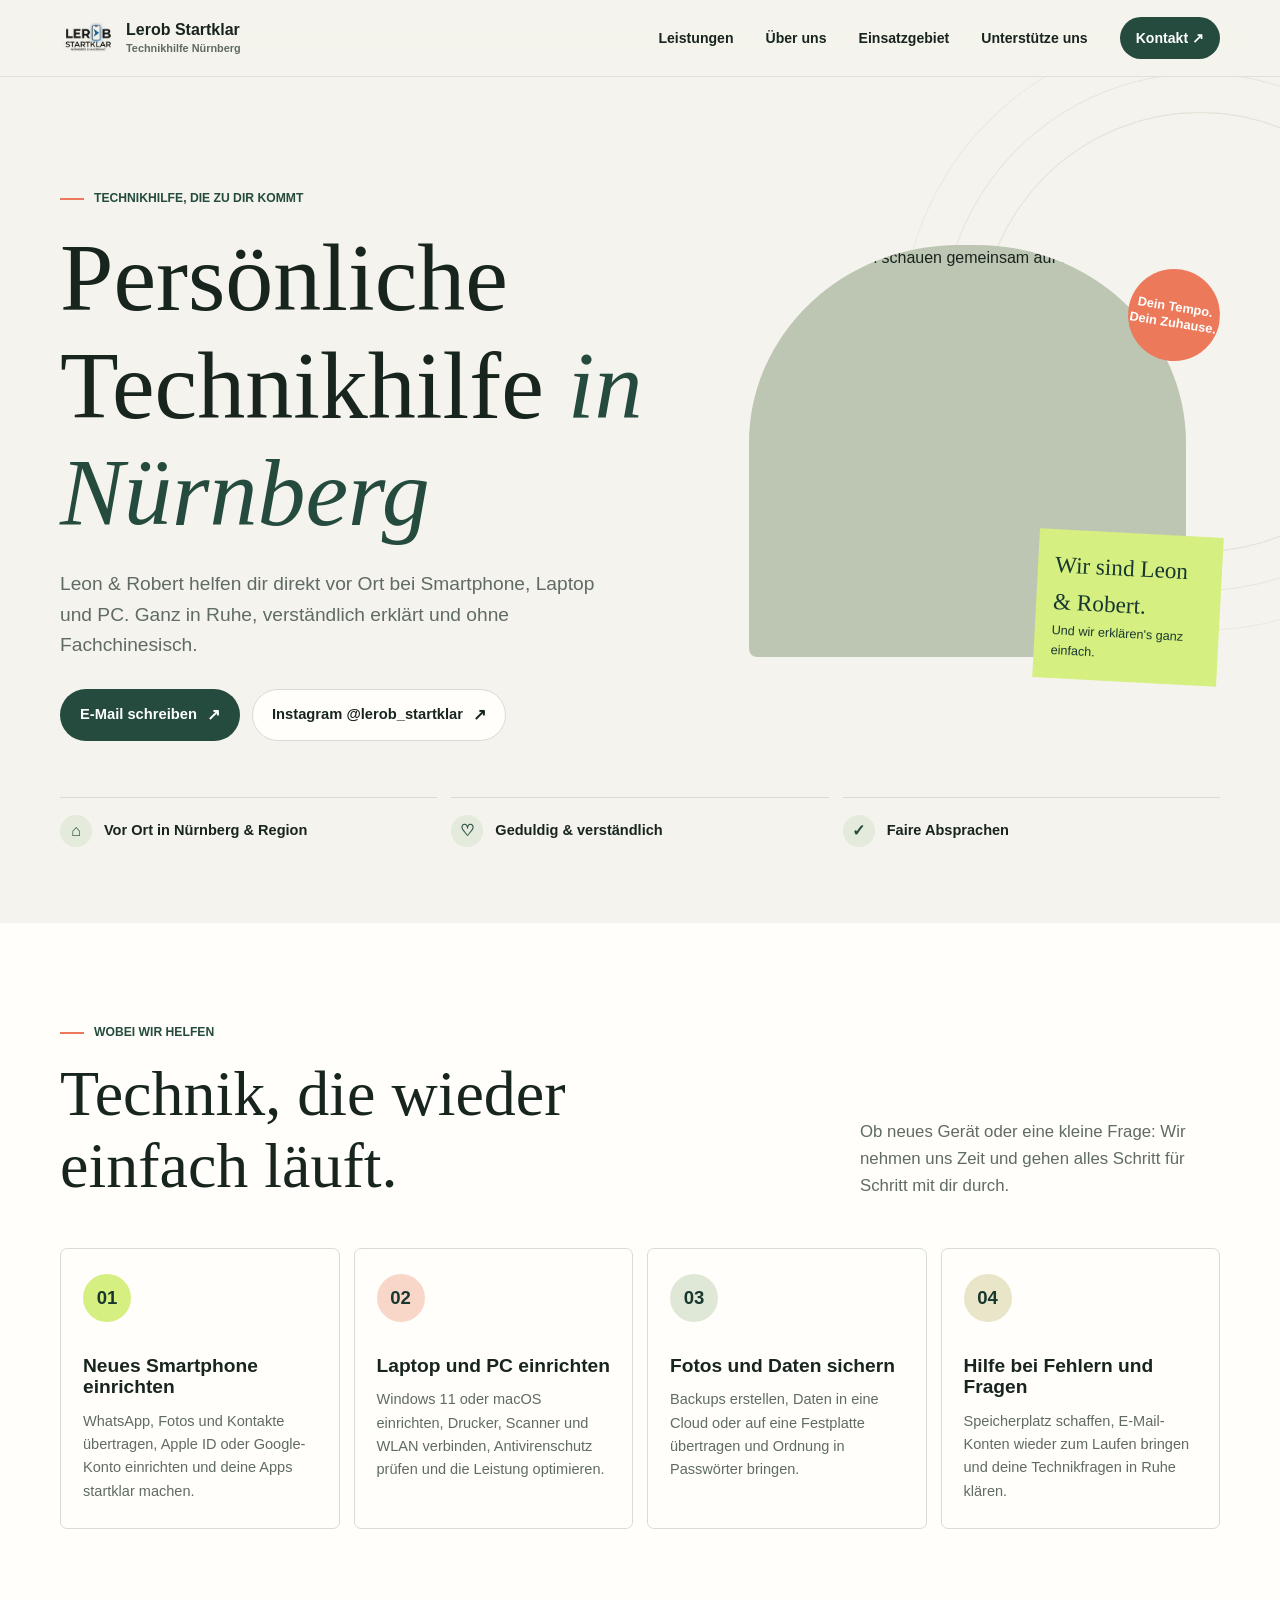
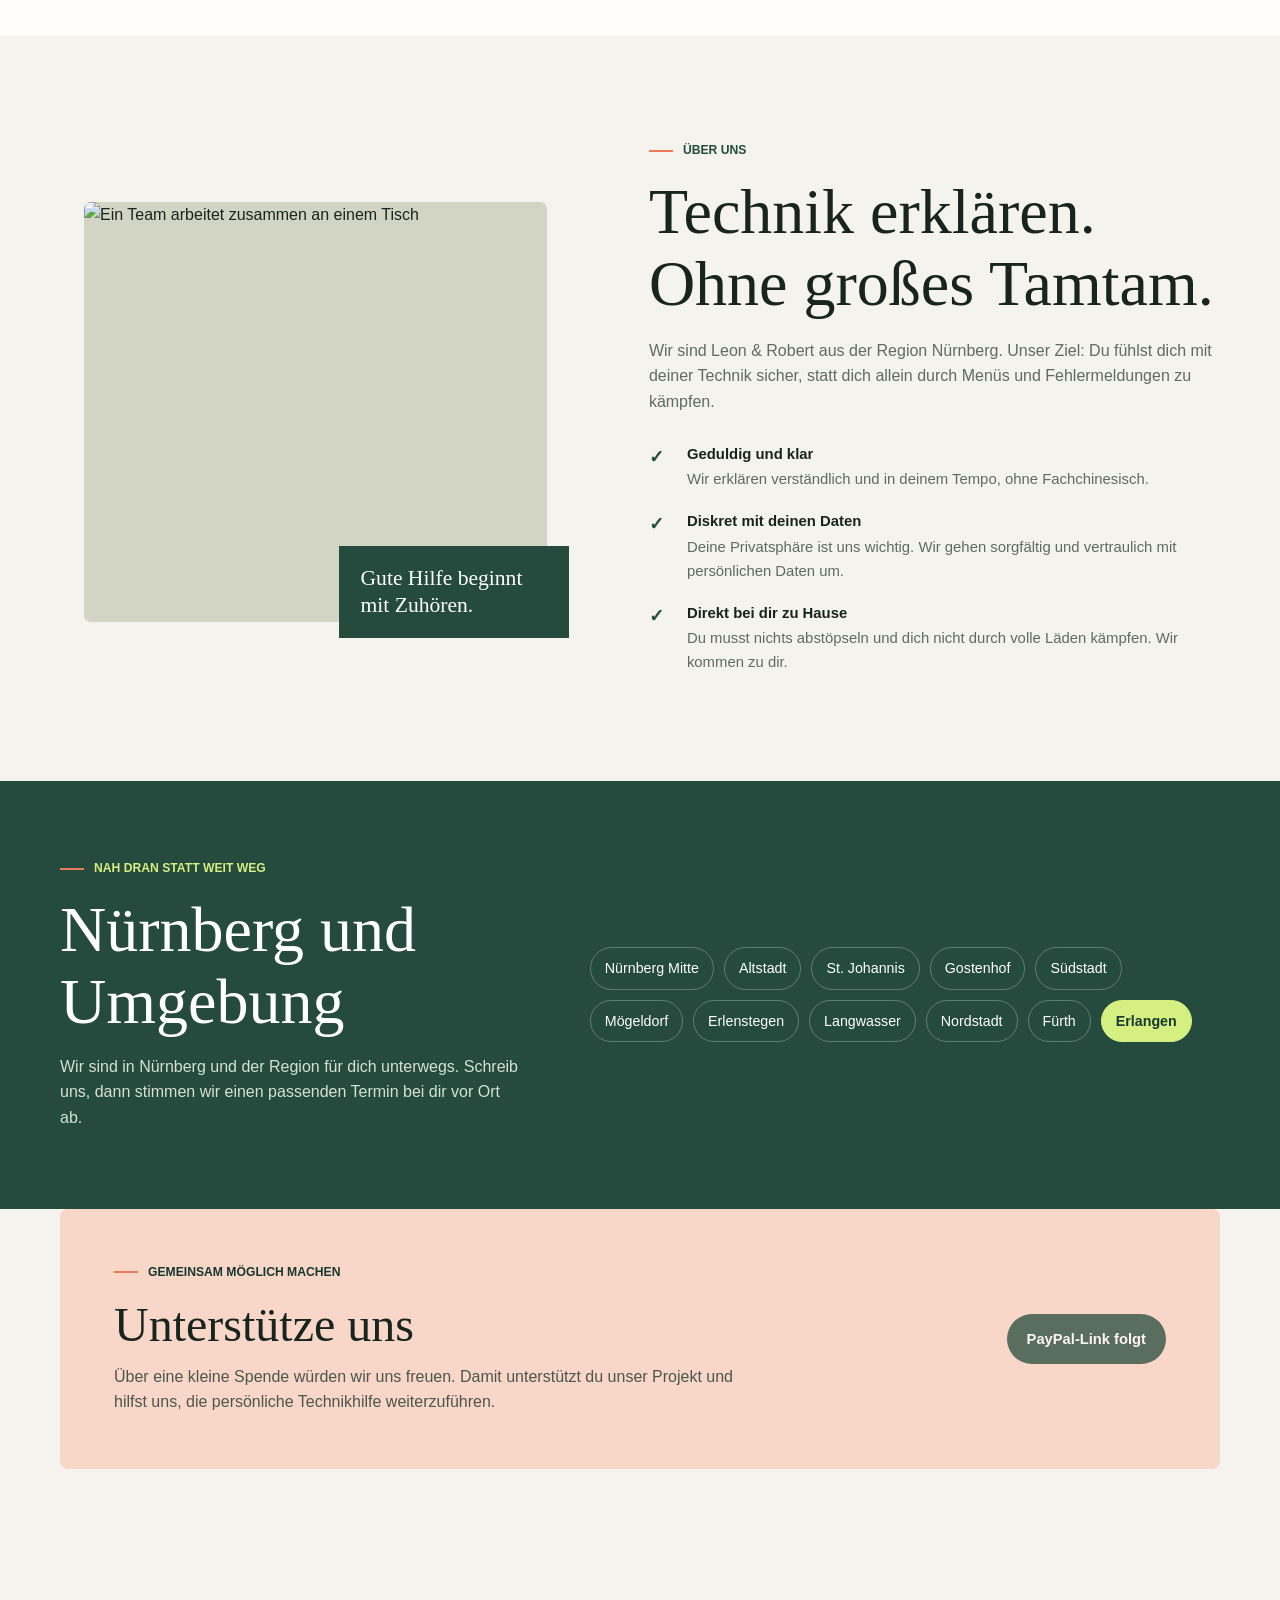
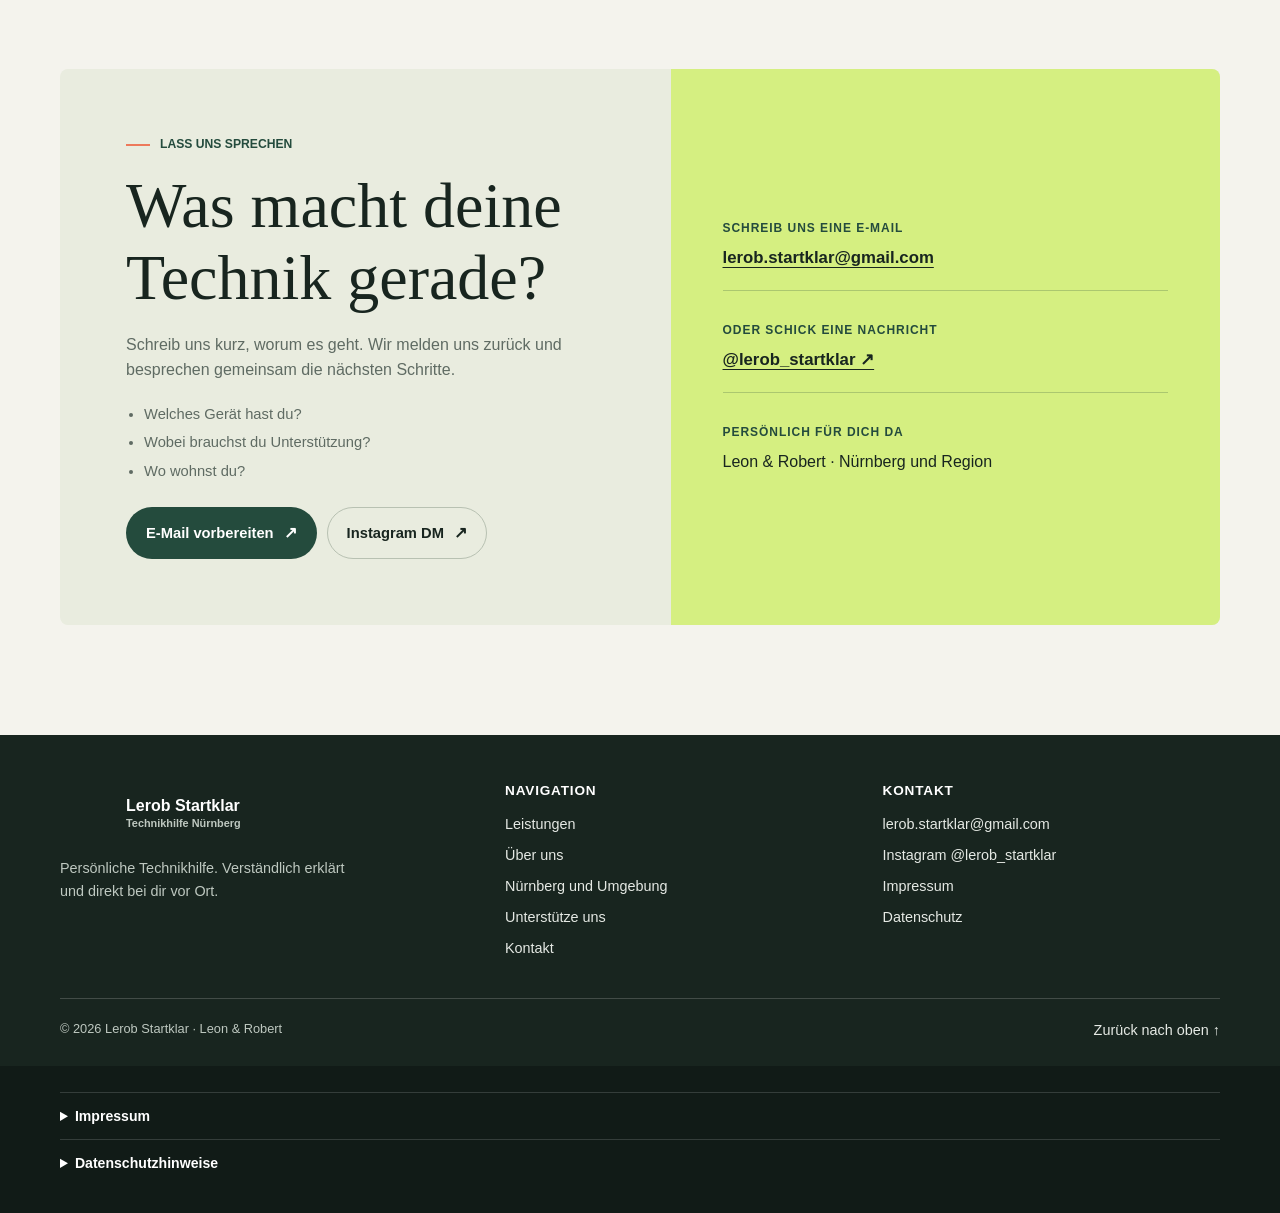
==== index.html @ 13c7fd4d "biild" ====
<!doctype html>
<html lang="de">
<head>
	<meta charset="utf-8">
	<meta name="viewport" content="width=device-width, initial-scale=1">
	<meta name="theme-color" content="#f4f3ed">
	<meta name="description" content="Persönliche Technikhilfe in Nürnberg: Leon & Robert helfen dir geduldig bei Smartphone, Laptop und PC. Direkt bei dir vor Ort.">
	<title>Lerob Startklar – Persönliche Technikhilfe in Nürnberg</title>
	<link rel="icon" type="image/png" href="favicon.png">
	<style>
		:root {
			color-scheme: light;
			--paper: #f4f3ed;
			--ink: #18251f;
			--muted: #5f6b63;
			--green: #244b3d;
			--green-dark: #18382f;
			--lime: #d5ef81;
			--coral: #ed795b;
			--line: #d8ddd3;
			--white: #fffefa;
			--serif: Georgia, "Times New Roman", serif;
			--sans: "Avenir Next", Avenir, "Segoe UI", sans-serif;
		}

		*, *::before, *::after { box-sizing: border-box; }
		html { scroll-behavior: smooth; scroll-padding-top: 92px; }
		body { margin: 0; background: var(--paper); color: var(--ink); font-family: var(--sans); line-height: 1.6; }
		a { color: inherit; }
		img { display: block; max-width: 100%; }
		button, a { -webkit-tap-highlight-color: transparent; }
		:focus-visible { outline: 3px solid var(--coral); outline-offset: 4px; }
		.wrap { width: min(1160px, calc(100% - 40px)); margin-inline: auto; }
		.eyebrow { display: flex; align-items: center; gap: 10px; margin: 0 0 16px; color: var(--green); font-size: .76rem; font-weight: 750; letter-spacing: 0; text-transform: uppercase; }
		.eyebrow::before { width: 24px; height: 2px; background: var(--coral); content: ""; }
		h1, h2, h3, p { margin-top: 0; }
		h1, h2, h3 { line-height: 1.12; }
		h1 { max-width: 720px; margin-bottom: 22px; font-family: var(--serif); font-size: clamp(3.1rem, 8vw, 6rem); font-weight: 500; letter-spacing: 0; }
		h1 em { color: var(--green); font-weight: 500; }
		h2 { margin-bottom: 18px; font-family: var(--serif); font-size: clamp(2.35rem, 5vw, 4rem); font-weight: 500; letter-spacing: 0; }
		h3 { font-size: 1.2rem; letter-spacing: 0; }
		.section-intro { max-width: 610px; color: var(--muted); font-size: 1.05rem; }

		.topbar { position: sticky; z-index: 10; top: 0; border-bottom: 1px solid rgb(24 37 31 / 9%); background: rgb(244 243 237 / 95%); backdrop-filter: blur(12px); }
		.nav { display: flex; min-height: 76px; align-items: center; justify-content: space-between; gap: 28px; }
		.brand { display: inline-flex; align-items: center; gap: 10px; color: var(--ink); text-decoration: none; }
		.brand-mark { display: block; width: 56px; aspect-ratio: 1; object-fit: contain; mix-blend-mode: multiply; }
		.brand-name { display: grid; font-size: 1rem; font-weight: 800; line-height: 1.1; }
		.brand-name small { margin-top: 4px; color: var(--muted); font-size: .68rem; font-weight: 550; }
		.nav-links { display: flex; align-items: center; gap: clamp(16px, 2.5vw, 34px); }
		.nav-links a { color: var(--ink); font-size: .88rem; font-weight: 650; text-decoration: none; }
		.nav-links a:hover { color: var(--green); }
		.nav-cta { padding: 10px 16px; border-radius: 999px; background: var(--green); color: white !important; }
		.mobile-nav { display: none; }

		.hero { position: relative; overflow: hidden; padding: clamp(58px, 9vw, 112px) 0 76px; }
		.hero::after { position: absolute; z-index: -1; top: 35px; right: -140px; width: 440px; height: 440px; border: 1px solid #dfe3d5; border-radius: 50%; box-shadow: 0 0 0 38px var(--paper), 0 0 0 39px #e4e6db, 0 0 0 78px var(--paper), 0 0 0 79px #e9e9df; content: ""; }
		.hero-grid { display: grid; grid-template-columns: minmax(0, 1.12fr) minmax(300px, .88fr); align-items: center; gap: clamp(36px, 7vw, 90px); }
		.hero-copy { position: relative; z-index: 1; }
		.hero-copy > p:not(.eyebrow) { max-width: 570px; margin-bottom: 28px; color: var(--muted); font-size: clamp(1.05rem, 2vw, 1.2rem); }
		.hero-actions { display: flex; flex-wrap: wrap; gap: 12px; }
		.button { display: inline-flex; min-height: 50px; align-items: center; justify-content: center; gap: 10px; padding: 12px 19px; border: 1px solid transparent; border-radius: 999px; font-size: .92rem; font-weight: 750; text-decoration: none; transition: transform .2s ease, background-color .2s ease; }
		.button:hover { transform: translateY(-2px); }
		.button-primary { background: var(--green); color: white; }
		.button-primary:hover { background: var(--green-dark); }
		.button-light { border-color: var(--line); background: var(--white); color: var(--ink); }
		.button-light:hover { background: var(--lime); }
		.arrow { font-size: 1.1em; }
		.hero-visual { position: relative; min-height: 440px; }
		.hero-photo { position: absolute; inset: 0 34px 28px 0; overflow: hidden; border-radius: 48% 48% 8px 8px; background: #bdc5b3; }
		.hero-photo img { width: 100%; height: 100%; object-fit: cover; object-position: 54% center; }
		.photo-note { position: absolute; right: 0; bottom: 3px; display: flex; width: 184px; min-height: 108px; flex-direction: column; justify-content: center; padding: 17px; background: var(--lime); color: var(--green-dark); transform: rotate(3deg); }
		.photo-note strong { font-family: var(--serif); font-size: 1.45rem; font-weight: 500; }
		.photo-note span { font-size: .79rem; }
		.hero-stamp { position: absolute; top: 24px; right: 0; display: grid; width: 92px; aspect-ratio: 1; place-content: center; border-radius: 50%; background: var(--coral); color: white; text-align: center; transform: rotate(9deg); }
		.hero-stamp strong { font-size: .8rem; line-height: 1.25; }
		.benefits { display: grid; grid-template-columns: repeat(3, 1fr); gap: 14px; margin-top: 56px; }
		.benefit { display: flex; align-items: center; gap: 12px; padding-top: 17px; border-top: 1px solid var(--line); font-size: .91rem; font-weight: 700; }
		.benefit-mark { display: grid; width: 32px; aspect-ratio: 1; flex: 0 0 auto; place-items: center; border-radius: 50%; background: #e4eadc; color: var(--green); font-size: 1rem; }

		.services { padding: 100px 0 106px; background: var(--white); }
		.section-heading { display: flex; align-items: end; justify-content: space-between; gap: 32px; margin-bottom: 46px; }
		.section-heading h2 { max-width: 600px; margin-bottom: 0; }
		.section-heading .section-intro { max-width: 360px; margin-bottom: 2px; }
		.service-grid { display: grid; grid-template-columns: repeat(4, 1fr); gap: 14px; }
		.service { min-height: 270px; padding: 25px 22px; border: 1px solid var(--line); border-radius: 7px; background: var(--white); }
		.service-icon { display: grid; width: 48px; aspect-ratio: 1; margin-bottom: 33px; place-items: center; border-radius: 50%; background: var(--lime); color: var(--green-dark); font-size: 1.16rem; font-weight: 800; }
		.service:nth-child(2) .service-icon { background: #f9d7c8; }
		.service:nth-child(3) .service-icon { background: #dfe7d7; }
		.service:nth-child(4) .service-icon { background: #e9e5c9; }
		.service h3 { margin-bottom: 12px; }
		.service p { margin-bottom: 0; color: var(--muted); font-size: .91rem; }

		.about { padding: 106px 0; }
		.about-grid { display: grid; grid-template-columns: .92fr 1.08fr; align-items: center; gap: clamp(40px, 8vw, 110px); }
		.about-visual { position: relative; min-height: 460px; padding: 24px 0 0 24px; }
		.about-photo { width: 100%; height: 420px; overflow: hidden; border-radius: 7px; background: #d2d4c4; }
		.about-photo img { width: 100%; height: 100%; object-fit: cover; object-position: center; }
		.about-tag { position: absolute; right: -22px; bottom: 0; max-width: 230px; padding: 19px 22px; background: var(--green); color: white; font-family: var(--serif); font-size: 1.35rem; line-height: 1.25; }
		.about-copy > p:not(.eyebrow) { color: var(--muted); }
		.promise-list { display: grid; gap: 18px; margin: 28px 0 0; padding: 0; list-style: none; }
		.promise-list li { display: grid; grid-template-columns: 26px 1fr; gap: 12px; }
		.promise-list strong { display: block; margin-bottom: 2px; color: var(--ink); }
		.promise-list span:last-child { color: var(--muted); font-size: .93rem; }
		.check { color: var(--green); font-size: 1.1rem; font-weight: 900; }

		.area { padding: 78px 0; background: var(--green); color: white; }
		.area-grid { display: grid; grid-template-columns: .85fr 1.15fr; align-items: center; gap: 64px; }
		.area .eyebrow { color: var(--lime); }
		.area h2 { max-width: 430px; margin-bottom: 16px; }
		.area-copy { max-width: 480px; margin-bottom: 0; color: #d6e0d8; }
		.districts { display: flex; flex-wrap: wrap; gap: 10px; }
		.districts span { padding: 9px 14px; border: 1px solid rgb(255 255 255 / 27%); border-radius: 999px; color: white; font-size: .89rem; }
		.districts span:last-child { border-color: var(--lime); background: var(--lime); color: var(--green-dark); font-weight: 750; }

		.contact { padding: 104px 0 110px; }
		.contact-panel { display: grid; grid-template-columns: 1fr .9fr; overflow: hidden; border-radius: 8px; background: #e9ecdf; }
		.contact-copy { padding: clamp(28px, 6vw, 66px); }
		.contact-copy h2 { max-width: 520px; }
		.contact-copy > p:not(.eyebrow) { max-width: 500px; color: var(--muted); }
		.contact-methods { display: grid; align-content: center; gap: 12px; padding: clamp(26px, 5vw, 52px); background: var(--lime); }
		.contact-method { display: grid; gap: 7px; padding: 18px 0; border-bottom: 1px solid rgb(24 56 47 / 22%); }
		.contact-method:last-child { border-bottom: 0; }
		.contact-method small { color: var(--green); font-size: .75rem; font-weight: 800; letter-spacing: .08em; text-transform: uppercase; }
		.contact-method a { width: fit-content; font-size: 1.05rem; font-weight: 750; text-decoration-thickness: 1px; text-underline-offset: 4px; overflow-wrap: anywhere; }
		.template { margin: 20px 0 0; padding-left: 18px; color: var(--muted); font-size: .92rem; }
		.template li { margin: 5px 0; }
		.contact-actions { display: flex; flex-wrap: wrap; gap: 10px; margin-top: 24px; }
		.contact-actions .button-light { background: transparent; border-color: #b8c1b2; }
		.support { padding: 0 0 96px; }
		.support-panel { display: flex; align-items: center; justify-content: space-between; gap: 32px; padding: clamp(28px, 5vw, 54px); border-radius: 8px; background: #f9d7c8; }
		.support-panel h2 { margin-bottom: 12px; font-size: clamp(2rem, 4vw, 3rem); }
		.support-panel p:not(.eyebrow) { max-width: 620px; margin-bottom: 0; color: #4c554f; }
		.support-panel .eyebrow { color: var(--green-dark); }
		.paypal-placeholder { flex: 0 0 auto; }
		.paypal-placeholder:disabled { cursor: not-allowed; opacity: .75; transform: none; }
		.visually-hidden { position: absolute; width: 1px; height: 1px; overflow: hidden; clip: rect(0, 0, 0, 0); white-space: nowrap; clip-path: inset(50%); }

		.footer { padding: 48px 0 24px; background: var(--ink); color: white; }
		.footer-top { display: grid; grid-template-columns: 1.2fr 1fr 1fr; gap: 40px; padding-bottom: 38px; }
		.footer .brand { color: white; }
		.footer .brand-name small { color: #bec8c0; }
		.footer-blurb { max-width: 300px; margin: 16px 0 0; color: #bec8c0; font-size: .9rem; }
		.footer h3 { margin-bottom: 14px; font-family: var(--sans); font-size: .85rem; letter-spacing: .06em; text-transform: uppercase; }
		.footer-links { display: grid; gap: 8px; }
		.footer a { color: #e5e9e4; font-size: .9rem; text-decoration: none; }
		.footer a:hover { color: var(--lime); text-decoration: underline; }
		.footer-bottom { display: flex; justify-content: space-between; gap: 20px; padding-top: 20px; border-top: 1px solid rgb(255 255 255 / 18%); color: #bec8c0; font-size: .8rem; }
		.legal { padding: 26px 0; background: #111b17; color: #bec8c0; }
		.legal details { border-top: 1px solid rgb(255 255 255 / 15%); padding: 12px 0; }
		.legal summary { color: white; cursor: pointer; font-size: .88rem; font-weight: 700; }
		.legal p { max-width: 800px; margin: 10px 0 0; font-size: .82rem; }

		@media (max-width: 850px) {
			.nav-links { gap: 15px; }
			.nav-links a { font-size: .8rem; }
			.hero-grid { grid-template-columns: 1fr .8fr; gap: 28px; }
			.hero-visual { min-height: 390px; }
			.service-grid { grid-template-columns: repeat(2, 1fr); }
			.section-heading { align-items: start; flex-direction: column; }
			.section-heading .section-intro { max-width: 560px; }
			.area-grid { gap: 32px; }
		}
		@media (max-width: 760px) {
			.nav-links { display: none; }
			.mobile-nav { display: block; }
		}
		@media (max-width: 620px) {
			.wrap { width: min(100% - 32px, 480px); }
			.nav { min-height: 68px; }
			.nav-links { display: none; }
			.mobile-nav { position: relative; display: block; }
			.mobile-nav summary { display: grid; width: 42px; aspect-ratio: 1; place-items: center; border: 1px solid var(--line); border-radius: 50%; cursor: pointer; font-size: 1.3rem; list-style: none; }
			.mobile-menu { position: absolute; top: 52px; right: 0; display: grid; width: 210px; gap: 2px; padding: 9px; border: 1px solid var(--line); border-radius: 7px; background: var(--white); box-shadow: 0 12px 30px rgb(24 37 31 / 12%); }
			.mobile-menu a { padding: 10px 12px; border-radius: 4px; font-size: .9rem; font-weight: 700; text-decoration: none; }
			.mobile-menu a:hover { background: #e9ecdf; }
			.hero { padding: 58px 0 58px; }
			.hero-grid { grid-template-columns: 1fr; gap: 35px; }
			h1 { max-width: 520px; font-size: clamp(3rem, 15vw, 4.5rem); }
			.hero-visual { width: min(100%, 390px); min-height: 390px; justify-self: center; }
			.hero-photo { inset: 0 30px 25px 0; }
			.benefits { grid-template-columns: 1fr; gap: 0; margin-top: 38px; }
			.benefit { padding: 12px 0; }
			.services, .about, .contact { padding: 74px 0; }
			.service-grid { grid-template-columns: 1fr; }
			.service { min-height: 0; padding: 22px; }
			.service-icon { margin-bottom: 22px; }
			.about-grid { grid-template-columns: 1fr; gap: 40px; }
			.about-visual { min-height: 350px; padding-left: 12px; }
			.about-photo { height: 330px; }
			.about-tag { right: -5px; max-width: 190px; font-size: 1.18rem; }
			.area { padding: 72px 0; }
			.area-grid { grid-template-columns: 1fr; gap: 28px; }
			.districts { gap: 8px; }
			.districts span { padding: 8px 12px; font-size: .82rem; }
			.contact-panel { grid-template-columns: 1fr; }
			.contact-copy { padding: 32px 24px; }
			.contact-methods { padding: 24px; }
			.support-panel { align-items: flex-start; flex-direction: column; }
			.footer-top { grid-template-columns: 1fr 1fr; gap: 28px 20px; }
			.footer-top > :first-child { grid-column: 1 / -1; }
			.footer-bottom { align-items: start; flex-direction: column; gap: 8px; }
		}
		@media (prefers-reduced-motion: reduce) {
			*, *::before, *::after { scroll-behavior: auto !important; transition-duration: .01ms !important; }
		}
	</style>
</head>
<body>
	<header class="topbar">
		<nav class="nav wrap" aria-label="Hauptnavigation">
			<a class="brand" href="#start" aria-label="Lerob Startklar – zur Startseite">
				<img class="brand-mark" src="favicon.png" alt="">
				<span class="brand-name">Lerob Startklar<small>Technikhilfe Nürnberg</small></span>
			</a>
			<div class="nav-links">
				<a href="#services">Leistungen</a>
				<a href="#about">Über uns</a>
				<a href="#nuernberg">Einsatzgebiet</a>
				<a href="#unterstuetze">Unterstütze uns</a>
				<a class="nav-cta" href="#kontakt">Kontakt <span aria-hidden="true">↗</span></a>
			</div>
			<details class="mobile-nav">
				<summary aria-label="Menü öffnen">☰</summary>
				<div class="mobile-menu">
					<a href="#services">Leistungen</a>
					<a href="#about">Über uns</a>
					<a href="#nuernberg">Einsatzgebiet</a>
					<a href="#unterstuetze">Unterstütze uns</a>
					<a href="#kontakt">Kontakt</a>
				</div>
			</details>
		</nav>
	</header>

	<main>
		<section class="hero" id="start" aria-labelledby="hero-title">
			<div class="wrap">
				<div class="hero-grid">
					<div class="hero-copy">
						<p class="eyebrow">Technikhilfe, die zu dir kommt</p>
						<h1 id="hero-title">Persönliche Technikhilfe <em>in Nürnberg</em></h1>
						<p>Leon &amp; Robert helfen dir direkt vor Ort bei Smartphone, Laptop und PC. Ganz in Ruhe, verständlich erklärt und ohne Fachchinesisch.</p>
						<div class="hero-actions">
							<a class="button button-primary" href="mailto:lerob.startklar@gmail.com?subject=Technikhilfe%20anfragen">E-Mail schreiben <span class="arrow" aria-hidden="true">↗</span></a>
							<a class="button button-light" href="https://www.instagram.com/lerob_startklar/" target="_blank" rel="noopener noreferrer">Instagram @lerob_startklar <span class="arrow" aria-hidden="true">↗</span></a>
						</div>
					</div>
					<div class="hero-visual" aria-label="Persönliche Unterstützung bei digitalen Fragen">
						<div class="hero-photo">
							<img src="https://images.unsplash.com/photo-1516321318423-f06f85e504b3?auto=format&amp;fit=crop&amp;w=1100&amp;q=82" alt="Zwei Menschen schauen gemeinsam auf einen Laptop" fetchpriority="high">
						</div>
						<div class="hero-stamp" aria-hidden="true"><strong>Dein Tempo.<br>Dein Zuhause.</strong></div>
						<div class="photo-note"><strong>Wir sind Leon &amp; Robert.</strong><span>Und wir erklären's ganz einfach.</span></div>
					</div>
				</div>
				<div class="benefits" aria-label="Deine Vorteile">
					<div class="benefit"><span class="benefit-mark" aria-hidden="true">⌂</span>Vor Ort in Nürnberg &amp; Region</div>
					<div class="benefit"><span class="benefit-mark" aria-hidden="true">♡</span>Geduldig &amp; verständlich</div>
					<div class="benefit"><span class="benefit-mark" aria-hidden="true">✓</span>Faire Absprachen</div>
				</div>
			</div>
		</section>

		<section class="services" id="services" aria-labelledby="services-title">
			<div class="wrap">
				<div class="section-heading">
					<div><p class="eyebrow">Wobei wir helfen</p><h2 id="services-title">Technik, die wieder<br>einfach läuft.</h2></div>
					<p class="section-intro">Ob neues Gerät oder eine kleine Frage: Wir nehmen uns Zeit und gehen alles Schritt für Schritt mit dir durch.</p>
				</div>
				<div class="service-grid">
					<article class="service">
						<span class="service-icon" aria-hidden="true">01</span>
						<h3>Neues Smartphone einrichten</h3>
						<p>WhatsApp, Fotos und Kontakte übertragen, Apple ID oder Google-Konto einrichten und deine Apps startklar machen.</p>
					</article>
					<article class="service">
						<span class="service-icon" aria-hidden="true">02</span>
						<h3>Laptop und PC einrichten</h3>
						<p>Windows 11 oder macOS einrichten, Drucker, Scanner und WLAN verbinden, Antivirenschutz prüfen und die Leistung optimieren.</p>
					</article>
					<article class="service">
						<span class="service-icon" aria-hidden="true">03</span>
						<h3>Fotos und Daten sichern</h3>
						<p>Backups erstellen, Daten in eine Cloud oder auf eine Festplatte übertragen und Ordnung in Passwörter bringen.</p>
					</article>
					<article class="service">
						<span class="service-icon" aria-hidden="true">04</span>
						<h3>Hilfe bei Fehlern und Fragen</h3>
						<p>Speicherplatz schaffen, E-Mail-Konten wieder zum Laufen bringen und deine Technikfragen in Ruhe klären.</p>
					</article>
				</div>
			</div>
		</section>

		<section class="about" id="about" aria-labelledby="about-title">
			<div class="wrap about-grid">
				<div class="about-visual">
					<div class="about-photo">
						<img src="https://images.unsplash.com/photo-1521737711867-e3b97375f902?auto=format&amp;fit=crop&amp;w=1000&amp;q=80" alt="Ein Team arbeitet zusammen an einem Tisch" loading="lazy">
					</div>
					<div class="about-tag">Gute Hilfe beginnt mit Zuhören.</div>
				</div>
				<div class="about-copy">
					<p class="eyebrow">Über uns</p>
					<h2 id="about-title">Technik erklären.<br>Ohne großes Tamtam.</h2>
					<p>Wir sind Leon &amp; Robert aus der Region Nürnberg. Unser Ziel: Du fühlst dich mit deiner Technik sicher, statt dich allein durch Menüs und Fehlermeldungen zu kämpfen.</p>
					<ul class="promise-list">
						<li><span class="check" aria-hidden="true">✓</span><span><strong>Geduldig und klar</strong>Wir erklären verständlich und in deinem Tempo, ohne Fachchinesisch.</span></li>
						<li><span class="check" aria-hidden="true">✓</span><span><strong>Diskret mit deinen Daten</strong>Deine Privatsphäre ist uns wichtig. Wir gehen sorgfältig und vertraulich mit persönlichen Daten um.</span></li>
						<li><span class="check" aria-hidden="true">✓</span><span><strong>Direkt bei dir zu Hause</strong>Du musst nichts abstöpseln und dich nicht durch volle Läden kämpfen. Wir kommen zu dir.</span></li>
					</ul>
				</div>
			</div>
		</section>

		<section class="area" id="nuernberg" aria-labelledby="area-title">
			<div class="wrap area-grid">
				<div>
					<p class="eyebrow">Nah dran statt weit weg</p>
					<h2 id="area-title">Nürnberg und Umgebung</h2>
					<p class="area-copy">Wir sind in Nürnberg und der Region für dich unterwegs. Schreib uns, dann stimmen wir einen passenden Termin bei dir vor Ort ab.</p>
				</div>
				<div class="districts" aria-label="Unser Einsatzgebiet">
					<span>Nürnberg Mitte</span><span>Altstadt</span><span>St. Johannis</span><span>Gostenhof</span><span>Südstadt</span><span>Mögeldorf</span><span>Erlenstegen</span><span>Langwasser</span><span>Nordstadt</span><span>Fürth</span><span>Erlangen</span>
				</div>
			</div>
		</section>

		<section class="support" id="unterstuetze" aria-labelledby="support-title">
			<div class="wrap support-panel">
				<div>
					<p class="eyebrow">Gemeinsam möglich machen</p>
					<h2 id="support-title">Unterstütze uns</h2>
					<p>Über eine kleine Spende würden wir uns freuen. Damit unterstützt du unser Projekt und hilfst uns, die persönliche Technikhilfe weiterzuführen.</p>
				</div>
				<button class="button button-primary paypal-placeholder" type="button" disabled aria-describedby="paypal-note">PayPal-Link folgt</button>
				<span id="paypal-note" class="visually-hidden">Der PayPal-Link wird ergänzt, sobald er verfügbar ist.</span>
			</div>
		</section>

		<section class="contact" id="kontakt" aria-labelledby="contact-title">
			<div class="wrap contact-panel">
				<div class="contact-copy">
					<p class="eyebrow">Lass uns sprechen</p>
					<h2 id="contact-title">Was macht deine Technik gerade?</h2>
					<p>Schreib uns kurz, worum es geht. Wir melden uns zurück und besprechen gemeinsam die nächsten Schritte.</p>
					<ul class="template">
						<li>Welches Gerät hast du?</li>
						<li>Wobei brauchst du Unterstützung?</li>
						<li>Wo wohnst du?</li>
					</ul>
					<div class="contact-actions">
						<a class="button button-primary" href="mailto:lerob.startklar@gmail.com?subject=Technikhilfe%20anfragen&amp;body=Hallo%20Leon%20und%20Robert%2C%0A%0AIch%20habe%20ein%20%5BGer%C3%A4t%5D%20und%20brauche%20Hilfe%20bei%20%5BAnliegen%5D.%0AIch%20wohne%20in%20%5BStadtteil%5D.%0A%0AViele%20Gr%C3%BC%C3%9Fe">E-Mail vorbereiten <span class="arrow" aria-hidden="true">↗</span></a>
						<a class="button button-light" href="https://www.instagram.com/lerob_startklar/" target="_blank" rel="noopener noreferrer">Instagram DM <span class="arrow" aria-hidden="true">↗</span></a>
					</div>
				</div>
				<div class="contact-methods">
					<div class="contact-method"><small>Schreib uns eine E-Mail</small><a href="mailto:lerob.startklar@gmail.com">lerob.startklar@gmail.com</a></div>
					<div class="contact-method"><small>Oder schick eine Nachricht</small><a href="https://www.instagram.com/lerob_startklar/" target="_blank" rel="noopener noreferrer">@lerob_startklar ↗</a></div>
					<div class="contact-method"><small>Persönlich für dich da</small><span>Leon &amp; Robert · Nürnberg und Region</span></div>
				</div>
			</div>
		</section>
	</main>

	<footer class="footer">
		<div class="wrap">
			<div class="footer-top">
				<div>
					<a class="brand" href="#start"><span class="brand-mark" aria-hidden="true">L</span><span class="brand-name">Lerob Startklar<small>Technikhilfe Nürnberg</small></span></a>
					<p class="footer-blurb">Persönliche Technikhilfe. Verständlich erklärt und direkt bei dir vor Ort.</p>
				</div>
				<div><h3>Navigation</h3><div class="footer-links"><a href="#services">Leistungen</a><a href="#about">Über uns</a><a href="#nuernberg">Nürnberg und Umgebung</a><a href="#unterstuetze">Unterstütze uns</a><a href="#kontakt">Kontakt</a></div></div>
				<div><h3>Kontakt</h3><div class="footer-links"><a href="mailto:lerob.startklar@gmail.com">lerob.startklar@gmail.com</a><a href="https://www.instagram.com/lerob_startklar/" target="_blank" rel="noopener noreferrer">Instagram @lerob_startklar</a><a href="#impressum">Impressum</a><a href="#datenschutz">Datenschutz</a></div></div>
			</div>
			<div class="footer-bottom"><span>© <span id="year">2026</span> Lerob Startklar · Leon &amp; Robert</span><a href="#start">Zurück nach oben ↑</a></div>
		</div>
	</footer>
	<div class="legal">
		<div class="wrap">
			<details id="impressum">
				<summary>Impressum</summary>
				<p>Angaben nach § 5 DDG: Lerob Startklar, Leon &amp; Robert. Für ein vollständiges Impressum fehlen noch die ladungsfähige Anschrift sowie gegebenenfalls die Rechtsform und vertretungsberechtigte Person. Bitte diese Angaben vor Veröffentlichung ergänzen.</p>
			</details>
			<details id="datenschutz">
				<summary>Datenschutzhinweise</summary>
				<p>Diese Seite verwendet keine Analyse- oder Marketing-Cookies. Bei Kontaktaufnahme per E-Mail oder Instagram werden Daten durch den jeweiligen Anbieter verarbeitet. Für vollständige Datenschutzhinweise müssen noch Angaben zum Hosting, zur verantwortlichen Stelle und zu den konkreten Abläufen ergänzt werden.</p>
			</details>
		</div>
	</div>
	<script>
		document.getElementById('year').textContent = new Date().getFullYear();
		document.querySelectorAll('.mobile-menu a').forEach((link) => {
			link.addEventListener('click', () => link.closest('details').removeAttribute('open'));
		});
	</script>
</body>
</html>
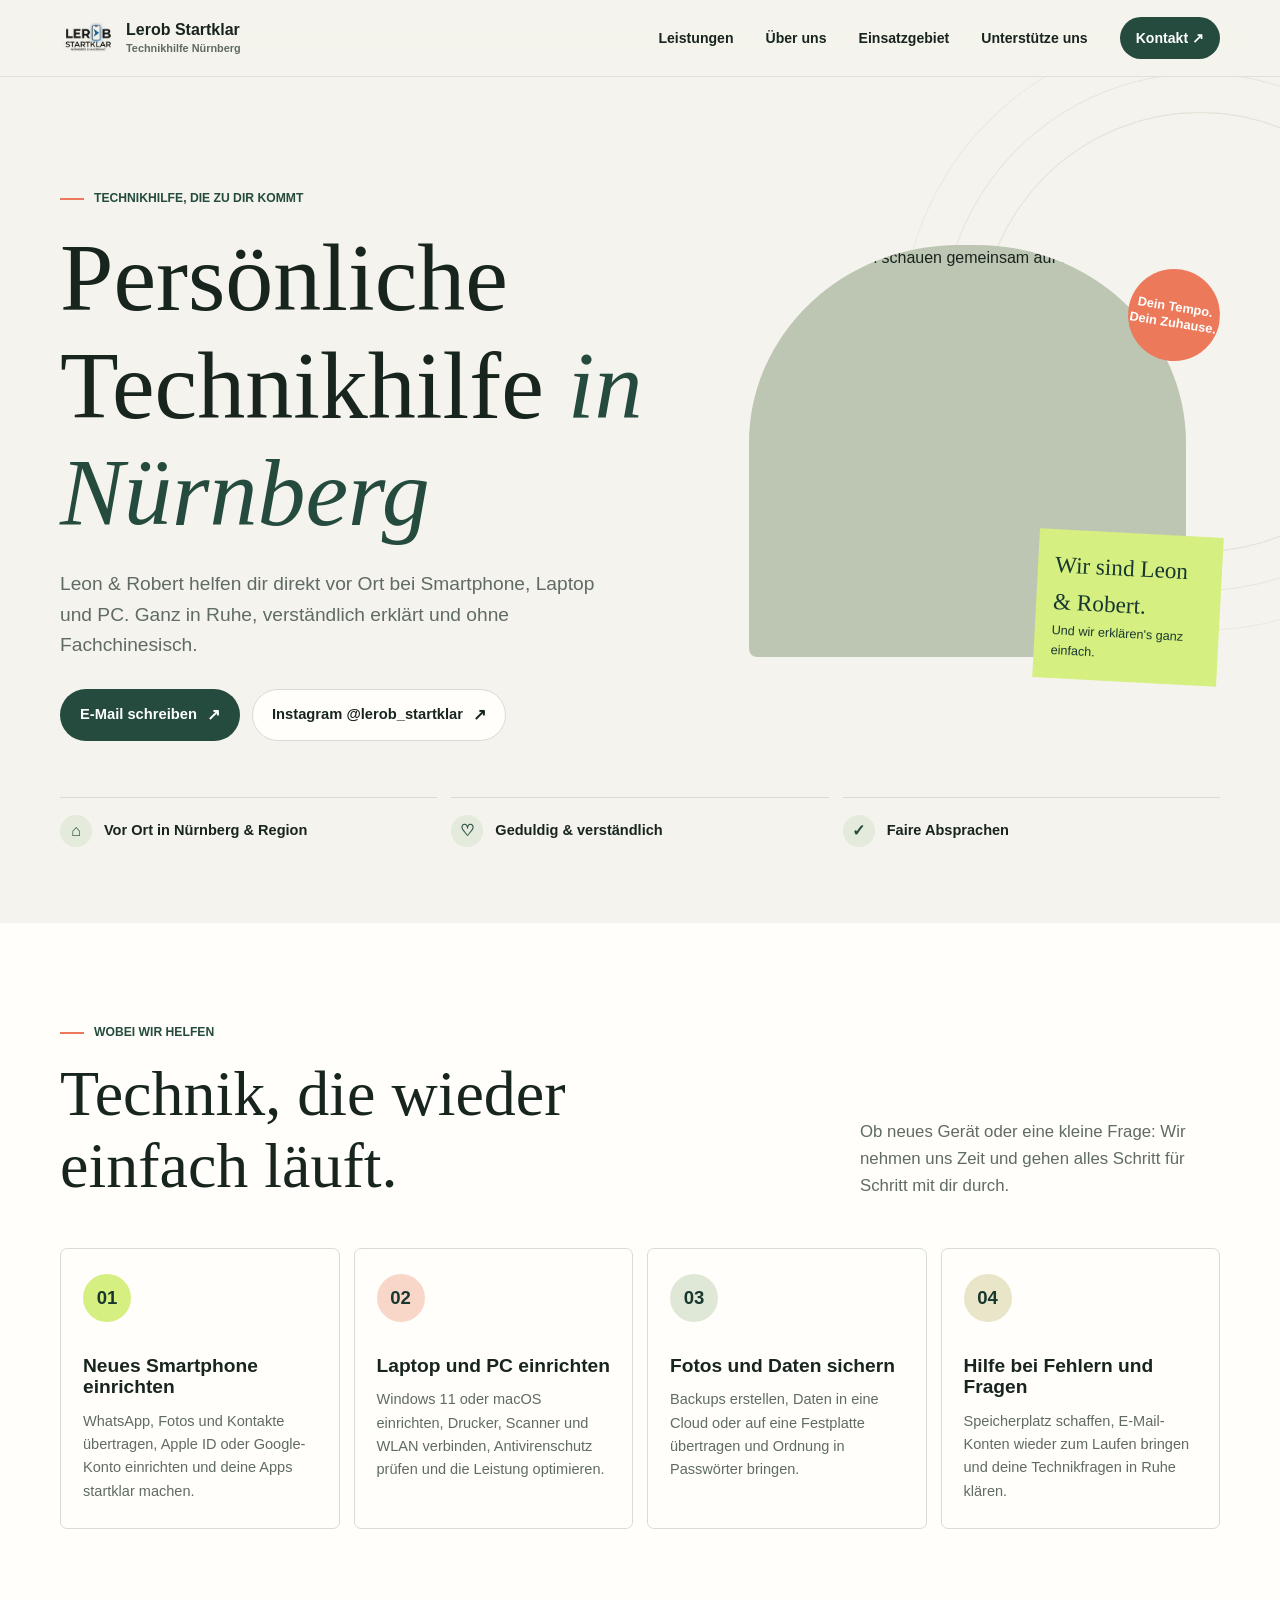
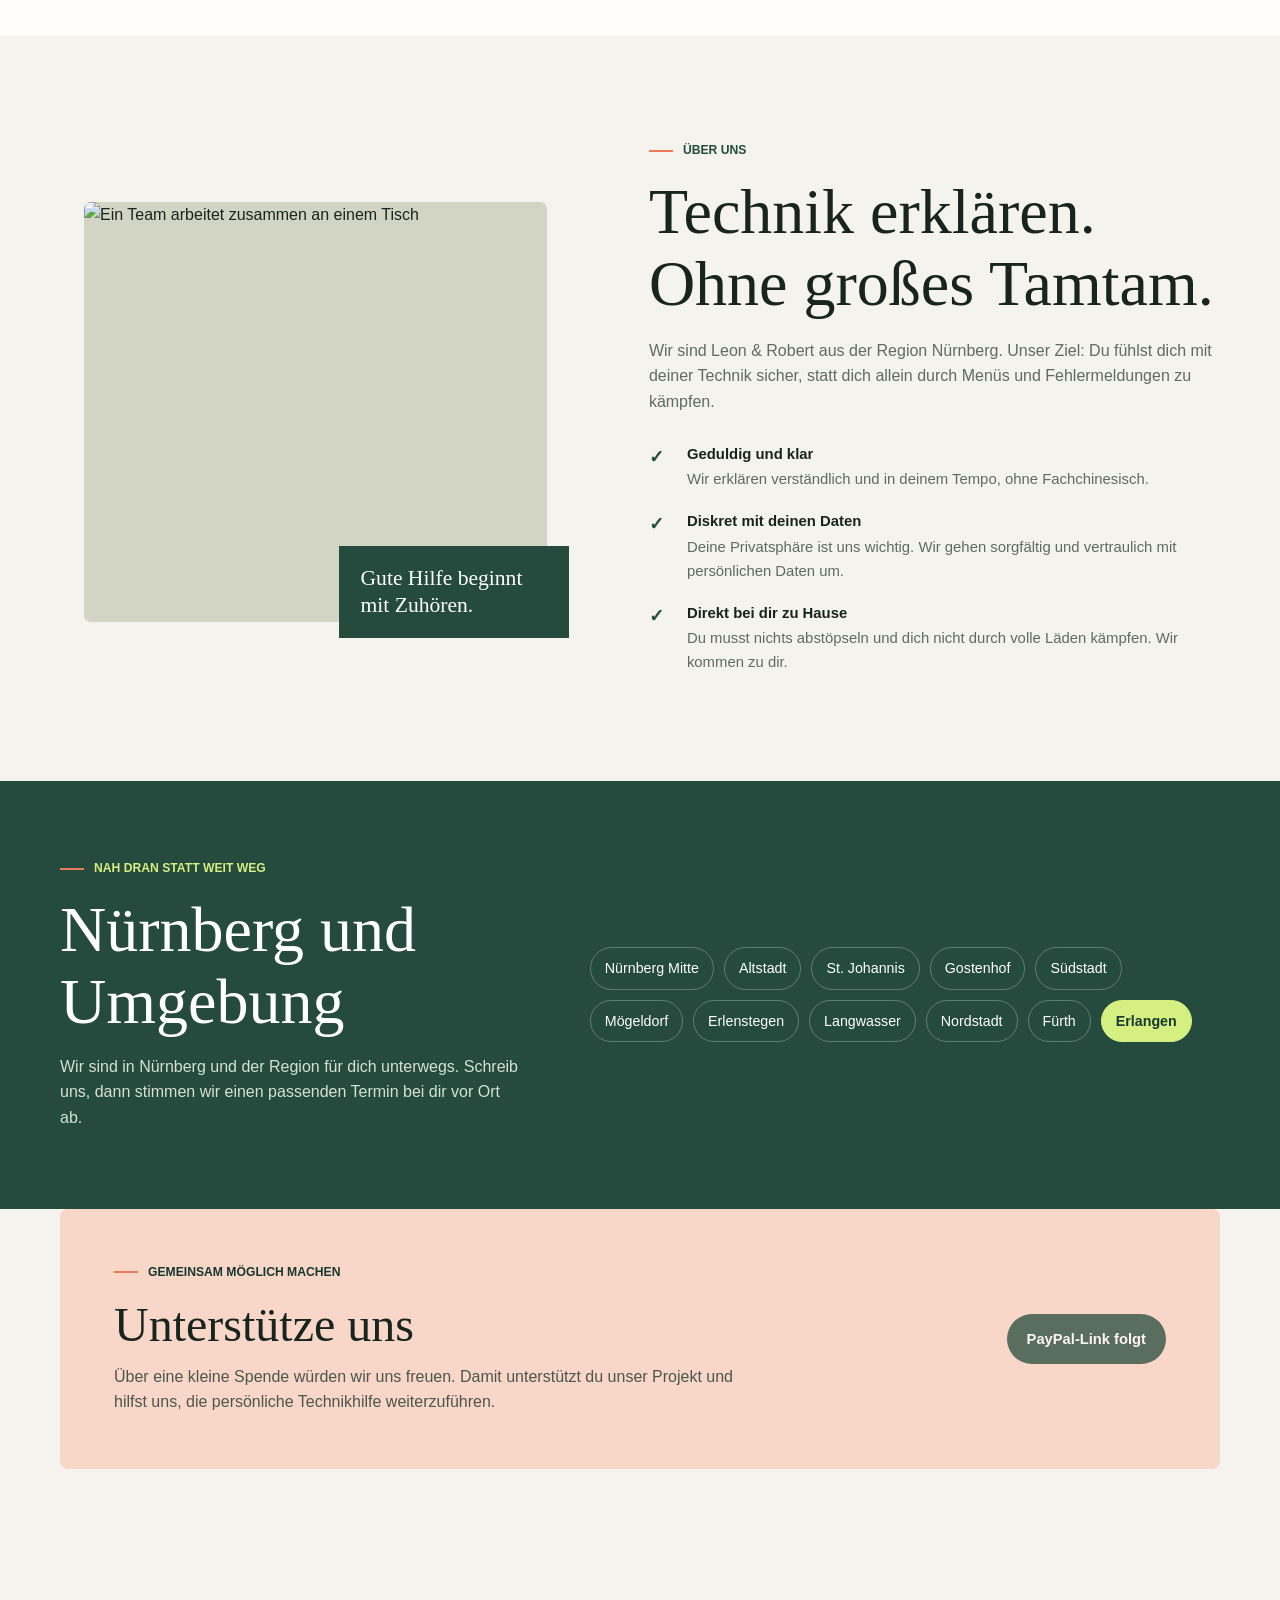
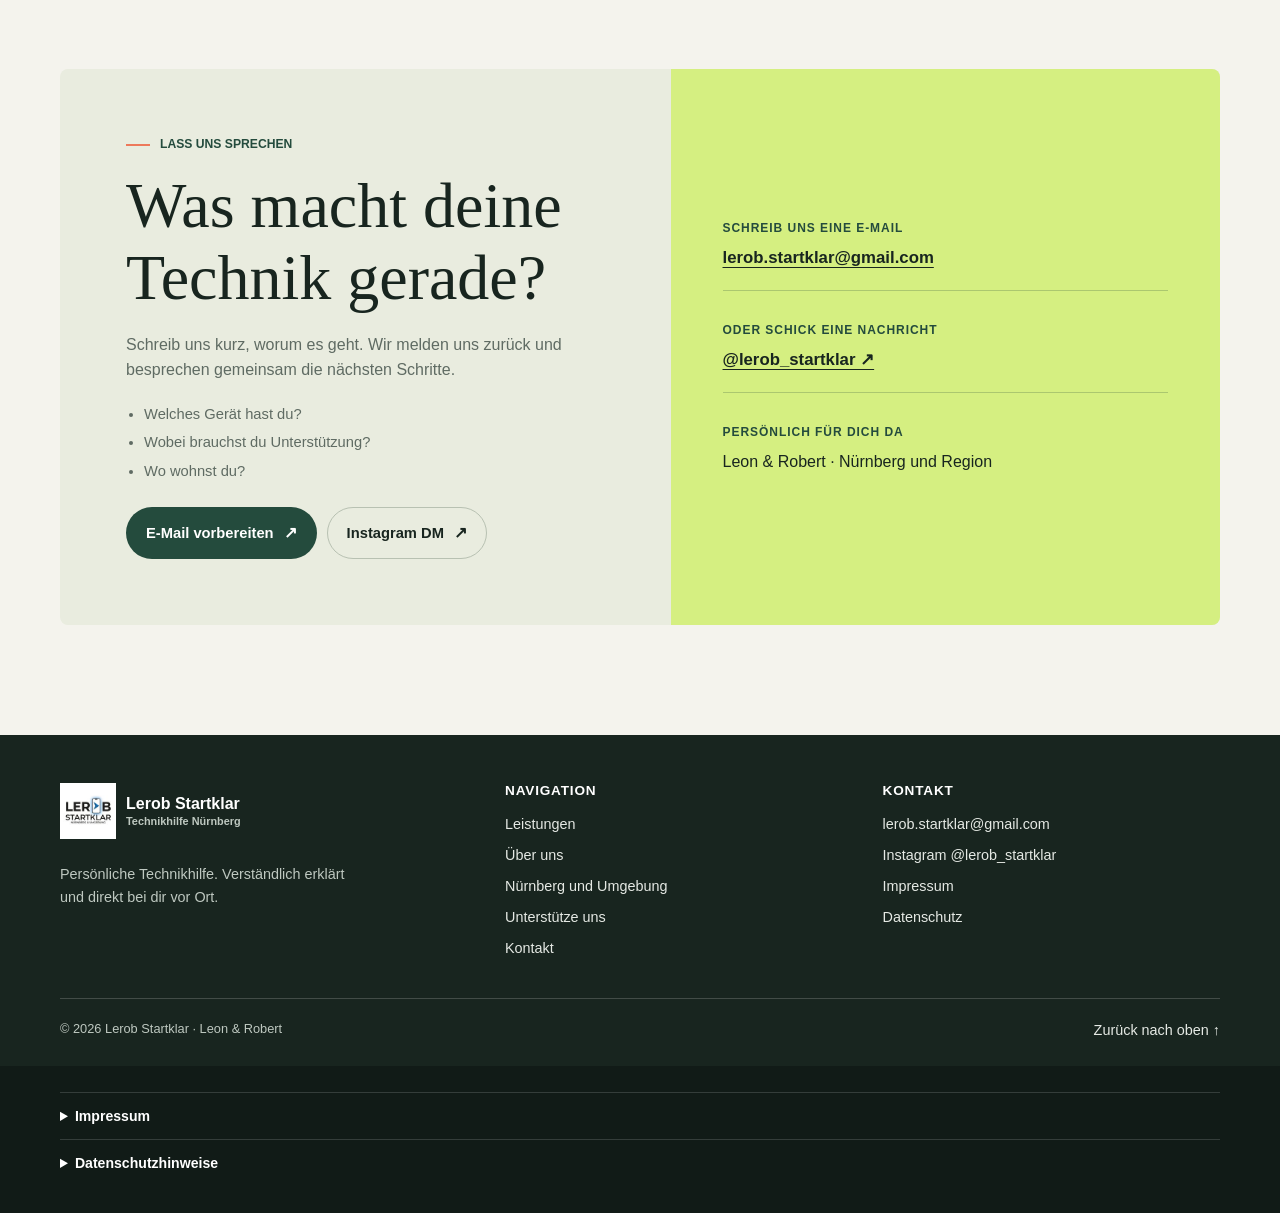
==== commit 1af2d3d2: "zwai" ====
--- a/index.html
+++ b/index.html
@@ -140,6 +140,7 @@
 		.footer-top { display: grid; grid-template-columns: 1.2fr 1fr 1fr; gap: 40px; padding-bottom: 38px; }
 		.footer .brand { color: white; }
 		.footer .brand-name small { color: #bec8c0; }
+		.footer .brand-mark { mix-blend-mode: normal; }
 		.footer-blurb { max-width: 300px; margin: 16px 0 0; color: #bec8c0; font-size: .9rem; }
 		.footer h3 { margin-bottom: 14px; font-family: var(--sans); font-size: .85rem; letter-spacing: .06em; text-transform: uppercase; }
 		.footer-links { display: grid; gap: 8px; }
@@ -368,7 +369,7 @@
 		<div class="wrap">
 			<div class="footer-top">
 				<div>
-					<a class="brand" href="#start"><span class="brand-mark" aria-hidden="true">L</span><span class="brand-name">Lerob Startklar<small>Technikhilfe Nürnberg</small></span></a>
+					<a class="brand" href="#start"><img class="brand-mark" src="favicon.png" alt=""><span class="brand-name">Lerob Startklar<small>Technikhilfe Nürnberg</small></span></a>
 					<p class="footer-blurb">Persönliche Technikhilfe. Verständlich erklärt und direkt bei dir vor Ort.</p>
 				</div>
 				<div><h3>Navigation</h3><div class="footer-links"><a href="#services">Leistungen</a><a href="#about">Über uns</a><a href="#nuernberg">Nürnberg und Umgebung</a><a href="#unterstuetze">Unterstütze uns</a><a href="#kontakt">Kontakt</a></div></div>
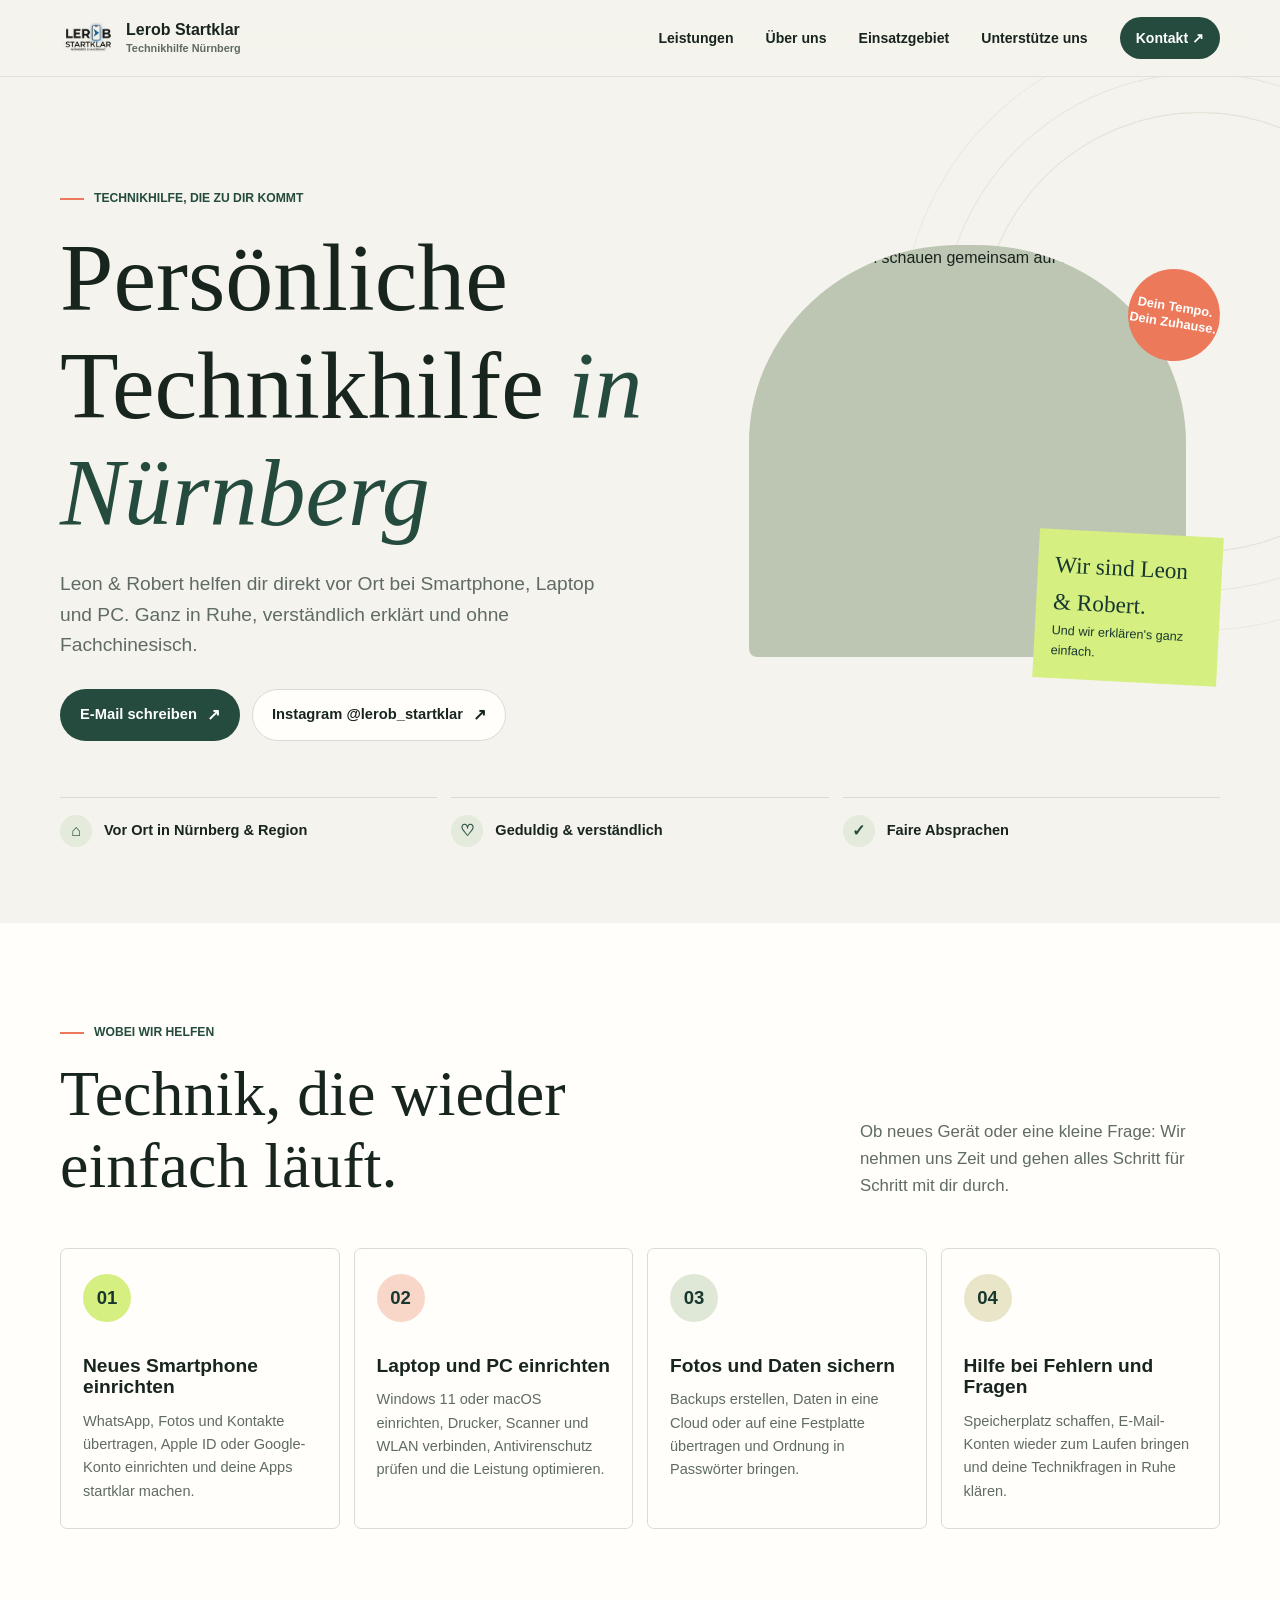
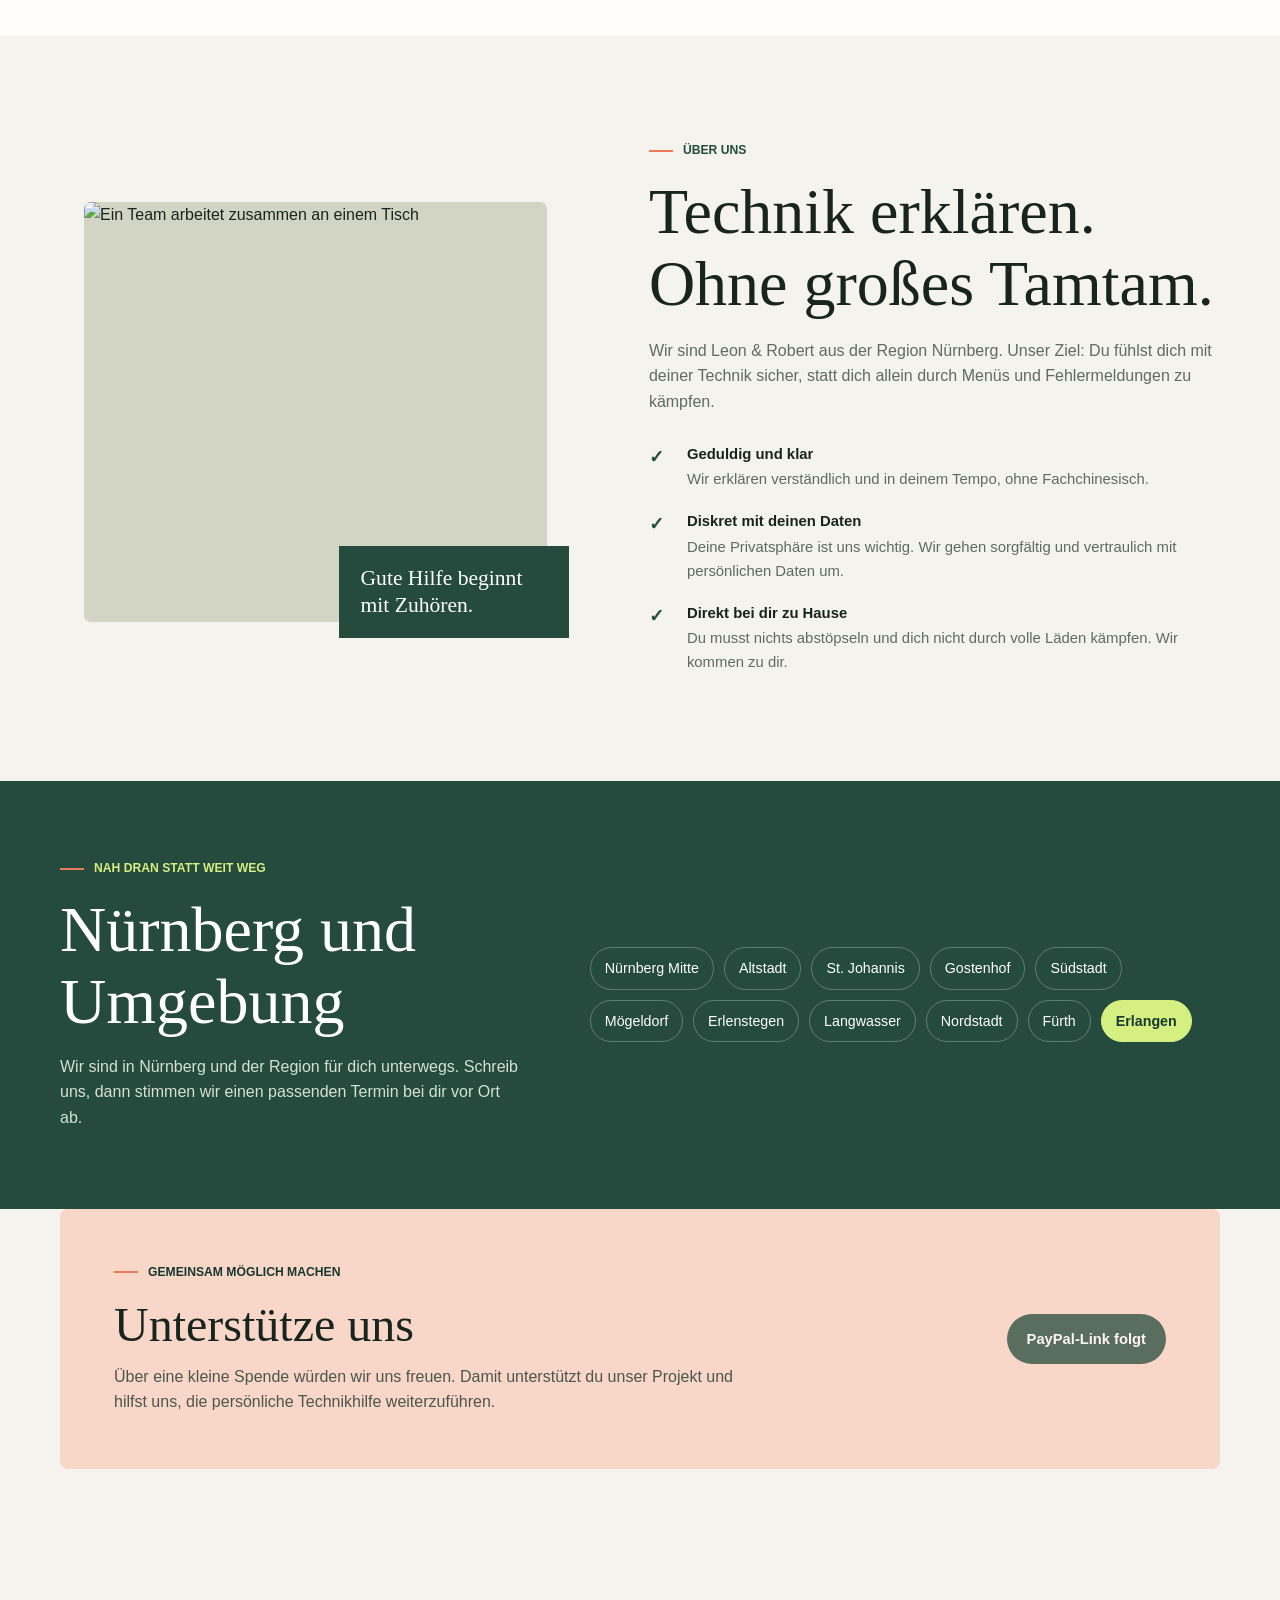
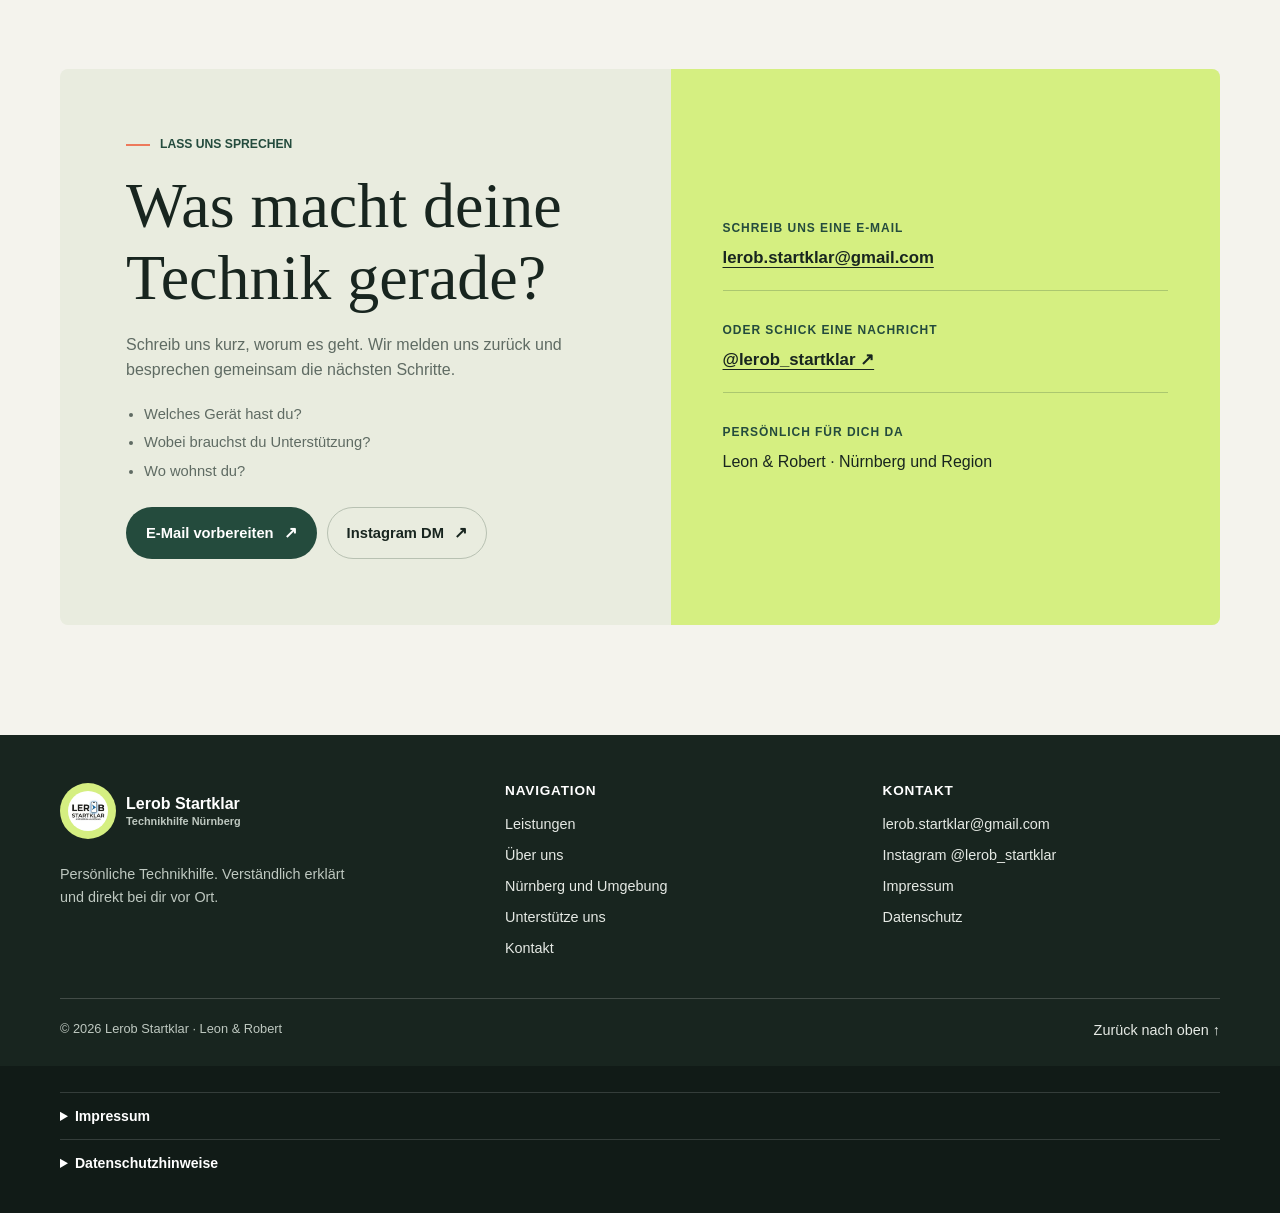
==== commit 7acd050a: "zwaji" ====
--- a/index.html
+++ b/index.html
@@ -140,7 +140,7 @@
 		.footer-top { display: grid; grid-template-columns: 1.2fr 1fr 1fr; gap: 40px; padding-bottom: 38px; }
 		.footer .brand { color: white; }
 		.footer .brand-name small { color: #bec8c0; }
-		.footer .brand-mark { mix-blend-mode: normal; }
+		.footer .brand-mark { width: 56px; padding: 8px; border-radius: 50%; background: var(--lime); mix-blend-mode: normal; }
 		.footer-blurb { max-width: 300px; margin: 16px 0 0; color: #bec8c0; font-size: .9rem; }
 		.footer h3 { margin-bottom: 14px; font-family: var(--sans); font-size: .85rem; letter-spacing: .06em; text-transform: uppercase; }
 		.footer-links { display: grid; gap: 8px; }
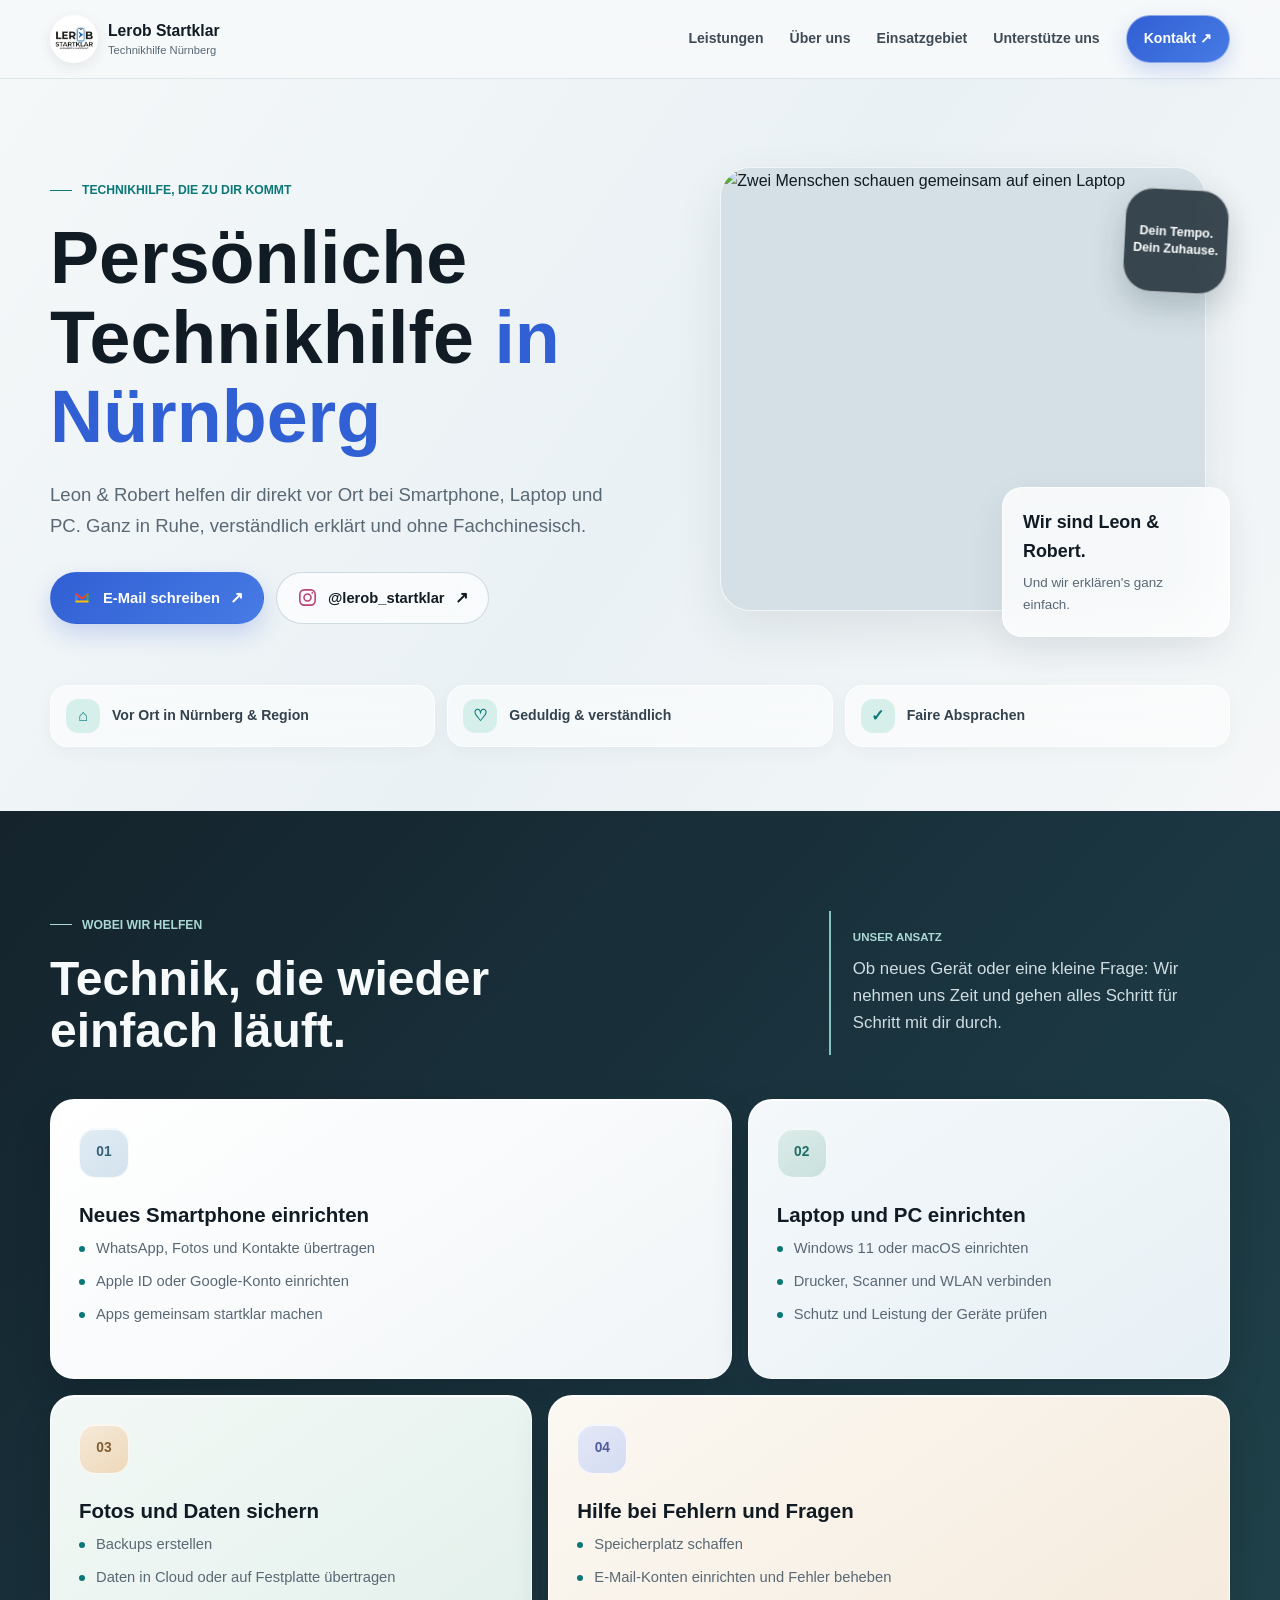
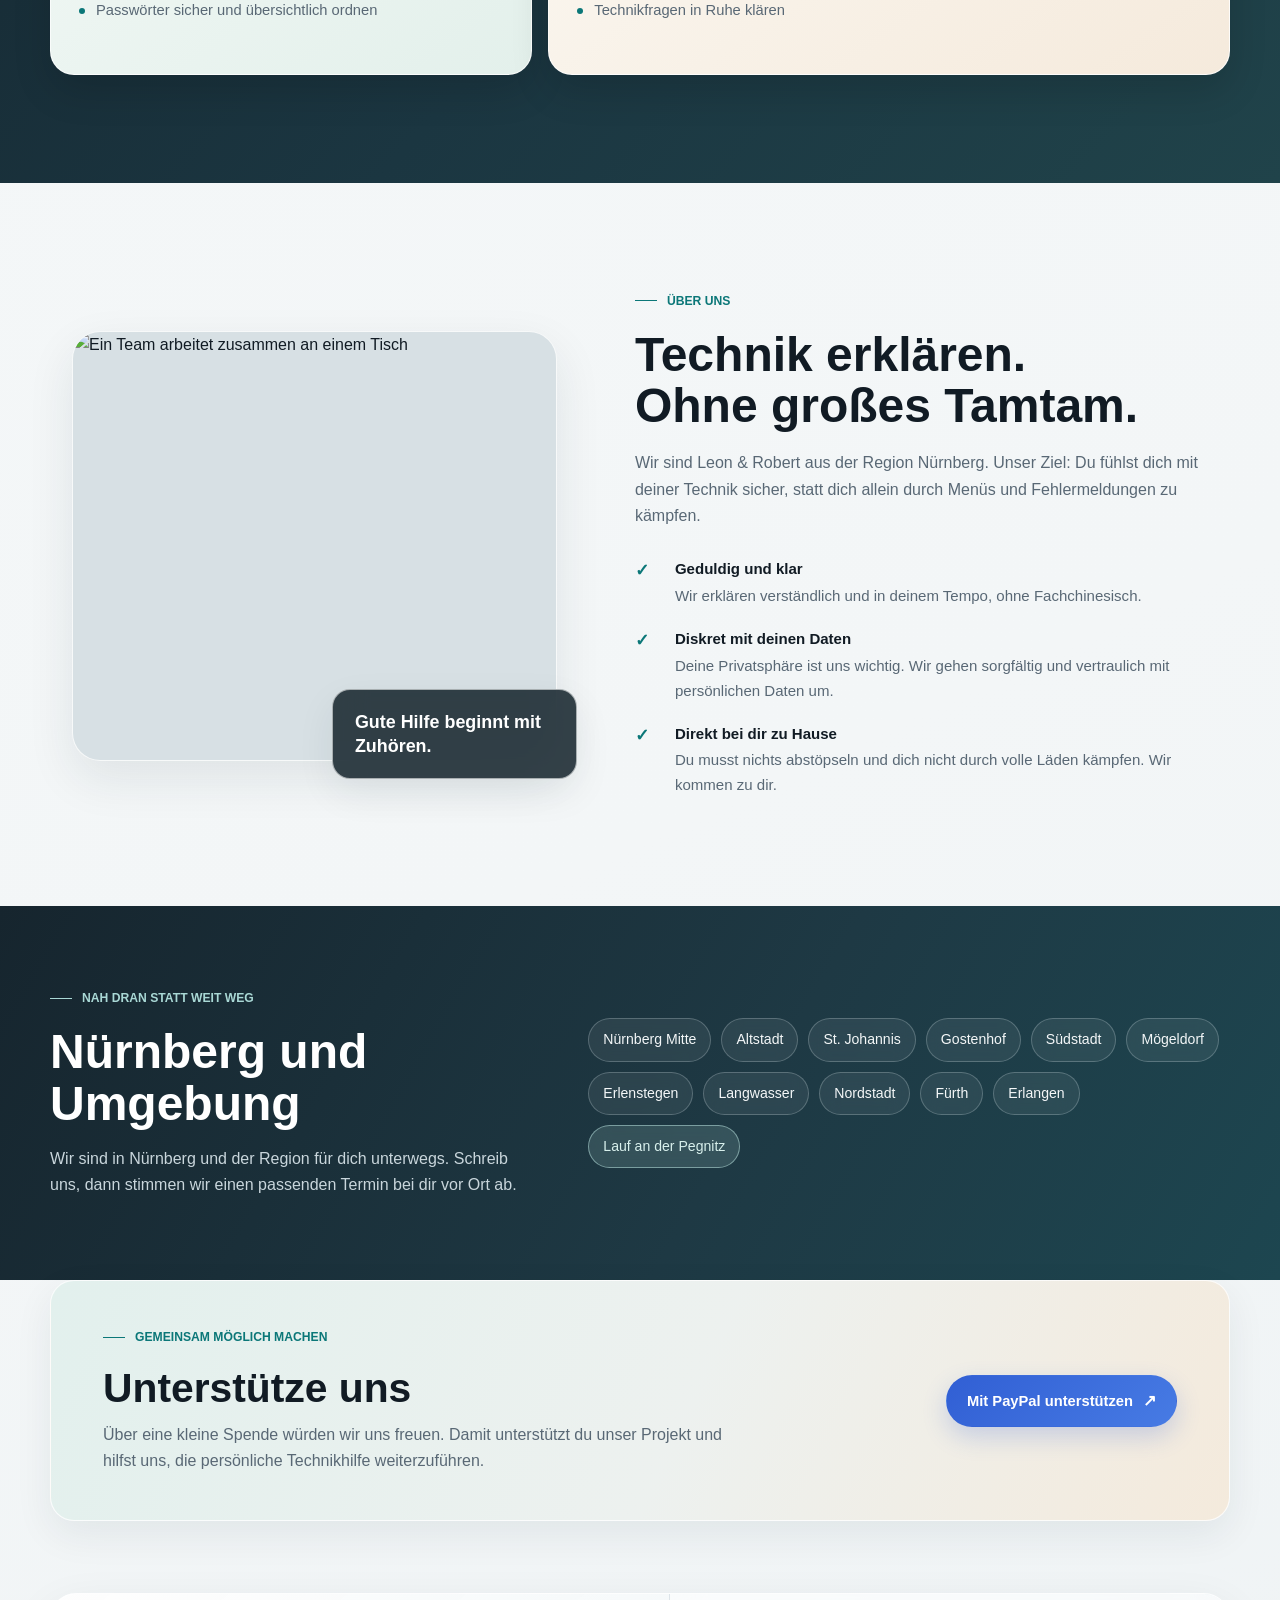
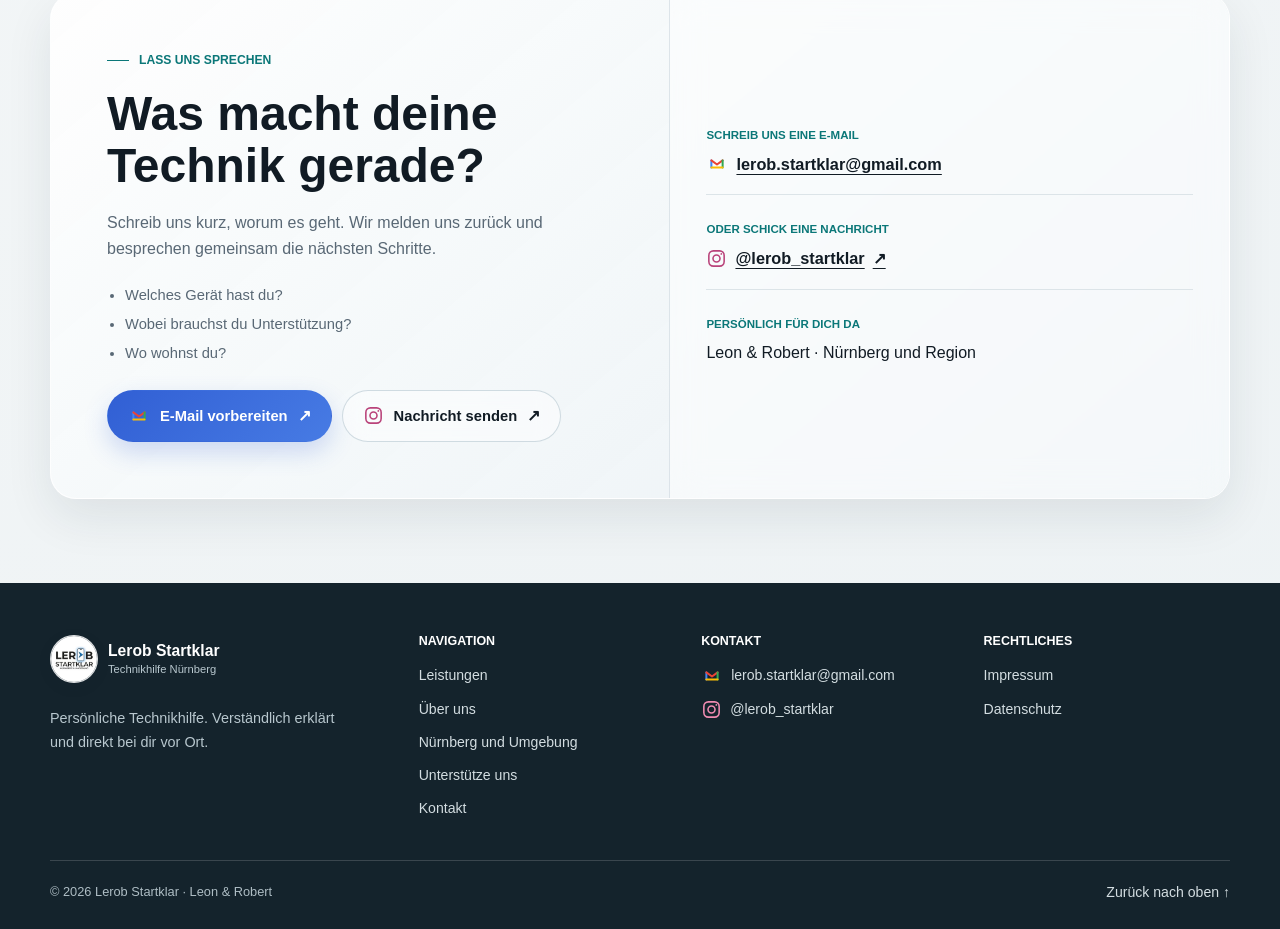
==== commit 1e91ab62: "NeuesUpdate" ====
--- a/index.html
+++ b/index.html
@@ -3,215 +3,19 @@
 <head>
 	<meta charset="utf-8">
 	<meta name="viewport" content="width=device-width, initial-scale=1">
-	<meta name="theme-color" content="#f4f3ed">
+	<meta name="theme-color" content="#f3f6f7">
 	<meta name="description" content="Persönliche Technikhilfe in Nürnberg: Leon & Robert helfen dir geduldig bei Smartphone, Laptop und PC. Direkt bei dir vor Ort.">
 	<title>Lerob Startklar – Persönliche Technikhilfe in Nürnberg</title>
-	<link rel="icon" type="image/png" href="favicon.png">
-	<style>
-		:root {
-			color-scheme: light;
-			--paper: #f4f3ed;
-			--ink: #18251f;
-			--muted: #5f6b63;
-			--green: #244b3d;
-			--green-dark: #18382f;
-			--lime: #d5ef81;
-			--coral: #ed795b;
-			--line: #d8ddd3;
-			--white: #fffefa;
-			--serif: Georgia, "Times New Roman", serif;
-			--sans: "Avenir Next", Avenir, "Segoe UI", sans-serif;
-		}
-
-		*, *::before, *::after { box-sizing: border-box; }
-		html { scroll-behavior: smooth; scroll-padding-top: 92px; }
-		body { margin: 0; background: var(--paper); color: var(--ink); font-family: var(--sans); line-height: 1.6; }
-		a { color: inherit; }
-		img { display: block; max-width: 100%; }
-		button, a { -webkit-tap-highlight-color: transparent; }
-		:focus-visible { outline: 3px solid var(--coral); outline-offset: 4px; }
-		.wrap { width: min(1160px, calc(100% - 40px)); margin-inline: auto; }
-		.eyebrow { display: flex; align-items: center; gap: 10px; margin: 0 0 16px; color: var(--green); font-size: .76rem; font-weight: 750; letter-spacing: 0; text-transform: uppercase; }
-		.eyebrow::before { width: 24px; height: 2px; background: var(--coral); content: ""; }
-		h1, h2, h3, p { margin-top: 0; }
-		h1, h2, h3 { line-height: 1.12; }
-		h1 { max-width: 720px; margin-bottom: 22px; font-family: var(--serif); font-size: clamp(3.1rem, 8vw, 6rem); font-weight: 500; letter-spacing: 0; }
-		h1 em { color: var(--green); font-weight: 500; }
-		h2 { margin-bottom: 18px; font-family: var(--serif); font-size: clamp(2.35rem, 5vw, 4rem); font-weight: 500; letter-spacing: 0; }
-		h3 { font-size: 1.2rem; letter-spacing: 0; }
-		.section-intro { max-width: 610px; color: var(--muted); font-size: 1.05rem; }
-
-		.topbar { position: sticky; z-index: 10; top: 0; border-bottom: 1px solid rgb(24 37 31 / 9%); background: rgb(244 243 237 / 95%); backdrop-filter: blur(12px); }
-		.nav { display: flex; min-height: 76px; align-items: center; justify-content: space-between; gap: 28px; }
-		.brand { display: inline-flex; align-items: center; gap: 10px; color: var(--ink); text-decoration: none; }
-		.brand-mark { display: block; width: 56px; aspect-ratio: 1; object-fit: contain; mix-blend-mode: multiply; }
-		.brand-name { display: grid; font-size: 1rem; font-weight: 800; line-height: 1.1; }
-		.brand-name small { margin-top: 4px; color: var(--muted); font-size: .68rem; font-weight: 550; }
-		.nav-links { display: flex; align-items: center; gap: clamp(16px, 2.5vw, 34px); }
-		.nav-links a { color: var(--ink); font-size: .88rem; font-weight: 650; text-decoration: none; }
-		.nav-links a:hover { color: var(--green); }
-		.nav-cta { padding: 10px 16px; border-radius: 999px; background: var(--green); color: white !important; }
-		.mobile-nav { display: none; }
-
-		.hero { position: relative; overflow: hidden; padding: clamp(58px, 9vw, 112px) 0 76px; }
-		.hero::after { position: absolute; z-index: -1; top: 35px; right: -140px; width: 440px; height: 440px; border: 1px solid #dfe3d5; border-radius: 50%; box-shadow: 0 0 0 38px var(--paper), 0 0 0 39px #e4e6db, 0 0 0 78px var(--paper), 0 0 0 79px #e9e9df; content: ""; }
-		.hero-grid { display: grid; grid-template-columns: minmax(0, 1.12fr) minmax(300px, .88fr); align-items: center; gap: clamp(36px, 7vw, 90px); }
-		.hero-copy { position: relative; z-index: 1; }
-		.hero-copy > p:not(.eyebrow) { max-width: 570px; margin-bottom: 28px; color: var(--muted); font-size: clamp(1.05rem, 2vw, 1.2rem); }
-		.hero-actions { display: flex; flex-wrap: wrap; gap: 12px; }
-		.button { display: inline-flex; min-height: 50px; align-items: center; justify-content: center; gap: 10px; padding: 12px 19px; border: 1px solid transparent; border-radius: 999px; font-size: .92rem; font-weight: 750; text-decoration: none; transition: transform .2s ease, background-color .2s ease; }
-		.button:hover { transform: translateY(-2px); }
-		.button-primary { background: var(--green); color: white; }
-		.button-primary:hover { background: var(--green-dark); }
-		.button-light { border-color: var(--line); background: var(--white); color: var(--ink); }
-		.button-light:hover { background: var(--lime); }
-		.arrow { font-size: 1.1em; }
-		.hero-visual { position: relative; min-height: 440px; }
-		.hero-photo { position: absolute; inset: 0 34px 28px 0; overflow: hidden; border-radius: 48% 48% 8px 8px; background: #bdc5b3; }
-		.hero-photo img { width: 100%; height: 100%; object-fit: cover; object-position: 54% center; }
-		.photo-note { position: absolute; right: 0; bottom: 3px; display: flex; width: 184px; min-height: 108px; flex-direction: column; justify-content: center; padding: 17px; background: var(--lime); color: var(--green-dark); transform: rotate(3deg); }
-		.photo-note strong { font-family: var(--serif); font-size: 1.45rem; font-weight: 500; }
-		.photo-note span { font-size: .79rem; }
-		.hero-stamp { position: absolute; top: 24px; right: 0; display: grid; width: 92px; aspect-ratio: 1; place-content: center; border-radius: 50%; background: var(--coral); color: white; text-align: center; transform: rotate(9deg); }
-		.hero-stamp strong { font-size: .8rem; line-height: 1.25; }
-		.benefits { display: grid; grid-template-columns: repeat(3, 1fr); gap: 14px; margin-top: 56px; }
-		.benefit { display: flex; align-items: center; gap: 12px; padding-top: 17px; border-top: 1px solid var(--line); font-size: .91rem; font-weight: 700; }
-		.benefit-mark { display: grid; width: 32px; aspect-ratio: 1; flex: 0 0 auto; place-items: center; border-radius: 50%; background: #e4eadc; color: var(--green); font-size: 1rem; }
-
-		.services { padding: 100px 0 106px; background: var(--white); }
-		.section-heading { display: flex; align-items: end; justify-content: space-between; gap: 32px; margin-bottom: 46px; }
-		.section-heading h2 { max-width: 600px; margin-bottom: 0; }
-		.section-heading .section-intro { max-width: 360px; margin-bottom: 2px; }
-		.service-grid { display: grid; grid-template-columns: repeat(4, 1fr); gap: 14px; }
-		.service { min-height: 270px; padding: 25px 22px; border: 1px solid var(--line); border-radius: 7px; background: var(--white); }
-		.service-icon { display: grid; width: 48px; aspect-ratio: 1; margin-bottom: 33px; place-items: center; border-radius: 50%; background: var(--lime); color: var(--green-dark); font-size: 1.16rem; font-weight: 800; }
-		.service:nth-child(2) .service-icon { background: #f9d7c8; }
-		.service:nth-child(3) .service-icon { background: #dfe7d7; }
-		.service:nth-child(4) .service-icon { background: #e9e5c9; }
-		.service h3 { margin-bottom: 12px; }
-		.service p { margin-bottom: 0; color: var(--muted); font-size: .91rem; }
-
-		.about { padding: 106px 0; }
-		.about-grid { display: grid; grid-template-columns: .92fr 1.08fr; align-items: center; gap: clamp(40px, 8vw, 110px); }
-		.about-visual { position: relative; min-height: 460px; padding: 24px 0 0 24px; }
-		.about-photo { width: 100%; height: 420px; overflow: hidden; border-radius: 7px; background: #d2d4c4; }
-		.about-photo img { width: 100%; height: 100%; object-fit: cover; object-position: center; }
-		.about-tag { position: absolute; right: -22px; bottom: 0; max-width: 230px; padding: 19px 22px; background: var(--green); color: white; font-family: var(--serif); font-size: 1.35rem; line-height: 1.25; }
-		.about-copy > p:not(.eyebrow) { color: var(--muted); }
-		.promise-list { display: grid; gap: 18px; margin: 28px 0 0; padding: 0; list-style: none; }
-		.promise-list li { display: grid; grid-template-columns: 26px 1fr; gap: 12px; }
-		.promise-list strong { display: block; margin-bottom: 2px; color: var(--ink); }
-		.promise-list span:last-child { color: var(--muted); font-size: .93rem; }
-		.check { color: var(--green); font-size: 1.1rem; font-weight: 900; }
-
-		.area { padding: 78px 0; background: var(--green); color: white; }
-		.area-grid { display: grid; grid-template-columns: .85fr 1.15fr; align-items: center; gap: 64px; }
-		.area .eyebrow { color: var(--lime); }
-		.area h2 { max-width: 430px; margin-bottom: 16px; }
-		.area-copy { max-width: 480px; margin-bottom: 0; color: #d6e0d8; }
-		.districts { display: flex; flex-wrap: wrap; gap: 10px; }
-		.districts span { padding: 9px 14px; border: 1px solid rgb(255 255 255 / 27%); border-radius: 999px; color: white; font-size: .89rem; }
-		.districts span:last-child { border-color: var(--lime); background: var(--lime); color: var(--green-dark); font-weight: 750; }
-
-		.contact { padding: 104px 0 110px; }
-		.contact-panel { display: grid; grid-template-columns: 1fr .9fr; overflow: hidden; border-radius: 8px; background: #e9ecdf; }
-		.contact-copy { padding: clamp(28px, 6vw, 66px); }
-		.contact-copy h2 { max-width: 520px; }
-		.contact-copy > p:not(.eyebrow) { max-width: 500px; color: var(--muted); }
-		.contact-methods { display: grid; align-content: center; gap: 12px; padding: clamp(26px, 5vw, 52px); background: var(--lime); }
-		.contact-method { display: grid; gap: 7px; padding: 18px 0; border-bottom: 1px solid rgb(24 56 47 / 22%); }
-		.contact-method:last-child { border-bottom: 0; }
-		.contact-method small { color: var(--green); font-size: .75rem; font-weight: 800; letter-spacing: .08em; text-transform: uppercase; }
-		.contact-method a { width: fit-content; font-size: 1.05rem; font-weight: 750; text-decoration-thickness: 1px; text-underline-offset: 4px; overflow-wrap: anywhere; }
-		.template { margin: 20px 0 0; padding-left: 18px; color: var(--muted); font-size: .92rem; }
-		.template li { margin: 5px 0; }
-		.contact-actions { display: flex; flex-wrap: wrap; gap: 10px; margin-top: 24px; }
-		.contact-actions .button-light { background: transparent; border-color: #b8c1b2; }
-		.support { padding: 0 0 96px; }
-		.support-panel { display: flex; align-items: center; justify-content: space-between; gap: 32px; padding: clamp(28px, 5vw, 54px); border-radius: 8px; background: #f9d7c8; }
-		.support-panel h2 { margin-bottom: 12px; font-size: clamp(2rem, 4vw, 3rem); }
-		.support-panel p:not(.eyebrow) { max-width: 620px; margin-bottom: 0; color: #4c554f; }
-		.support-panel .eyebrow { color: var(--green-dark); }
-		.paypal-placeholder { flex: 0 0 auto; }
-		.paypal-placeholder:disabled { cursor: not-allowed; opacity: .75; transform: none; }
-		.visually-hidden { position: absolute; width: 1px; height: 1px; overflow: hidden; clip: rect(0, 0, 0, 0); white-space: nowrap; clip-path: inset(50%); }
-
-		.footer { padding: 48px 0 24px; background: var(--ink); color: white; }
-		.footer-top { display: grid; grid-template-columns: 1.2fr 1fr 1fr; gap: 40px; padding-bottom: 38px; }
-		.footer .brand { color: white; }
-		.footer .brand-name small { color: #bec8c0; }
-		.footer .brand-mark { width: 56px; padding: 8px; border-radius: 50%; background: var(--lime); mix-blend-mode: normal; }
-		.footer-blurb { max-width: 300px; margin: 16px 0 0; color: #bec8c0; font-size: .9rem; }
-		.footer h3 { margin-bottom: 14px; font-family: var(--sans); font-size: .85rem; letter-spacing: .06em; text-transform: uppercase; }
-		.footer-links { display: grid; gap: 8px; }
-		.footer a { color: #e5e9e4; font-size: .9rem; text-decoration: none; }
-		.footer a:hover { color: var(--lime); text-decoration: underline; }
-		.footer-bottom { display: flex; justify-content: space-between; gap: 20px; padding-top: 20px; border-top: 1px solid rgb(255 255 255 / 18%); color: #bec8c0; font-size: .8rem; }
-		.legal { padding: 26px 0; background: #111b17; color: #bec8c0; }
-		.legal details { border-top: 1px solid rgb(255 255 255 / 15%); padding: 12px 0; }
-		.legal summary { color: white; cursor: pointer; font-size: .88rem; font-weight: 700; }
-		.legal p { max-width: 800px; margin: 10px 0 0; font-size: .82rem; }
-
-		@media (max-width: 850px) {
-			.nav-links { gap: 15px; }
-			.nav-links a { font-size: .8rem; }
-			.hero-grid { grid-template-columns: 1fr .8fr; gap: 28px; }
-			.hero-visual { min-height: 390px; }
-			.service-grid { grid-template-columns: repeat(2, 1fr); }
-			.section-heading { align-items: start; flex-direction: column; }
-			.section-heading .section-intro { max-width: 560px; }
-			.area-grid { gap: 32px; }
-		}
-		@media (max-width: 760px) {
-			.nav-links { display: none; }
-			.mobile-nav { display: block; }
-		}
-		@media (max-width: 620px) {
-			.wrap { width: min(100% - 32px, 480px); }
-			.nav { min-height: 68px; }
-			.nav-links { display: none; }
-			.mobile-nav { position: relative; display: block; }
-			.mobile-nav summary { display: grid; width: 42px; aspect-ratio: 1; place-items: center; border: 1px solid var(--line); border-radius: 50%; cursor: pointer; font-size: 1.3rem; list-style: none; }
-			.mobile-menu { position: absolute; top: 52px; right: 0; display: grid; width: 210px; gap: 2px; padding: 9px; border: 1px solid var(--line); border-radius: 7px; background: var(--white); box-shadow: 0 12px 30px rgb(24 37 31 / 12%); }
-			.mobile-menu a { padding: 10px 12px; border-radius: 4px; font-size: .9rem; font-weight: 700; text-decoration: none; }
-			.mobile-menu a:hover { background: #e9ecdf; }
-			.hero { padding: 58px 0 58px; }
-			.hero-grid { grid-template-columns: 1fr; gap: 35px; }
-			h1 { max-width: 520px; font-size: clamp(3rem, 15vw, 4.5rem); }
-			.hero-visual { width: min(100%, 390px); min-height: 390px; justify-self: center; }
-			.hero-photo { inset: 0 30px 25px 0; }
-			.benefits { grid-template-columns: 1fr; gap: 0; margin-top: 38px; }
-			.benefit { padding: 12px 0; }
-			.services, .about, .contact { padding: 74px 0; }
-			.service-grid { grid-template-columns: 1fr; }
-			.service { min-height: 0; padding: 22px; }
-			.service-icon { margin-bottom: 22px; }
-			.about-grid { grid-template-columns: 1fr; gap: 40px; }
-			.about-visual { min-height: 350px; padding-left: 12px; }
-			.about-photo { height: 330px; }
-			.about-tag { right: -5px; max-width: 190px; font-size: 1.18rem; }
-			.area { padding: 72px 0; }
-			.area-grid { grid-template-columns: 1fr; gap: 28px; }
-			.districts { gap: 8px; }
-			.districts span { padding: 8px 12px; font-size: .82rem; }
-			.contact-panel { grid-template-columns: 1fr; }
-			.contact-copy { padding: 32px 24px; }
-			.contact-methods { padding: 24px; }
-			.support-panel { align-items: flex-start; flex-direction: column; }
-			.footer-top { grid-template-columns: 1fr 1fr; gap: 28px 20px; }
-			.footer-top > :first-child { grid-column: 1 / -1; }
-			.footer-bottom { align-items: start; flex-direction: column; gap: 8px; }
-		}
-		@media (prefers-reduced-motion: reduce) {
-			*, *::before, *::after { scroll-behavior: auto !important; transition-duration: .01ms !important; }
-		}
-	</style>
+	<link rel="icon" type="image/png" href="favicon-round.png">
+	<link rel="icon" type="image/x-icon" href="favicon.ico">
+	<link rel="stylesheet" href="styles.css">
+	<script src="main.js" defer></script>
 </head>
 <body>
 	<header class="topbar">
 		<nav class="nav wrap" aria-label="Hauptnavigation">
 			<a class="brand" href="#start" aria-label="Lerob Startklar – zur Startseite">
-				<img class="brand-mark" src="favicon.png" alt="">
+				<img class="brand-mark" src="favicon-round.png" alt="">
 				<span class="brand-name">Lerob Startklar<small>Technikhilfe Nürnberg</small></span>
 			</a>
 			<div class="nav-links">
@@ -238,16 +42,16 @@
 		<section class="hero" id="start" aria-labelledby="hero-title">
 			<div class="wrap">
 				<div class="hero-grid">
-					<div class="hero-copy">
+					<div class="hero-copy" data-reveal>
 						<p class="eyebrow">Technikhilfe, die zu dir kommt</p>
 						<h1 id="hero-title">Persönliche Technikhilfe <em>in Nürnberg</em></h1>
 						<p>Leon &amp; Robert helfen dir direkt vor Ort bei Smartphone, Laptop und PC. Ganz in Ruhe, verständlich erklärt und ohne Fachchinesisch.</p>
 						<div class="hero-actions">
-							<a class="button button-primary" href="mailto:lerob.startklar@gmail.com?subject=Technikhilfe%20anfragen">E-Mail schreiben <span class="arrow" aria-hidden="true">↗</span></a>
-							<a class="button button-light" href="https://www.instagram.com/lerob_startklar/" target="_blank" rel="noopener noreferrer">Instagram @lerob_startklar <span class="arrow" aria-hidden="true">↗</span></a>
+							<a class="button button-primary" href="mailto:lerob.startklar@gmail.com?subject=Technikhilfe%20anfragen"><img class="mail-icon" src="gmail.svg" alt="">E-Mail schreiben <span class="arrow" aria-hidden="true">↗</span></a>
+							<a class="button button-light" href="https://www.instagram.com/lerob_startklar/" target="_blank" rel="noopener noreferrer"><svg class="instagram-icon" viewBox="0 0 24 24" fill="none" aria-hidden="true"><rect x="3.25" y="3.25" width="17.5" height="17.5" rx="5.2" stroke="currentColor" stroke-width="1.8"/><circle cx="12" cy="12" r="4" stroke="currentColor" stroke-width="1.8"/><circle cx="17.5" cy="6.8" r="1" fill="currentColor"/></svg>@lerob_startklar <span class="arrow" aria-hidden="true">↗</span></a>
 						</div>
 					</div>
-					<div class="hero-visual" aria-label="Persönliche Unterstützung bei digitalen Fragen">
+					<div class="hero-visual" aria-label="Persönliche Unterstützung bei digitalen Fragen" data-reveal>
 						<div class="hero-photo">
 							<img src="https://images.unsplash.com/photo-1516321318423-f06f85e504b3?auto=format&amp;fit=crop&amp;w=1100&amp;q=82" alt="Zwei Menschen schauen gemeinsam auf einen Laptop" fetchpriority="high">
 						</div>
@@ -255,7 +59,7 @@
 						<div class="photo-note"><strong>Wir sind Leon &amp; Robert.</strong><span>Und wir erklären's ganz einfach.</span></div>
 					</div>
 				</div>
-				<div class="benefits" aria-label="Deine Vorteile">
+				<div class="benefits" aria-label="Deine Vorteile" data-reveal>
 					<div class="benefit"><span class="benefit-mark" aria-hidden="true">⌂</span>Vor Ort in Nürnberg &amp; Region</div>
 					<div class="benefit"><span class="benefit-mark" aria-hidden="true">♡</span>Geduldig &amp; verständlich</div>
 					<div class="benefit"><span class="benefit-mark" aria-hidden="true">✓</span>Faire Absprachen</div>
@@ -265,30 +69,49 @@
 
 		<section class="services" id="services" aria-labelledby="services-title">
 			<div class="wrap">
-				<div class="section-heading">
+				<div class="section-heading" data-reveal>
 					<div><p class="eyebrow">Wobei wir helfen</p><h2 id="services-title">Technik, die wieder<br>einfach läuft.</h2></div>
-					<p class="section-intro">Ob neues Gerät oder eine kleine Frage: Wir nehmen uns Zeit und gehen alles Schritt für Schritt mit dir durch.</p>
+					<div class="section-note">
+						<p class="section-note-label">Unser Ansatz</p>
+						<p class="section-intro">Ob neues Gerät oder eine kleine Frage: Wir nehmen uns Zeit und gehen alles Schritt für Schritt mit dir durch.</p>
+					</div>
 				</div>
 				<div class="service-grid">
-					<article class="service">
+					<article class="service" data-reveal>
 						<span class="service-icon" aria-hidden="true">01</span>
 						<h3>Neues Smartphone einrichten</h3>
-						<p>WhatsApp, Fotos und Kontakte übertragen, Apple ID oder Google-Konto einrichten und deine Apps startklar machen.</p>
-					</article>
-					<article class="service">
+						<ul class="service-list">
+							<li>WhatsApp, Fotos und Kontakte übertragen</li>
+							<li>Apple ID oder Google-Konto einrichten</li>
+							<li>Apps gemeinsam startklar machen</li>
+						</ul>
+					</article>
+					<article class="service" data-reveal>
 						<span class="service-icon" aria-hidden="true">02</span>
 						<h3>Laptop und PC einrichten</h3>
-						<p>Windows 11 oder macOS einrichten, Drucker, Scanner und WLAN verbinden, Antivirenschutz prüfen und die Leistung optimieren.</p>
-					</article>
-					<article class="service">
+						<ul class="service-list">
+							<li>Windows 11 oder macOS einrichten</li>
+							<li>Drucker, Scanner und WLAN verbinden</li>
+							<li>Schutz und Leistung der Geräte prüfen</li>
+						</ul>
+					</article>
+					<article class="service" data-reveal>
 						<span class="service-icon" aria-hidden="true">03</span>
 						<h3>Fotos und Daten sichern</h3>
-						<p>Backups erstellen, Daten in eine Cloud oder auf eine Festplatte übertragen und Ordnung in Passwörter bringen.</p>
-					</article>
-					<article class="service">
+						<ul class="service-list">
+							<li>Backups erstellen</li>
+							<li>Daten in Cloud oder auf Festplatte übertragen</li>
+							<li>Passwörter sicher und übersichtlich ordnen</li>
+						</ul>
+					</article>
+					<article class="service" data-reveal>
 						<span class="service-icon" aria-hidden="true">04</span>
 						<h3>Hilfe bei Fehlern und Fragen</h3>
-						<p>Speicherplatz schaffen, E-Mail-Konten wieder zum Laufen bringen und deine Technikfragen in Ruhe klären.</p>
+						<ul class="service-list">
+							<li>Speicherplatz schaffen</li>
+							<li>E-Mail-Konten einrichten und Fehler beheben</li>
+							<li>Technikfragen in Ruhe klären</li>
+						</ul>
 					</article>
 				</div>
 			</div>
@@ -296,13 +119,13 @@
 
 		<section class="about" id="about" aria-labelledby="about-title">
 			<div class="wrap about-grid">
-				<div class="about-visual">
+				<div class="about-visual" data-reveal>
 					<div class="about-photo">
 						<img src="https://images.unsplash.com/photo-1521737711867-e3b97375f902?auto=format&amp;fit=crop&amp;w=1000&amp;q=80" alt="Ein Team arbeitet zusammen an einem Tisch" loading="lazy">
 					</div>
 					<div class="about-tag">Gute Hilfe beginnt mit Zuhören.</div>
 				</div>
-				<div class="about-copy">
+				<div class="about-copy" data-reveal>
 					<p class="eyebrow">Über uns</p>
 					<h2 id="about-title">Technik erklären.<br>Ohne großes Tamtam.</h2>
 					<p>Wir sind Leon &amp; Robert aus der Region Nürnberg. Unser Ziel: Du fühlst dich mit deiner Technik sicher, statt dich allein durch Menüs und Fehlermeldungen zu kämpfen.</p>
@@ -316,32 +139,31 @@
 		</section>
 
 		<section class="area" id="nuernberg" aria-labelledby="area-title">
-			<div class="wrap area-grid">
+			<div class="wrap area-grid" data-reveal>
 				<div>
 					<p class="eyebrow">Nah dran statt weit weg</p>
 					<h2 id="area-title">Nürnberg und Umgebung</h2>
 					<p class="area-copy">Wir sind in Nürnberg und der Region für dich unterwegs. Schreib uns, dann stimmen wir einen passenden Termin bei dir vor Ort ab.</p>
 				</div>
 				<div class="districts" aria-label="Unser Einsatzgebiet">
-					<span>Nürnberg Mitte</span><span>Altstadt</span><span>St. Johannis</span><span>Gostenhof</span><span>Südstadt</span><span>Mögeldorf</span><span>Erlenstegen</span><span>Langwasser</span><span>Nordstadt</span><span>Fürth</span><span>Erlangen</span>
+					<span>Nürnberg Mitte</span><span>Altstadt</span><span>St. Johannis</span><span>Gostenhof</span><span>Südstadt</span><span>Mögeldorf</span><span>Erlenstegen</span><span>Langwasser</span><span>Nordstadt</span><span>Fürth</span><span>Erlangen</span><span>Lauf an der Pegnitz</span>
 				</div>
 			</div>
 		</section>
 
 		<section class="support" id="unterstuetze" aria-labelledby="support-title">
-			<div class="wrap support-panel">
+			<div class="wrap support-panel" data-reveal>
 				<div>
 					<p class="eyebrow">Gemeinsam möglich machen</p>
 					<h2 id="support-title">Unterstütze uns</h2>
 					<p>Über eine kleine Spende würden wir uns freuen. Damit unterstützt du unser Projekt und hilfst uns, die persönliche Technikhilfe weiterzuführen.</p>
 				</div>
-				<button class="button button-primary paypal-placeholder" type="button" disabled aria-describedby="paypal-note">PayPal-Link folgt</button>
-				<span id="paypal-note" class="visually-hidden">Der PayPal-Link wird ergänzt, sobald er verfügbar ist.</span>
+				<a class="button button-primary support-link" href="https://www.paypal.me/Bonbonek1522" target="_blank" rel="noopener noreferrer">Mit PayPal unterstützen <span class="arrow" aria-hidden="true">↗</span></a>
 			</div>
 		</section>
 
 		<section class="contact" id="kontakt" aria-labelledby="contact-title">
-			<div class="wrap contact-panel">
+			<div class="wrap contact-panel" data-reveal>
 				<div class="contact-copy">
 					<p class="eyebrow">Lass uns sprechen</p>
 					<h2 id="contact-title">Was macht deine Technik gerade?</h2>
@@ -352,13 +174,13 @@
 						<li>Wo wohnst du?</li>
 					</ul>
 					<div class="contact-actions">
-						<a class="button button-primary" href="mailto:lerob.startklar@gmail.com?subject=Technikhilfe%20anfragen&amp;body=Hallo%20Leon%20und%20Robert%2C%0A%0AIch%20habe%20ein%20%5BGer%C3%A4t%5D%20und%20brauche%20Hilfe%20bei%20%5BAnliegen%5D.%0AIch%20wohne%20in%20%5BStadtteil%5D.%0A%0AViele%20Gr%C3%BC%C3%9Fe">E-Mail vorbereiten <span class="arrow" aria-hidden="true">↗</span></a>
-						<a class="button button-light" href="https://www.instagram.com/lerob_startklar/" target="_blank" rel="noopener noreferrer">Instagram DM <span class="arrow" aria-hidden="true">↗</span></a>
+						<a class="button button-primary" href="mailto:lerob.startklar@gmail.com?subject=Technikhilfe%20anfragen&amp;body=Hallo%20Leon%20und%20Robert%2C%0A%0AIch%20habe%20ein%20%5BGer%C3%A4t%5D%20und%20brauche%20Hilfe%20bei%20%5BAnliegen%5D.%0AIch%20wohne%20in%20%5BStadtteil%5D.%0A%0AViele%20Gr%C3%BC%C3%9Fe"><img class="mail-icon" src="gmail.svg" alt="">E-Mail vorbereiten <span class="arrow" aria-hidden="true">↗</span></a>
+						<a class="button button-light" href="https://www.instagram.com/lerob_startklar/" target="_blank" rel="noopener noreferrer"><svg class="instagram-icon" viewBox="0 0 24 24" fill="none" aria-hidden="true"><rect x="3.25" y="3.25" width="17.5" height="17.5" rx="5.2" stroke="currentColor" stroke-width="1.8"/><circle cx="12" cy="12" r="4" stroke="currentColor" stroke-width="1.8"/><circle cx="17.5" cy="6.8" r="1" fill="currentColor"/></svg>Nachricht senden <span class="arrow" aria-hidden="true">↗</span></a>
 					</div>
 				</div>
 				<div class="contact-methods">
-					<div class="contact-method"><small>Schreib uns eine E-Mail</small><a href="mailto:lerob.startklar@gmail.com">lerob.startklar@gmail.com</a></div>
-					<div class="contact-method"><small>Oder schick eine Nachricht</small><a href="https://www.instagram.com/lerob_startklar/" target="_blank" rel="noopener noreferrer">@lerob_startklar ↗</a></div>
+					<div class="contact-method"><small>Schreib uns eine E-Mail</small><a class="email-link" href="mailto:lerob.startklar@gmail.com"><img class="mail-icon" src="gmail.svg" alt="">lerob.startklar@gmail.com</a></div>
+					<div class="contact-method"><small>Oder schick eine Nachricht</small><a class="instagram-link" href="https://www.instagram.com/lerob_startklar/" target="_blank" rel="noopener noreferrer"><svg class="instagram-icon" viewBox="0 0 24 24" fill="none" aria-hidden="true"><rect x="3.25" y="3.25" width="17.5" height="17.5" rx="5.2" stroke="currentColor" stroke-width="1.8"/><circle cx="12" cy="12" r="4" stroke="currentColor" stroke-width="1.8"/><circle cx="17.5" cy="6.8" r="1" fill="currentColor"/></svg>@lerob_startklar <span aria-hidden="true">↗</span></a></div>
 					<div class="contact-method"><small>Persönlich für dich da</small><span>Leon &amp; Robert · Nürnberg und Region</span></div>
 				</div>
 			</div>
@@ -369,32 +191,15 @@
 		<div class="wrap">
 			<div class="footer-top">
 				<div>
-					<a class="brand" href="#start"><img class="brand-mark" src="favicon.png" alt=""><span class="brand-name">Lerob Startklar<small>Technikhilfe Nürnberg</small></span></a>
+					<a class="brand" href="#start"><img class="brand-mark" src="favicon-round.png" alt=""><span class="brand-name">Lerob Startklar<small>Technikhilfe Nürnberg</small></span></a>
 					<p class="footer-blurb">Persönliche Technikhilfe. Verständlich erklärt und direkt bei dir vor Ort.</p>
 				</div>
 				<div><h3>Navigation</h3><div class="footer-links"><a href="#services">Leistungen</a><a href="#about">Über uns</a><a href="#nuernberg">Nürnberg und Umgebung</a><a href="#unterstuetze">Unterstütze uns</a><a href="#kontakt">Kontakt</a></div></div>
-				<div><h3>Kontakt</h3><div class="footer-links"><a href="mailto:lerob.startklar@gmail.com">lerob.startklar@gmail.com</a><a href="https://www.instagram.com/lerob_startklar/" target="_blank" rel="noopener noreferrer">Instagram @lerob_startklar</a><a href="#impressum">Impressum</a><a href="#datenschutz">Datenschutz</a></div></div>
+				<div><h3>Kontakt</h3><div class="footer-links"><a class="email-link" href="mailto:lerob.startklar@gmail.com"><img class="mail-icon" src="gmail.svg" alt="">lerob.startklar@gmail.com</a><a class="instagram-link" href="https://www.instagram.com/lerob_startklar/" target="_blank" rel="noopener noreferrer"><svg class="instagram-icon" viewBox="0 0 24 24" fill="none" aria-hidden="true"><rect x="3.25" y="3.25" width="17.5" height="17.5" rx="5.2" stroke="currentColor" stroke-width="1.8"/><circle cx="12" cy="12" r="4" stroke="currentColor" stroke-width="1.8"/><circle cx="17.5" cy="6.8" r="1" fill="currentColor"/></svg>@lerob_startklar</a></div></div>
+				<div class="footer-legal"><h3>Rechtliches</h3><div class="footer-links"><a href="impressum.html">Impressum</a><a href="datenschutz.html">Datenschutz</a></div></div>
 			</div>
 			<div class="footer-bottom"><span>© <span id="year">2026</span> Lerob Startklar · Leon &amp; Robert</span><a href="#start">Zurück nach oben ↑</a></div>
 		</div>
 	</footer>
-	<div class="legal">
-		<div class="wrap">
-			<details id="impressum">
-				<summary>Impressum</summary>
-				<p>Angaben nach § 5 DDG: Lerob Startklar, Leon &amp; Robert. Für ein vollständiges Impressum fehlen noch die ladungsfähige Anschrift sowie gegebenenfalls die Rechtsform und vertretungsberechtigte Person. Bitte diese Angaben vor Veröffentlichung ergänzen.</p>
-			</details>
-			<details id="datenschutz">
-				<summary>Datenschutzhinweise</summary>
-				<p>Diese Seite verwendet keine Analyse- oder Marketing-Cookies. Bei Kontaktaufnahme per E-Mail oder Instagram werden Daten durch den jeweiligen Anbieter verarbeitet. Für vollständige Datenschutzhinweise müssen noch Angaben zum Hosting, zur verantwortlichen Stelle und zu den konkreten Abläufen ergänzt werden.</p>
-			</details>
-		</div>
-	</div>
-	<script>
-		document.getElementById('year').textContent = new Date().getFullYear();
-		document.querySelectorAll('.mobile-menu a').forEach((link) => {
-			link.addEventListener('click', () => link.closest('details').removeAttribute('open'));
-		});
-	</script>
 </body>
 </html>
--- a/styles.css
+++ b/styles.css
@@ -0,0 +1,265 @@
+:root {
+	color-scheme: light;
+	--paper: #f3f6f7;
+	--surface: #ffffff;
+	--ink: #111b24;
+	--muted: #596875;
+	--line: #dce4e8;
+	--blue: #315fd4;
+	--blue-dark: #2349ad;
+	--teal: #0b7778;
+	--mint: #d7efeb;
+	--amber: #f4dfc3;
+	--night: #14232c;
+	--sans: -apple-system, BlinkMacSystemFont, "SF Pro Display", "SF Pro Text", "Helvetica Neue", sans-serif;
+	--serif: "Iowan Old Style", "Palatino Linotype", "Book Antiqua", Georgia, serif;
+	--shadow-soft: 0 18px 48px rgb(21 39 51 / 9%);
+	--shadow-card: 0 14px 38px rgb(21 39 51 / 7%);
+}
+
+*, *::before, *::after { box-sizing: border-box; }
+html { scroll-behavior: smooth; scroll-padding-top: 96px; }
+body { margin: 0; background: linear-gradient(155deg, #f5f8f9 0%, var(--paper) 58%, #edf2f4 100%); color: var(--ink); font-family: var(--sans); line-height: 1.65; }
+a { color: inherit; }
+img { display: block; max-width: 100%; }
+button, a { -webkit-tap-highlight-color: transparent; }
+:focus-visible { outline: 3px solid var(--blue); outline-offset: 4px; }
+.wrap { width: min(1180px, calc(100% - 48px)); margin-inline: auto; }
+.eyebrow { display: flex; align-items: center; gap: 10px; margin: 0 0 18px; color: var(--teal); font-size: .76rem; font-weight: 750; letter-spacing: 0; text-transform: uppercase; }
+.eyebrow::before { width: 22px; height: 1px; background: currentColor; content: ""; }
+h1, h2, h3, p { margin-top: 0; }
+h1, h2, h3 { line-height: 1.08; }
+h1 { max-width: 720px; margin-bottom: 24px; font-size: 4.6rem; font-weight: 680; letter-spacing: 0; }
+h1 em { color: var(--blue); font-style: normal; }
+h2 { margin-bottom: 18px; font-size: 3rem; font-weight: 650; letter-spacing: 0; }
+h3 { font-size: 1.18rem; font-weight: 650; letter-spacing: 0; }
+.section-intro { max-width: 610px; color: var(--muted); font-size: 1.04rem; }
+
+.topbar { position: sticky; z-index: 20; top: 0; border-bottom: 1px solid rgb(210 221 227 / 72%); background: rgb(247 249 250 / 78%); backdrop-filter: blur(18px) saturate(145%); -webkit-backdrop-filter: blur(18px) saturate(145%); }
+.nav { display: flex; min-height: 78px; align-items: center; justify-content: space-between; gap: 28px; }
+.brand { display: inline-flex; align-items: center; gap: 10px; color: var(--ink); text-decoration: none; }
+.brand-mark { display: block; width: 48px; aspect-ratio: 1; border: 1px solid rgb(255 255 255 / 72%); border-radius: 50%; background: rgb(255 255 255 / 52%); object-fit: contain; box-shadow: 0 4px 14px rgb(17 35 48 / 9%); }
+.brand-name { display: grid; font-size: .98rem; font-weight: 760; line-height: 1.14; }
+.brand-name small { margin-top: 4px; color: var(--muted); font-size: .7rem; font-weight: 520; }
+.nav-links { display: flex; align-items: center; gap: 26px; }
+.nav-links a { color: #3e4b56; font-size: .88rem; font-weight: 620; text-decoration: none; transition: color .2s ease, transform .2s ease; }
+.nav-links a:hover { color: var(--blue); transform: translateY(-1px); }
+.nav-cta { padding: 11px 17px; border: 1px solid rgb(255 255 255 / 42%); border-radius: 999px; background: linear-gradient(135deg, var(--blue), #477be4); box-shadow: 0 8px 20px rgb(49 95 212 / 22%); color: white !important; }
+.nav-cta:hover { box-shadow: 0 10px 25px rgb(49 95 212 / 30%); }
+.mobile-nav { display: none; }
+
+.hero { position: relative; overflow: hidden; padding: 88px 0 64px; background: linear-gradient(125deg, #f5f8f9 0%, #eaf1f4 52%, #f5f7f8 100%); }
+.hero-grid { display: grid; grid-template-columns: minmax(0, 1.08fr) minmax(360px, .92fr); align-items: center; gap: 72px; }
+.hero-copy { position: relative; z-index: 1; }
+.hero-copy > p:not(.eyebrow) { max-width: 570px; margin-bottom: 30px; color: var(--muted); font-size: 1.16rem; }
+.hero-actions { display: flex; flex-wrap: wrap; gap: 12px; }
+.button { position: relative; display: inline-flex; min-height: 50px; align-items: center; justify-content: center; gap: 10px; padding: 12px 20px; border: 1px solid transparent; border-radius: 999px; font-size: .92rem; font-weight: 680; text-decoration: none; transition: transform .24s cubic-bezier(.2,.8,.2,1), box-shadow .24s ease, background-color .24s ease; }
+.button:hover { transform: translateY(-3px) scale(1.015); }
+.button-primary { background: linear-gradient(135deg, var(--blue), #477be4); box-shadow: 0 10px 24px rgb(49 95 212 / 22%); color: white; }
+.button-primary:hover { background: linear-gradient(135deg, var(--blue-dark), var(--blue)); box-shadow: 0 14px 28px rgb(49 95 212 / 28%); }
+.button-light { border-color: rgb(198 211 219 / 82%); background: rgb(255 255 255 / 66%); color: var(--ink); backdrop-filter: blur(12px); }
+.button-light:hover { border-color: #b5c8d1; background: white; box-shadow: 0 10px 24px rgb(21 39 51 / 9%); }
+.arrow { font-size: 1.08em; }
+.instagram-icon { width: 21px; height: 21px; flex: 0 0 auto; color: #b9437a; }
+.instagram-link { display: inline-flex; align-items: center; gap: 8px; }
+.mail-icon { width: 22px; height: 18px; flex: 0 0 auto; }
+.email-link { display: inline-flex; align-items: center; gap: 8px; }
+.hero-visual { position: relative; min-height: 470px; }
+.hero-photo { position: absolute; inset: 0 24px 26px 0; overflow: hidden; border: 1px solid rgb(255 255 255 / 72%); border-radius: 30px; background: #d4e0e5; box-shadow: var(--shadow-soft); }
+.hero-photo img { width: 100%; height: 100%; object-fit: cover; object-position: 54% center; }
+.photo-note { position: absolute; right: 0; bottom: 0; display: flex; width: 228px; min-height: 118px; flex-direction: column; justify-content: center; gap: 5px; padding: 20px; border: 1px solid rgb(255 255 255 / 72%); border-radius: 20px; background: rgb(255 255 255 / 78%); box-shadow: var(--shadow-card); backdrop-filter: blur(18px); -webkit-backdrop-filter: blur(18px); }
+.photo-note strong { font-size: 1.12rem; font-weight: 680; }
+.photo-note span { color: var(--muted); font-size: .84rem; }
+.hero-stamp { position: absolute; top: 22px; right: 2px; display: grid; width: 104px; aspect-ratio: 1; align-content: center; border: 1px solid rgb(255 255 255 / 55%); border-radius: 28px; background: rgb(20 35 44 / 82%); box-shadow: 0 14px 32px rgb(17 35 48 / 20%); color: white; text-align: center; transform: rotate(3deg); backdrop-filter: blur(14px); }
+.hero-stamp strong { font-size: .78rem; line-height: 1.4; }
+.benefits { display: grid; grid-template-columns: repeat(3, 1fr); gap: 12px; margin-top: 48px; }
+.benefit { display: flex; min-height: 62px; align-items: center; gap: 12px; padding: 12px 15px; border: 1px solid rgb(255 255 255 / 80%); border-radius: 18px; background: rgb(255 255 255 / 54%); box-shadow: 0 5px 18px rgb(21 39 51 / 4%); color: #33424d; font-size: .88rem; font-weight: 620; backdrop-filter: blur(12px); }
+.benefit-mark { display: grid; width: 34px; aspect-ratio: 1; flex: 0 0 auto; place-items: center; border-radius: 12px; background: var(--mint); color: var(--teal); font-size: 1rem; }
+
+.services { padding: 100px 0 108px; background: linear-gradient(132deg, #14232c 0%, #1b3641 58%, #20434a 100%); color: white; }
+.services .eyebrow { color: #a9d8d5; }
+.services .eyebrow::before { background: currentColor; }
+.services h2 { color: #f7fafb; }
+.section-heading { display: flex; align-items: end; justify-content: space-between; gap: 36px; margin-bottom: 42px; }
+.section-heading h2 { max-width: 610px; margin-bottom: 0; }
+.section-note { width: min(100%, 390px); flex: 0 0 34%; align-self: end; margin-bottom: 2px; padding: 17px 0 18px 22px; border-left: 2px solid #83c4c0; }
+.section-note-label { margin-bottom: 8px; color: #a9d8d5; font-size: .72rem; font-weight: 760; text-transform: uppercase; }
+.section-heading .section-intro { max-width: 370px; margin-bottom: 0; color: #d0dde2; font-size: 1.05rem; line-height: 1.62; }
+.service-grid { display: grid; grid-template-columns: repeat(12, minmax(0, 1fr)); gap: 16px; }
+.service { position: relative; display: flex; min-height: 280px; flex-direction: column; align-items: flex-start; padding: 28px; overflow: hidden; border: 1px solid rgb(255 255 255 / 78%); border-radius: 24px; background: linear-gradient(145deg, #fff, #f1f5f7); box-shadow: 0 16px 38px rgb(0 0 0 / 14%), inset 0 1px rgb(255 255 255 / 90%); transition: transform .28s cubic-bezier(.2,.8,.2,1), box-shadow .28s ease, border-color .28s ease; }
+.service:nth-child(1) { grid-column: span 7; }
+.service:nth-child(2) { grid-column: span 5; background: linear-gradient(145deg, #f4f8fb, #e7f0f5); }
+.service:nth-child(3) { grid-column: span 5; background: linear-gradient(145deg, #f2f8f5, #e3f0eb); }
+.service:nth-child(4) { grid-column: span 7; background: linear-gradient(145deg, #fbf8f2, #f5eadc); }
+.service:hover { transform: translateY(-6px); border-color: #bfced6; box-shadow: 0 22px 44px rgb(21 39 51 / 12%); }
+.service-icon { display: grid; width: 50px; aspect-ratio: 1; margin-bottom: 26px; place-items: center; border: 1px solid rgb(255 255 255 / 75%); border-radius: 16px; background: linear-gradient(145deg, #e1ecf4, #d2e2ed); box-shadow: inset 0 1px rgb(255 255 255 / 78%); color: #356178; font-size: .86rem; font-weight: 760; }
+.service:nth-child(2) .service-icon { background: linear-gradient(145deg, #dcece9, #c8e1dd); color: #216c68; }
+.service:nth-child(3) .service-icon { background: linear-gradient(145deg, #f5e9d8, #eed9ba); color: #835d30; }
+.service:nth-child(4) .service-icon { background: linear-gradient(145deg, #e4e8f7, #d4dcf2); color: #4e5d9b; }
+.service h3 { max-width: 400px; margin: 0 0 10px; color: var(--ink); font-size: 1.28rem; }
+.service-list { display: grid; gap: 9px; margin: 0; padding: 0; color: var(--muted); font-size: .92rem; list-style: none; }
+.service-list li { position: relative; padding-left: 17px; }
+.service-list li::before { position: absolute; top: .68em; left: 0; width: 6px; height: 6px; border-radius: 50%; background: var(--teal); content: ""; }
+
+.about { padding: 108px 0; }
+.about-grid { display: grid; grid-template-columns: .92fr 1.08fr; align-items: center; gap: 78px; }
+.about-visual { position: relative; min-height: 470px; padding: 22px 0 0 22px; }
+.about-photo { width: 100%; height: 430px; overflow: hidden; border: 1px solid rgb(255 255 255 / 80%); border-radius: 28px; background: #d7e0e4; box-shadow: var(--shadow-soft); }
+.about-photo img { width: 100%; height: 100%; object-fit: cover; object-position: center; }
+.about-tag { position: absolute; right: -20px; bottom: 0; max-width: 245px; padding: 20px 22px; border: 1px solid rgb(255 255 255 / 58%); border-radius: 18px; background: rgb(20 35 44 / 86%); box-shadow: var(--shadow-card); color: white; font-size: 1.12rem; font-weight: 620; line-height: 1.35; backdrop-filter: blur(16px); }
+.about-copy > p:not(.eyebrow) { color: var(--muted); }
+.promise-list { display: grid; gap: 18px; margin: 28px 0 0; padding: 0; list-style: none; }
+.promise-list li { display: grid; grid-template-columns: 28px 1fr; gap: 12px; }
+.promise-list strong { display: block; margin-bottom: 2px; color: var(--ink); }
+.promise-list span:last-child { color: var(--muted); font-size: .94rem; }
+.check { color: var(--teal); font-size: 1.05rem; font-weight: 800; }
+
+.area { padding: 82px 0; background: linear-gradient(120deg, #16252e 0%, #1e3944 58%, #1d4650 100%); color: white; }
+.area-grid { display: grid; grid-template-columns: .85fr 1.15fr; align-items: center; gap: 64px; }
+.area .eyebrow { color: #a9d8d5; }
+.area h2 { max-width: 440px; margin-bottom: 16px; }
+.area-copy { max-width: 490px; margin-bottom: 0; color: #c9d6dc; }
+.districts { display: flex; flex-wrap: wrap; gap: 10px; }
+.districts span { padding: 9px 14px; border: 1px solid rgb(230 241 245 / 24%); border-radius: 999px; background: rgb(255 255 255 / 7%); color: #f4f7f8; font-size: .88rem; backdrop-filter: blur(10px); }
+.districts span:last-child { border-color: rgb(181 220 217 / 55%); background: rgb(181 220 217 / 16%); color: #d8f0ec; }
+
+.contact { padding: 48px 0 84px; }
+.contact-panel { display: grid; grid-template-columns: 1.05fr .95fr; overflow: hidden; border: 1px solid rgb(255 255 255 / 84%); border-radius: 26px; background: linear-gradient(140deg, rgb(255 255 255 / 88%), rgb(232 240 244 / 82%)); box-shadow: var(--shadow-soft); }
+.contact-copy { padding: 56px; }
+.contact-copy h2 { max-width: 540px; }
+.contact-copy > p:not(.eyebrow) { max-width: 500px; color: var(--muted); }
+.contact-methods { display: grid; align-content: center; gap: 8px; padding: 36px; border-left: 1px solid rgb(204 216 223 / 65%); background: rgb(255 255 255 / 48%); backdrop-filter: blur(16px); }
+.contact-method { display: grid; gap: 6px; padding: 17px 0; border-bottom: 1px solid var(--line); }
+.contact-method:last-child { border-bottom: 0; }
+.contact-method small { color: var(--teal); font-size: .72rem; font-weight: 760; letter-spacing: 0; text-transform: uppercase; }
+.contact-method a { width: fit-content; font-size: 1.02rem; font-weight: 650; text-decoration-thickness: 1px; text-underline-offset: 4px; overflow-wrap: anywhere; }
+.template { margin: 20px 0 0; padding-left: 18px; color: var(--muted); font-size: .92rem; }
+.template li { margin: 5px 0; }
+.contact-actions { display: flex; flex-wrap: wrap; gap: 10px; margin-top: 24px; }
+.contact-actions .button-light { background: rgb(255 255 255 / 44%); }
+.support { padding: 0 0 24px; }
+.support-panel { display: flex; align-items: center; justify-content: space-between; gap: 32px; padding: 46px 52px; border: 1px solid rgb(255 255 255 / 82%); border-radius: 24px; background: linear-gradient(115deg, #e2f0ed 0%, #edf1ef 54%, #f4eadc 100%); box-shadow: var(--shadow-card); }
+.support-panel h2 { margin-bottom: 12px; font-size: 2.55rem; }
+.support-panel p:not(.eyebrow) { max-width: 620px; margin-bottom: 0; color: var(--muted); }
+.support-panel .eyebrow { color: var(--teal); }
+.support-link { flex: 0 0 auto; }
+.visually-hidden { position: absolute; width: 1px; height: 1px; overflow: hidden; clip: rect(0, 0, 0, 0); white-space: nowrap; clip-path: inset(50%); }
+
+.footer { padding: 52px 0 24px; background: var(--night); color: white; }
+.footer-top { display: grid; grid-template-columns: 1.35fr 1fr 1fr 1fr; gap: 36px; padding-bottom: 40px; }
+.footer .brand { color: white; }
+.footer .brand-name small { color: #b8c7ce; }
+.footer-blurb { max-width: 300px; margin: 16px 0 0; color: #b8c7ce; font-size: .9rem; }
+.footer h3 { margin-bottom: 16px; font-size: .78rem; font-weight: 740; letter-spacing: 0; text-transform: uppercase; }
+.footer-links { display: grid; gap: 10px; }
+.footer a { color: #d3dde1; font-size: .88rem; text-decoration: none; transition: color .2s ease, transform .2s ease; }
+.footer a:hover { color: #fff; text-decoration: underline; text-underline-offset: 4px; }
+.footer .instagram-icon { color: #f08cb2; }
+.footer-bottom { display: flex; justify-content: space-between; gap: 20px; padding-top: 20px; border-top: 1px solid rgb(255 255 255 / 16%); color: #aebdc4; font-size: .8rem; }
+
+.legal-page { max-width: 980px; padding-top: 68px; padding-bottom: 90px; }
+.legal-page h1 { margin-bottom: 10px; }
+.legal-page .date { margin-bottom: 38px; color: var(--muted); }
+.legal-page .content { max-width: 860px; }
+.legal-page section { padding: 26px 0; border-top: 1px solid var(--line); }
+.legal-page h2 { margin-bottom: 12px; font-size: 1.45rem; }
+.legal-page p, .legal-page address, .legal-page ul { color: var(--muted); }
+.legal-page address { font-style: normal; }
+.legal-page ul { padding-left: 22px; }
+.legal-page li + li { margin-top: 5px; }
+.legal-page footer { margin-top: 24px; padding-top: 24px; border-top: 1px solid var(--line); }
+.legal-page footer a { color: var(--blue); font-weight: 650; }
+
+[data-reveal], .legal-page section { opacity: 1; transform: none; }
+.js [data-reveal], .js .legal-page section { opacity: 0; transform: translateY(24px) scale(.99); transition: opacity .72s cubic-bezier(.2,.8,.2,1), transform .72s cubic-bezier(.2,.8,.2,1); }
+.js [data-reveal].is-visible, .js .legal-page section.is-visible { opacity: 1; transform: translateY(0) scale(1); }
+.service[data-reveal]:nth-child(2) { transition-delay: 70ms; }
+.service[data-reveal]:nth-child(3) { transition-delay: 130ms; }
+.service[data-reveal]:nth-child(4) { transition-delay: 190ms; }
+a:active, button:active, summary:active { scale: .97; }
+
+@media (max-width: 1000px) {
+	h1 { font-size: 4rem; }
+	h2 { font-size: 2.6rem; }
+	.nav-links { gap: 16px; }
+	.hero-grid { grid-template-columns: minmax(0, 1fr) minmax(300px, .85fr); gap: 38px; }
+	.hero-visual { min-height: 420px; }
+	.footer-top { grid-template-columns: repeat(2, minmax(0, 1fr)); gap: 34px 28px; }
+}
+@media (max-width: 850px) {
+	.nav-links { display: none; }
+	.mobile-nav { position: relative; display: block; }
+	.mobile-nav summary { display: grid; width: 44px; aspect-ratio: 1; place-items: center; border: 1px solid var(--line); border-radius: 50%; background: rgb(255 255 255 / 70%); cursor: pointer; font-size: 1.2rem; list-style: none; }
+	.mobile-nav summary::-webkit-details-marker { display: none; }
+	.mobile-menu { position: absolute; top: 54px; right: 0; display: grid; width: 230px; gap: 3px; padding: 10px; border: 1px solid rgb(255 255 255 / 85%); border-radius: 18px; background: rgb(250 252 253 / 94%); box-shadow: var(--shadow-soft); backdrop-filter: blur(18px); }
+	.mobile-menu a { padding: 11px 12px; border-radius: 10px; color: var(--ink); font-size: .9rem; font-weight: 620; text-decoration: none; }
+	.mobile-menu a:hover { background: #e9f0f3; }
+	.hero { padding: 68px 0 54px; }
+	.hero-grid { grid-template-columns: 1fr; gap: 38px; }
+	.hero-copy { max-width: 720px; }
+	.hero-visual { width: min(100%, 560px); min-height: 410px; justify-self: center; }
+	.section-heading { align-items: start; flex-direction: column; gap: 16px; }
+	.section-note { width: 100%; max-width: 570px; flex-basis: auto; }
+	.section-heading .section-intro { max-width: 540px; }
+	.service-grid { grid-template-columns: repeat(2, minmax(0, 1fr)); }
+	.service:nth-child(n) { grid-column: span 1; }
+	.service { min-height: 300px; padding: 23px; }
+	.about-grid { grid-template-columns: 1fr; gap: 42px; }
+	.about-visual { width: min(100%, 550px); justify-self: center; }
+	.area-grid { grid-template-columns: 1fr; gap: 32px; }
+	.contact-panel { grid-template-columns: 1fr; }
+	.contact-methods { border-top: 1px solid var(--line); border-left: 0; }
+	.support-panel { align-items: flex-start; flex-direction: column; }
+}
+@media (max-width: 560px) {
+	.wrap { width: min(calc(100% - 32px), 480px); }
+	.nav { min-height: 68px; }
+	.brand-mark { width: 42px; }
+	h1 { max-width: 520px; margin-bottom: 18px; font-size: 3rem; }
+	h2 { font-size: 2.15rem; }
+	.hero { padding: 54px 0 42px; }
+	.hero-copy > p:not(.eyebrow) { font-size: 1.04rem; }
+	.hero-actions { align-items: stretch; flex-direction: column; }
+	.hero-actions .button { width: 100%; }
+	.hero-visual { min-height: 340px; }
+	.hero-photo { inset: 0 12px 22px 0; border-radius: 24px; }
+	.hero-stamp { top: 14px; right: 0; width: 82px; border-radius: 22px; }
+	.photo-note { right: 0; bottom: 0; width: 205px; min-height: 98px; padding: 16px; border-radius: 16px; }
+	.benefits { grid-template-columns: 1fr; gap: 8px; margin-top: 30px; }
+	.benefit { min-height: 54px; }
+	.services, .about { padding: 70px 0; }
+	.contact { padding: 34px 0 68px; }
+	.section-heading { margin-bottom: 28px; }
+	.section-note { padding: 14px 0 14px 17px; }
+	.service-grid { grid-template-columns: 1fr; gap: 12px; }
+	.service:nth-child(n) { min-height: 235px; }
+	.service h3 { margin-top: 0; }
+	.about-visual { min-height: 365px; padding: 14px 0 0 10px; }
+	.about-photo { height: 340px; border-radius: 23px; }
+	.about-tag { right: -4px; max-width: 205px; padding: 15px 17px; font-size: 1rem; }
+	.area { padding: 68px 0; }
+	.districts { gap: 8px; }
+	.districts span { padding: 8px 11px; font-size: .82rem; }
+	.contact-copy { padding: 30px 24px; }
+	.contact-methods { padding: 24px; }
+	.contact-actions { align-items: stretch; flex-direction: column; }
+	.contact-actions .button { width: 100%; }
+	.support { padding-bottom: 16px; }
+	.support-panel { padding: 28px 24px; border-radius: 21px; }
+	.support-panel h2 { font-size: 2rem; }
+	.footer { padding-top: 40px; }
+	.footer-top { grid-template-columns: 1fr 1fr; gap: 28px 18px; }
+	.footer-top > :first-child { grid-column: 1 / -1; }
+	.footer-top > :nth-child(2), .footer-top > :nth-child(3) { grid-column: span 1; }
+	.footer-legal { grid-column: 1 / -1; }
+	.footer-bottom { align-items: flex-start; flex-direction: column; gap: 8px; }
+	.legal-page { padding-top: 48px; padding-bottom: 64px; }
+	.legal-page h1 { font-size: 2.6rem; }
+	.legal-page h2 { font-size: 1.28rem; }
+}
+@media (prefers-reduced-motion: reduce) {
+	html { scroll-behavior: auto; }
+	*, *::before, *::after { animation-duration: .01ms !important; animation-iteration-count: 1 !important; scroll-behavior: auto !important; transition-duration: .01ms !important; }
+	.js [data-reveal], .js .legal-page section { opacity: 1; transform: none; }
+	a:active, button:active, summary:active { scale: 1; }
+}
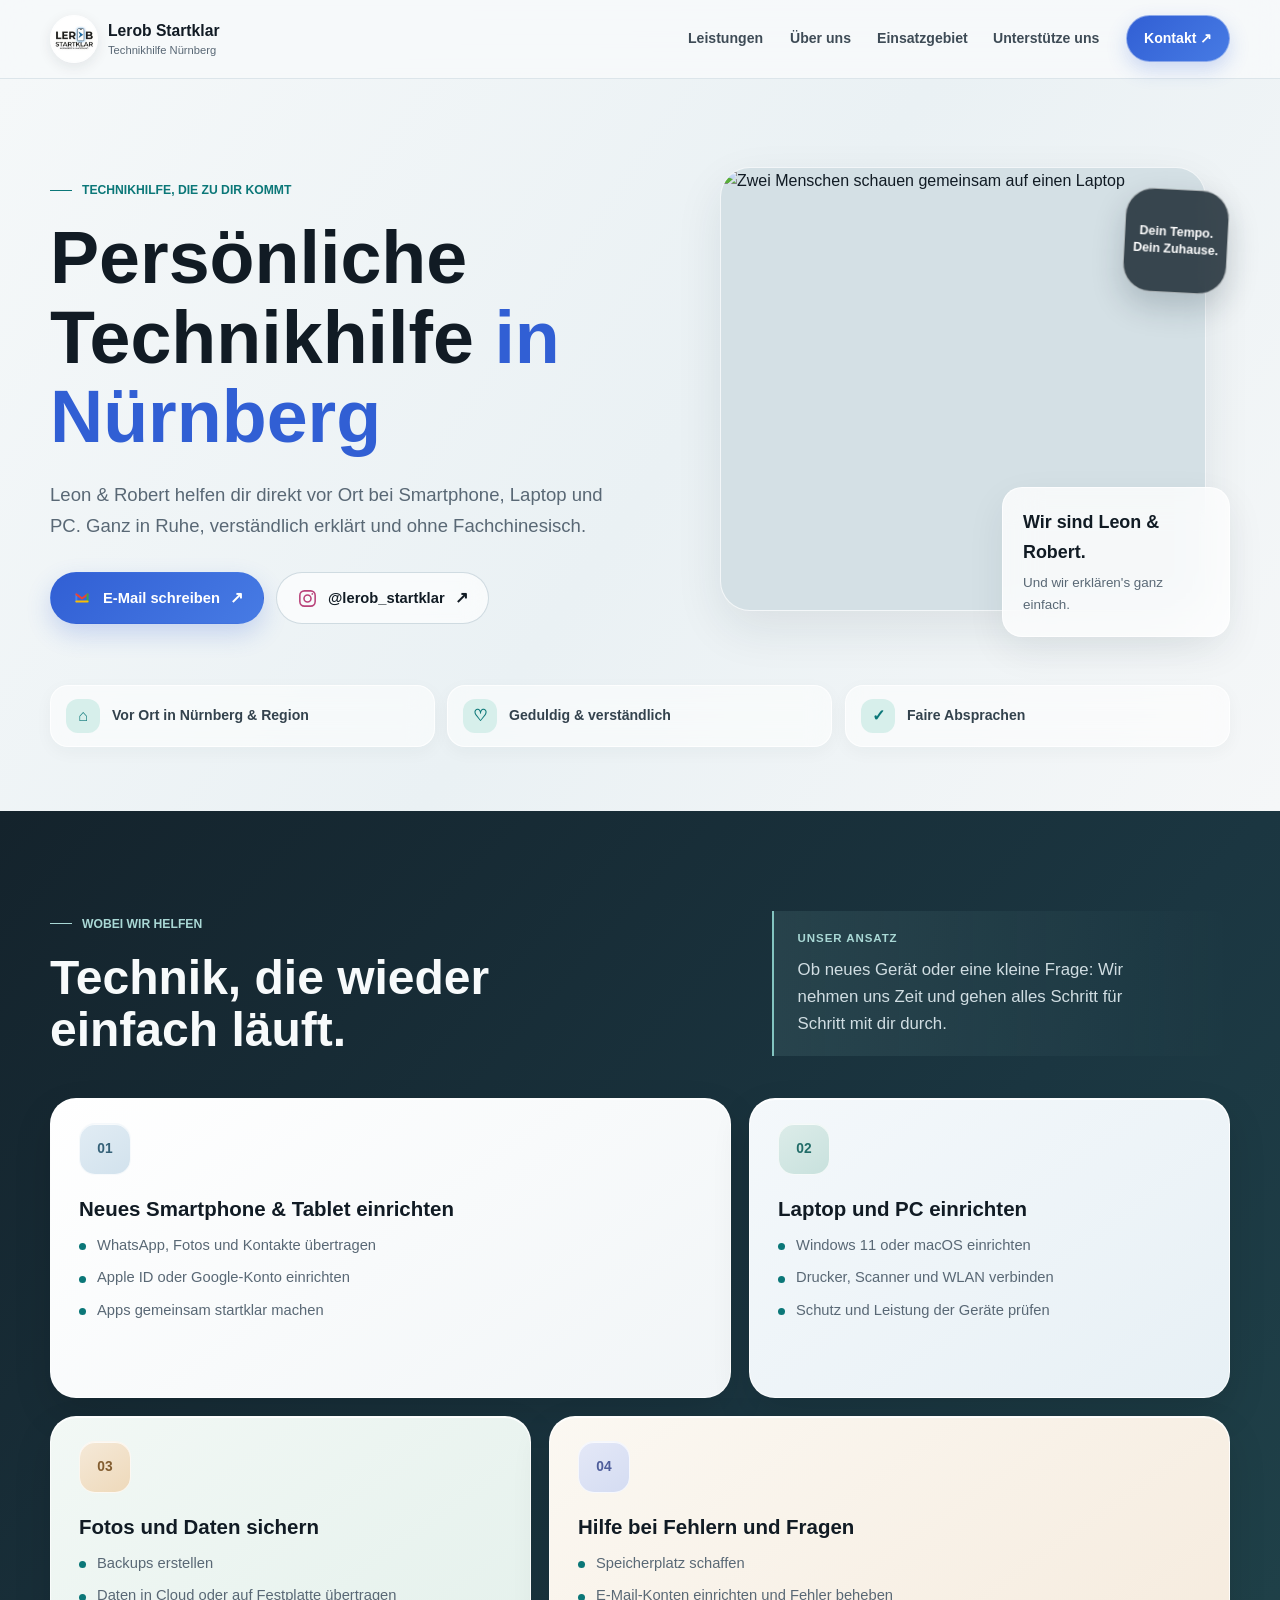
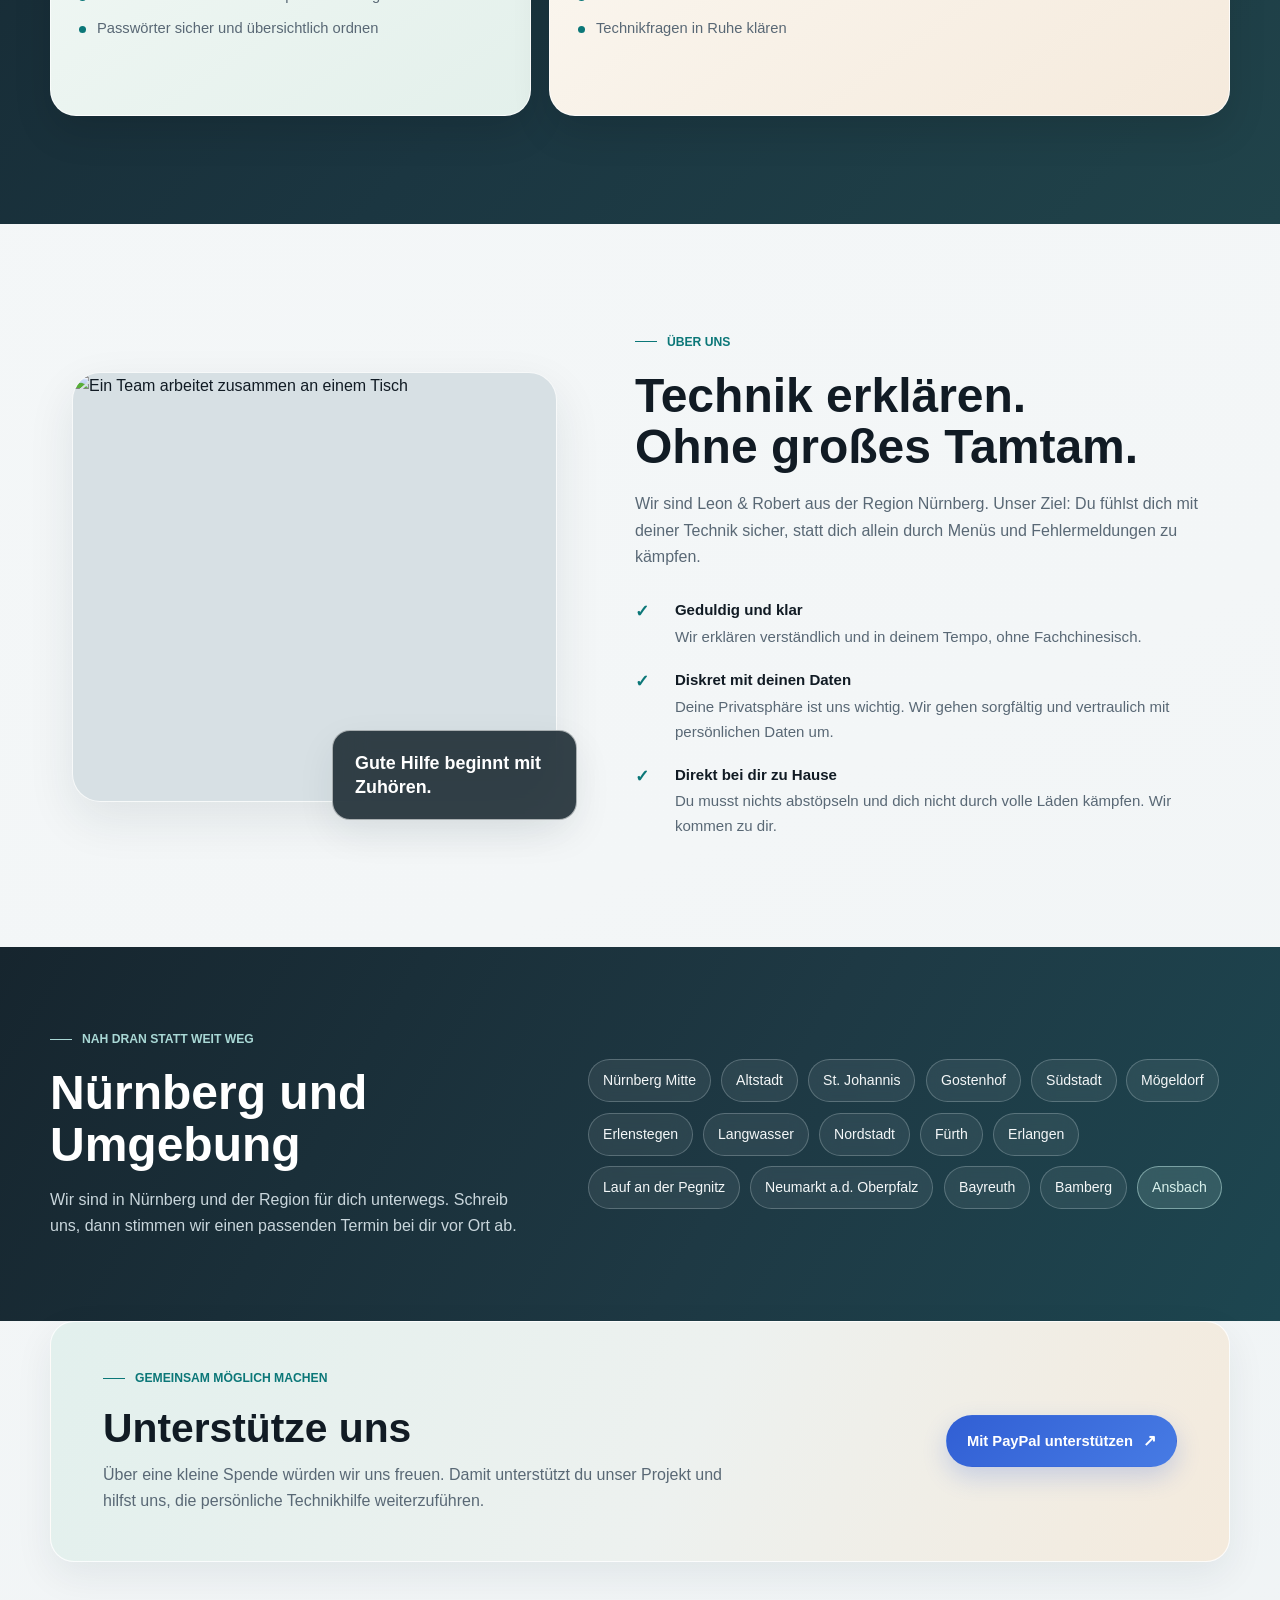
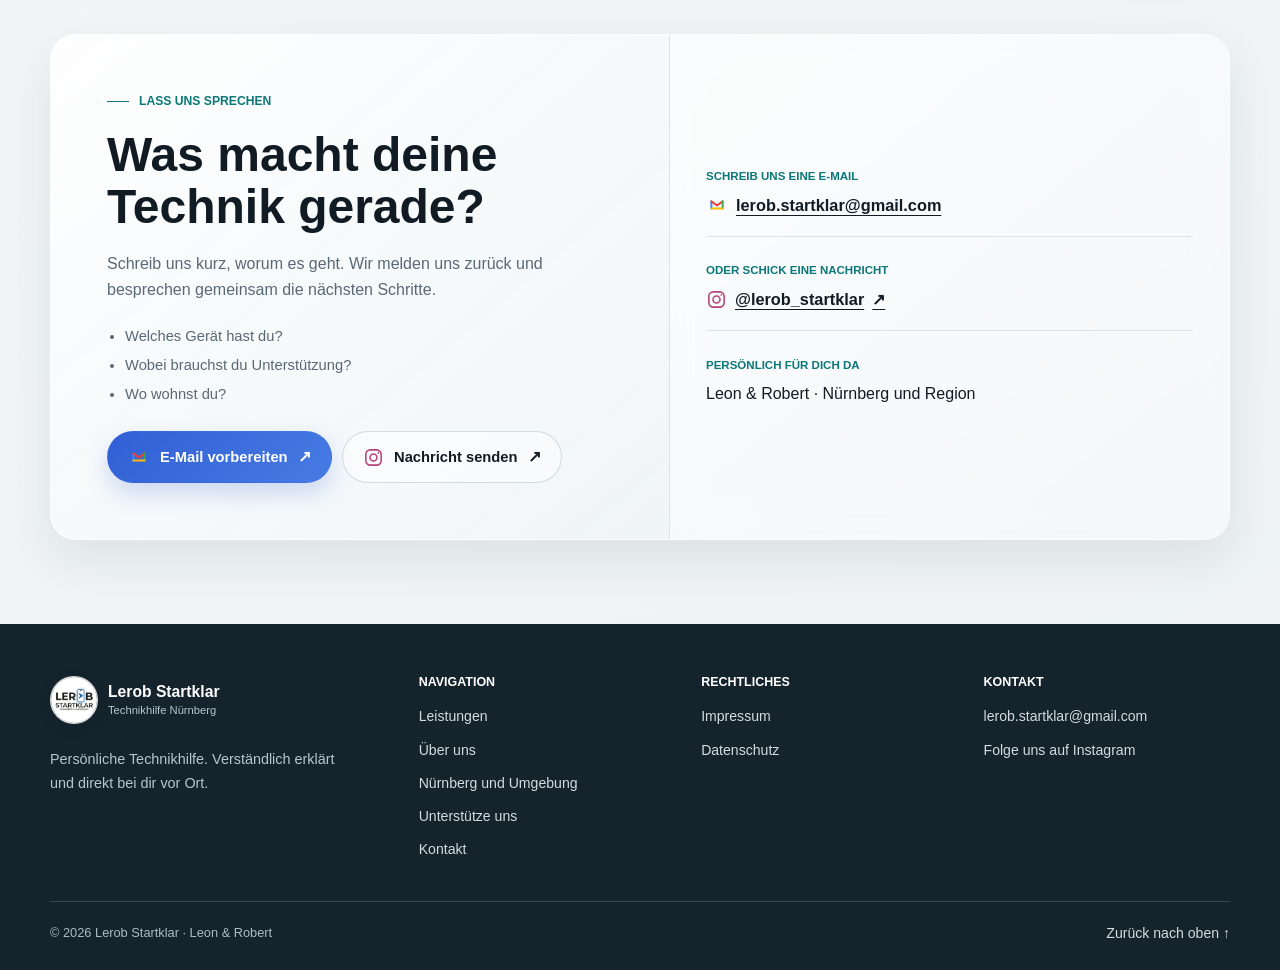
==== commit 04b16383: "Update" ====
--- a/index.html
+++ b/index.html
@@ -79,7 +79,7 @@
 				<div class="service-grid">
 					<article class="service" data-reveal>
 						<span class="service-icon" aria-hidden="true">01</span>
-						<h3>Neues Smartphone einrichten</h3>
+							<h3>Neues Smartphone &amp; Tablet einrichten</h3>
 						<ul class="service-list">
 							<li>WhatsApp, Fotos und Kontakte übertragen</li>
 							<li>Apple ID oder Google-Konto einrichten</li>
@@ -146,7 +146,7 @@
 					<p class="area-copy">Wir sind in Nürnberg und der Region für dich unterwegs. Schreib uns, dann stimmen wir einen passenden Termin bei dir vor Ort ab.</p>
 				</div>
 				<div class="districts" aria-label="Unser Einsatzgebiet">
-					<span>Nürnberg Mitte</span><span>Altstadt</span><span>St. Johannis</span><span>Gostenhof</span><span>Südstadt</span><span>Mögeldorf</span><span>Erlenstegen</span><span>Langwasser</span><span>Nordstadt</span><span>Fürth</span><span>Erlangen</span><span>Lauf an der Pegnitz</span>
+					<span>Nürnberg Mitte</span><span>Altstadt</span><span>St. Johannis</span><span>Gostenhof</span><span>Südstadt</span><span>Mögeldorf</span><span>Erlenstegen</span><span>Langwasser</span><span>Nordstadt</span><span>Fürth</span><span>Erlangen</span><span>Lauf an der Pegnitz</span><span>Neumarkt a.d. Oberpfalz</span><span>Bayreuth</span><span>Bamberg</span><span>Ansbach</span>
 				</div>
 			</div>
 		</section>
@@ -174,7 +174,7 @@
 						<li>Wo wohnst du?</li>
 					</ul>
 					<div class="contact-actions">
-						<a class="button button-primary" href="mailto:lerob.startklar@gmail.com?subject=Technikhilfe%20anfragen&amp;body=Hallo%20Leon%20und%20Robert%2C%0A%0AIch%20habe%20ein%20%5BGer%C3%A4t%5D%20und%20brauche%20Hilfe%20bei%20%5BAnliegen%5D.%0AIch%20wohne%20in%20%5BStadtteil%5D.%0A%0AViele%20Gr%C3%BC%C3%9Fe"><img class="mail-icon" src="gmail.svg" alt="">E-Mail vorbereiten <span class="arrow" aria-hidden="true">↗</span></a>
+							<a class="button button-primary" href="mailto:lerob.startklar@gmail.com?subject=Technikhilfe%20anfragen&amp;body=Hallo%20Leon%20und%20Robert%2C%0A%0AIch%20habe%20ein%20%28Ger%C3%A4t%29%20und%20brauche%20Hilfe%20bei%20%28Anliegen%29.%0AIch%20wohne%20in%20%28Adresse%29.%0A%0AViele%20Gr%C3%BC%C3%9Fe."><img class="mail-icon" src="gmail.svg" alt="">E-Mail vorbereiten <span class="arrow" aria-hidden="true">↗</span></a>
 						<a class="button button-light" href="https://www.instagram.com/lerob_startklar/" target="_blank" rel="noopener noreferrer"><svg class="instagram-icon" viewBox="0 0 24 24" fill="none" aria-hidden="true"><rect x="3.25" y="3.25" width="17.5" height="17.5" rx="5.2" stroke="currentColor" stroke-width="1.8"/><circle cx="12" cy="12" r="4" stroke="currentColor" stroke-width="1.8"/><circle cx="17.5" cy="6.8" r="1" fill="currentColor"/></svg>Nachricht senden <span class="arrow" aria-hidden="true">↗</span></a>
 					</div>
 				</div>
@@ -195,8 +195,8 @@
 					<p class="footer-blurb">Persönliche Technikhilfe. Verständlich erklärt und direkt bei dir vor Ort.</p>
 				</div>
 				<div><h3>Navigation</h3><div class="footer-links"><a href="#services">Leistungen</a><a href="#about">Über uns</a><a href="#nuernberg">Nürnberg und Umgebung</a><a href="#unterstuetze">Unterstütze uns</a><a href="#kontakt">Kontakt</a></div></div>
-				<div><h3>Kontakt</h3><div class="footer-links"><a class="email-link" href="mailto:lerob.startklar@gmail.com"><img class="mail-icon" src="gmail.svg" alt="">lerob.startklar@gmail.com</a><a class="instagram-link" href="https://www.instagram.com/lerob_startklar/" target="_blank" rel="noopener noreferrer"><svg class="instagram-icon" viewBox="0 0 24 24" fill="none" aria-hidden="true"><rect x="3.25" y="3.25" width="17.5" height="17.5" rx="5.2" stroke="currentColor" stroke-width="1.8"/><circle cx="12" cy="12" r="4" stroke="currentColor" stroke-width="1.8"/><circle cx="17.5" cy="6.8" r="1" fill="currentColor"/></svg>@lerob_startklar</a></div></div>
 				<div class="footer-legal"><h3>Rechtliches</h3><div class="footer-links"><a href="impressum.html">Impressum</a><a href="datenschutz.html">Datenschutz</a></div></div>
+				<div class="footer-contact"><h3>Kontakt</h3><div class="footer-links"><a href="mailto:lerob.startklar@gmail.com">lerob.startklar@gmail.com</a><a href="https://www.instagram.com/lerob_startklar/" target="_blank" rel="noopener noreferrer">Folge uns auf Instagram</a></div></div>
 			</div>
 			<div class="footer-bottom"><span>© <span id="year">2026</span> Lerob Startklar · Leon &amp; Robert</span><a href="#start">Zurück nach oben ↑</a></div>
 		</div>
--- a/styles.css
+++ b/styles.css
@@ -47,13 +47,15 @@
 .nav-cta { padding: 11px 17px; border: 1px solid rgb(255 255 255 / 42%); border-radius: 999px; background: linear-gradient(135deg, var(--blue), #477be4); box-shadow: 0 8px 20px rgb(49 95 212 / 22%); color: white !important; }
 .nav-cta:hover { box-shadow: 0 10px 25px rgb(49 95 212 / 30%); }
 .mobile-nav { display: none; }
+.mobile-nav summary { transition: transform .22s ease, background-color .22s ease, border-color .22s ease; }
+.mobile-nav[open] summary { transform: scale(0.98); background: rgb(255 255 255 / 85%); border-color: rgb(185 205 214 / 90%); }
 
 .hero { position: relative; overflow: hidden; padding: 88px 0 64px; background: linear-gradient(125deg, #f5f8f9 0%, #eaf1f4 52%, #f5f7f8 100%); }
 .hero-grid { display: grid; grid-template-columns: minmax(0, 1.08fr) minmax(360px, .92fr); align-items: center; gap: 72px; }
 .hero-copy { position: relative; z-index: 1; }
 .hero-copy > p:not(.eyebrow) { max-width: 570px; margin-bottom: 30px; color: var(--muted); font-size: 1.16rem; }
 .hero-actions { display: flex; flex-wrap: wrap; gap: 12px; }
-.button { position: relative; display: inline-flex; min-height: 50px; align-items: center; justify-content: center; gap: 10px; padding: 12px 20px; border: 1px solid transparent; border-radius: 999px; font-size: .92rem; font-weight: 680; text-decoration: none; transition: transform .24s cubic-bezier(.2,.8,.2,1), box-shadow .24s ease, background-color .24s ease; }
+.button { position: relative; display: inline-flex; min-height: 50px; align-items: center; justify-content: center; gap: 10px; padding: 12px 20px; border: 1px solid transparent; border-radius: 999px; font-size: .92rem; font-weight: 680; text-decoration: none; transition: transform .24s cubic-bezier(.2,.8,.2,1), box-shadow .24s ease, background-color .24s ease, border-color .24s ease; }
 .button:hover { transform: translateY(-3px) scale(1.015); }
 .button-primary { background: linear-gradient(135deg, var(--blue), #477be4); box-shadow: 0 10px 24px rgb(49 95 212 / 22%); color: white; }
 .button-primary:hover { background: linear-gradient(135deg, var(--blue-dark), var(--blue)); box-shadow: 0 14px 28px rgb(49 95 212 / 28%); }
@@ -65,13 +67,15 @@
 .mail-icon { width: 22px; height: 18px; flex: 0 0 auto; }
 .email-link { display: inline-flex; align-items: center; gap: 8px; }
 .hero-visual { position: relative; min-height: 470px; }
-.hero-photo { position: absolute; inset: 0 24px 26px 0; overflow: hidden; border: 1px solid rgb(255 255 255 / 72%); border-radius: 30px; background: #d4e0e5; box-shadow: var(--shadow-soft); }
-.hero-photo img { width: 100%; height: 100%; object-fit: cover; object-position: 54% center; }
-.photo-note { position: absolute; right: 0; bottom: 0; display: flex; width: 228px; min-height: 118px; flex-direction: column; justify-content: center; gap: 5px; padding: 20px; border: 1px solid rgb(255 255 255 / 72%); border-radius: 20px; background: rgb(255 255 255 / 78%); box-shadow: var(--shadow-card); backdrop-filter: blur(18px); -webkit-backdrop-filter: blur(18px); }
+.hero-photo { position: absolute; inset: 0 24px 26px 0; overflow: hidden; border: 1px solid rgb(255 255 255 / 72%); border-radius: 30px; background: #d4e0e5; box-shadow: var(--shadow-soft); animation: floatCard 9s ease-in-out infinite; }
+.hero-photo img { width: 100%; height: 100%; object-fit: cover; object-position: 54% center; transition: transform 1.2s cubic-bezier(.2,.8,.2,1); }
+.hero-visual:hover .hero-photo img { transform: scale(1.04); }
+.photo-note { position: absolute; right: 0; bottom: 0; display: flex; width: 228px; min-height: 118px; flex-direction: column; justify-content: center; gap: 5px; padding: 20px; border: 1px solid rgb(255 255 255 / 72%); border-radius: 20px; background: rgb(255 255 255 / 78%); box-shadow: var(--shadow-card); backdrop-filter: blur(18px); -webkit-backdrop-filter: blur(18px); animation: fadeInUp .8s cubic-bezier(.2,.8,.2,1); }
 .photo-note strong { font-size: 1.12rem; font-weight: 680; }
 .photo-note span { color: var(--muted); font-size: .84rem; }
-.hero-stamp { position: absolute; top: 22px; right: 2px; display: grid; width: 104px; aspect-ratio: 1; align-content: center; border: 1px solid rgb(255 255 255 / 55%); border-radius: 28px; background: rgb(20 35 44 / 82%); box-shadow: 0 14px 32px rgb(17 35 48 / 20%); color: white; text-align: center; transform: rotate(3deg); backdrop-filter: blur(14px); }
+.hero-stamp { position: absolute; top: 22px; right: 2px; display: grid; width: 104px; aspect-ratio: 1; align-content: center; border: 1px solid rgb(255 255 255 / 55%); border-radius: 28px; background: rgb(20 35 44 / 82%); box-shadow: 0 14px 32px rgb(17 35 48 / 20%); color: white; text-align: center; transform: rotate(3deg); backdrop-filter: blur(14px); animation: floatCard 7s ease-in-out infinite reverse; }
 .hero-stamp strong { font-size: .78rem; line-height: 1.4; }
+.button-primary, .button-light, .nav-cta, .service, .districts span, .contact-method, .support-panel, .about-tag, .hero-photo, .hero-stamp, .photo-note, .benefit, .brand-mark, .nav-links a { will-change: transform, box-shadow, opacity; }
 .benefits { display: grid; grid-template-columns: repeat(3, 1fr); gap: 12px; margin-top: 48px; }
 .benefit { display: flex; min-height: 62px; align-items: center; gap: 12px; padding: 12px 15px; border: 1px solid rgb(255 255 255 / 80%); border-radius: 18px; background: rgb(255 255 255 / 54%); box-shadow: 0 5px 18px rgb(21 39 51 / 4%); color: #33424d; font-size: .88rem; font-weight: 620; backdrop-filter: blur(12px); }
 .benefit-mark { display: grid; width: 34px; aspect-ratio: 1; flex: 0 0 auto; place-items: center; border-radius: 12px; background: var(--mint); color: var(--teal); font-size: 1rem; }
@@ -80,33 +84,37 @@
 .services .eyebrow { color: #a9d8d5; }
 .services .eyebrow::before { background: currentColor; }
 .services h2 { color: #f7fafb; }
-.section-heading { display: flex; align-items: end; justify-content: space-between; gap: 36px; margin-bottom: 42px; }
+.section-heading { display: grid; grid-template-columns: minmax(0, 1.2fr) minmax(300px, 0.8fr); align-items: end; gap: 34px; margin-bottom: 42px; }
 .section-heading h2 { max-width: 610px; margin-bottom: 0; }
-.section-note { width: min(100%, 390px); flex: 0 0 34%; align-self: end; margin-bottom: 2px; padding: 17px 0 18px 22px; border-left: 2px solid #83c4c0; }
-.section-note-label { margin-bottom: 8px; color: #a9d8d5; font-size: .72rem; font-weight: 760; text-transform: uppercase; }
+.section-note { display: flex; min-height: 118px; flex-direction: column; justify-content: center; padding: 18px 20px 18px 24px; border-left: 2px solid #83c4c0; border-radius: 0 18px 18px 0; background: linear-gradient(90deg, rgba(142, 196, 194, 0.12), rgba(255, 255, 255, 0)); }
+.section-note-label { margin-bottom: 8px; color: #a9d8d5; font-size: .72rem; font-weight: 760; letter-spacing: .08em; text-transform: uppercase; }
 .section-heading .section-intro { max-width: 370px; margin-bottom: 0; color: #d0dde2; font-size: 1.05rem; line-height: 1.62; }
-.service-grid { display: grid; grid-template-columns: repeat(12, minmax(0, 1fr)); gap: 16px; }
-.service { position: relative; display: flex; min-height: 280px; flex-direction: column; align-items: flex-start; padding: 28px; overflow: hidden; border: 1px solid rgb(255 255 255 / 78%); border-radius: 24px; background: linear-gradient(145deg, #fff, #f1f5f7); box-shadow: 0 16px 38px rgb(0 0 0 / 14%), inset 0 1px rgb(255 255 255 / 90%); transition: transform .28s cubic-bezier(.2,.8,.2,1), box-shadow .28s ease, border-color .28s ease; }
+.service-grid { display: grid; grid-template-columns: repeat(12, minmax(0, 1fr)); gap: 18px; margin-top: 12px; }
+.service { position: relative; display: flex; min-height: 300px; flex-direction: column; align-items: flex-start; padding: 24px 28px 26px; overflow: hidden; border: 1px solid rgb(255 255 255 / 78%); border-radius: 26px; background: linear-gradient(145deg, #fff, #f1f5f7); box-shadow: 0 16px 38px rgb(0 0 0 / 12%), inset 0 1px rgb(255 255 255 / 90%); transition: transform .28s cubic-bezier(.2,.8,.2,1), box-shadow .28s ease, border-color .28s ease; }
 .service:nth-child(1) { grid-column: span 7; }
 .service:nth-child(2) { grid-column: span 5; background: linear-gradient(145deg, #f4f8fb, #e7f0f5); }
 .service:nth-child(3) { grid-column: span 5; background: linear-gradient(145deg, #f2f8f5, #e3f0eb); }
 .service:nth-child(4) { grid-column: span 7; background: linear-gradient(145deg, #fbf8f2, #f5eadc); }
-.service:hover { transform: translateY(-6px); border-color: #bfced6; box-shadow: 0 22px 44px rgb(21 39 51 / 12%); }
-.service-icon { display: grid; width: 50px; aspect-ratio: 1; margin-bottom: 26px; place-items: center; border: 1px solid rgb(255 255 255 / 75%); border-radius: 16px; background: linear-gradient(145deg, #e1ecf4, #d2e2ed); box-shadow: inset 0 1px rgb(255 255 255 / 78%); color: #356178; font-size: .86rem; font-weight: 760; }
+.service:hover { transform: translateY(-6px) scale(1.01); border-color: #bfced6; box-shadow: 0 22px 44px rgb(21 39 51 / 12%); }
+.service-icon { display: grid; width: 52px; aspect-ratio: 1; margin-bottom: 22px; place-items: center; border: 1px solid rgb(255 255 255 / 75%); border-radius: 16px; background: linear-gradient(145deg, #e1ecf4, #d2e2ed); box-shadow: inset 0 1px rgb(255 255 255 / 78%); color: #356178; font-size: .86rem; font-weight: 760; transition: transform .25s ease, box-shadow .25s ease; }
+.service:hover .service-icon { transform: rotate(-4deg) scale(1.04); box-shadow: 0 10px 22px rgb(49 95 212 / 12%); }
 .service:nth-child(2) .service-icon { background: linear-gradient(145deg, #dcece9, #c8e1dd); color: #216c68; }
 .service:nth-child(3) .service-icon { background: linear-gradient(145deg, #f5e9d8, #eed9ba); color: #835d30; }
 .service:nth-child(4) .service-icon { background: linear-gradient(145deg, #e4e8f7, #d4dcf2); color: #4e5d9b; }
-.service h3 { max-width: 400px; margin: 0 0 10px; color: var(--ink); font-size: 1.28rem; }
-.service-list { display: grid; gap: 9px; margin: 0; padding: 0; color: var(--muted); font-size: .92rem; list-style: none; }
-.service-list li { position: relative; padding-left: 17px; }
-.service-list li::before { position: absolute; top: .68em; left: 0; width: 6px; height: 6px; border-radius: 50%; background: var(--teal); content: ""; }
+.service h3 { max-width: 400px; margin: 0 0 12px; color: var(--ink); font-size: 1.28rem; line-height: 1.2; }
+.service-list { display: grid; gap: 10px; margin: 0; padding: 0; color: var(--muted); font-size: .92rem; list-style: none; }
+.service-list li { position: relative; padding-left: 18px; line-height: 1.55; }
+.service-list li::before { position: absolute; top: .62em; left: 0; width: 7px; height: 7px; border-radius: 50%; background: var(--teal); content: ""; }
 
 .about { padding: 108px 0; }
 .about-grid { display: grid; grid-template-columns: .92fr 1.08fr; align-items: center; gap: 78px; }
 .about-visual { position: relative; min-height: 470px; padding: 22px 0 0 22px; }
-.about-photo { width: 100%; height: 430px; overflow: hidden; border: 1px solid rgb(255 255 255 / 80%); border-radius: 28px; background: #d7e0e4; box-shadow: var(--shadow-soft); }
-.about-photo img { width: 100%; height: 100%; object-fit: cover; object-position: center; }
-.about-tag { position: absolute; right: -20px; bottom: 0; max-width: 245px; padding: 20px 22px; border: 1px solid rgb(255 255 255 / 58%); border-radius: 18px; background: rgb(20 35 44 / 86%); box-shadow: var(--shadow-card); color: white; font-size: 1.12rem; font-weight: 620; line-height: 1.35; backdrop-filter: blur(16px); }
+.about-photo { width: 100%; height: 430px; overflow: hidden; border: 1px solid rgb(255 255 255 / 80%); border-radius: 28px; background: #d7e0e4; box-shadow: var(--shadow-soft); transition: transform .5s ease, box-shadow .5s ease; }
+.about-photo img { width: 100%; height: 100%; object-fit: cover; object-position: center; transition: transform 1.2s cubic-bezier(.2,.8,.2,1); }
+.about-visual:hover .about-photo { transform: translateY(-4px); box-shadow: 0 20px 42px rgb(21 39 51 / 10%); }
+.about-visual:hover .about-photo img { transform: scale(1.05); }
+.about-tag { position: absolute; right: -20px; bottom: 0; max-width: 245px; padding: 20px 22px; border: 1px solid rgb(255 255 255 / 58%); border-radius: 18px; background: rgb(20 35 44 / 86%); box-shadow: var(--shadow-card); color: white; font-size: 1.12rem; font-weight: 620; line-height: 1.35; backdrop-filter: blur(16px); transition: transform .25s ease; }
+.about-visual:hover .about-tag { transform: translateY(-5px); }
 .about-copy > p:not(.eyebrow) { color: var(--muted); }
 .promise-list { display: grid; gap: 18px; margin: 28px 0 0; padding: 0; list-style: none; }
 .promise-list li { display: grid; grid-template-columns: 28px 1fr; gap: 12px; }
@@ -119,8 +127,23 @@
 .area .eyebrow { color: #a9d8d5; }
 .area h2 { max-width: 440px; margin-bottom: 16px; }
 .area-copy { max-width: 490px; margin-bottom: 0; color: #c9d6dc; }
+.map-toggle { display: block; margin-top: 20px; }
+.map-toggle summary { list-style: none; cursor: pointer; }
+.map-toggle summary::-webkit-details-marker { display: none; }
+.map-button { width: fit-content; padding-inline: 20px; border-color: rgb(255 255 255 / 38%); background: rgb(255 255 255 / 7%); color: white; }
+.map-button:hover { background: rgb(255 255 255 / 12%); }
+.map-toggle[open] .map-button { border-color: rgb(181 220 217 / 55%); background: rgb(181 220 217 / 14%); }
+.map-card { margin-top: 14px; padding: 18px; border: 1px solid rgb(230 241 245 / 24%); border-radius: 24px; background: linear-gradient(180deg, rgba(15, 31, 39, 0.92), rgba(23, 44, 54, 0.88)); box-shadow: 0 22px 48px rgba(0, 0, 0, 0.2); }
+.map-header { display: flex; align-items: center; justify-content: space-between; gap: 12px; margin-bottom: 12px; color: #ecf4f7; font-size: .74rem; font-weight: 700; letter-spacing: .08em; text-transform: uppercase; }
+.map-badge { padding: 6px 10px; border: 1px solid rgba(180, 219, 213, 0.4); border-radius: 999px; background: rgba(160, 220, 214, 0.08); color: #cfece9; letter-spacing: .04em; }
+.map-svg { display: block; width: 100%; height: auto; border: 1px solid rgba(255, 255, 255, 0.12); border-radius: 18px; background: radial-gradient(circle at top, rgba(145, 182, 196, 0.18), rgba(12, 22, 28, 0.72)); }
+.map-legend { display: flex; flex-wrap: wrap; gap: 14px; margin-top: 10px; color: rgba(228, 238, 240, 0.78); font-size: .8rem; }
+.map-legend span { display: inline-flex; align-items: center; gap: 8px; }
+.map-legend i { display: inline-block; width: 10px; height: 10px; border-radius: 50%; background: rgba(222, 247, 252, 0.95); box-shadow: 0 0 0 4px rgba(255, 255, 255, 0.12); }
+.map-legend span:last-child i { background: rgba(141, 203, 196, 0.96); box-shadow: 0 0 0 4px rgba(152, 214, 205, 0.12); }
 .districts { display: flex; flex-wrap: wrap; gap: 10px; }
-.districts span { padding: 9px 14px; border: 1px solid rgb(230 241 245 / 24%); border-radius: 999px; background: rgb(255 255 255 / 7%); color: #f4f7f8; font-size: .88rem; backdrop-filter: blur(10px); }
+.districts span { padding: 9px 14px; border: 1px solid rgb(230 241 245 / 24%); border-radius: 999px; background: rgb(255 255 255 / 7%); color: #f4f7f8; font-size: .88rem; backdrop-filter: blur(10px); transition: transform .22s ease, border-color .22s ease, background-color .22s ease, box-shadow .22s ease; }
+.districts span:hover { transform: translateY(-2px); border-color: rgb(181 220 217 / 70%); background: rgb(181 220 217 / 14%); box-shadow: 0 10px 24px rgba(12, 25, 31, .12); }
 .districts span:last-child { border-color: rgb(181 220 217 / 55%); background: rgb(181 220 217 / 16%); color: #d8f0ec; }
 
 .contact { padding: 48px 0 84px; }
@@ -129,7 +152,8 @@
 .contact-copy h2 { max-width: 540px; }
 .contact-copy > p:not(.eyebrow) { max-width: 500px; color: var(--muted); }
 .contact-methods { display: grid; align-content: center; gap: 8px; padding: 36px; border-left: 1px solid rgb(204 216 223 / 65%); background: rgb(255 255 255 / 48%); backdrop-filter: blur(16px); }
-.contact-method { display: grid; gap: 6px; padding: 17px 0; border-bottom: 1px solid var(--line); }
+.contact-method { display: grid; gap: 6px; padding: 17px 0; border-bottom: 1px solid var(--line); transition: transform .22s ease, border-color .22s ease; }
+.contact-method:hover { transform: translateX(4px); border-color: rgba(49, 95, 212, 0.28); }
 .contact-method:last-child { border-bottom: 0; }
 .contact-method small { color: var(--teal); font-size: .72rem; font-weight: 760; letter-spacing: 0; text-transform: uppercase; }
 .contact-method a { width: fit-content; font-size: 1.02rem; font-weight: 650; text-decoration-thickness: 1px; text-underline-offset: 4px; overflow-wrap: anywhere; }
@@ -138,7 +162,8 @@
 .contact-actions { display: flex; flex-wrap: wrap; gap: 10px; margin-top: 24px; }
 .contact-actions .button-light { background: rgb(255 255 255 / 44%); }
 .support { padding: 0 0 24px; }
-.support-panel { display: flex; align-items: center; justify-content: space-between; gap: 32px; padding: 46px 52px; border: 1px solid rgb(255 255 255 / 82%); border-radius: 24px; background: linear-gradient(115deg, #e2f0ed 0%, #edf1ef 54%, #f4eadc 100%); box-shadow: var(--shadow-card); }
+.support-panel { display: flex; align-items: center; justify-content: space-between; gap: 32px; padding: 46px 52px; border: 1px solid rgb(255 255 255 / 82%); border-radius: 24px; background: linear-gradient(115deg, #e2f0ed 0%, #edf1ef 54%, #f4eadc 100%); box-shadow: var(--shadow-card); transition: transform .25s ease, box-shadow .25s ease; }
+.support-panel:hover { transform: translateY(-4px); box-shadow: 0 18px 38px rgba(21, 39, 51, .09); }
 .support-panel h2 { margin-bottom: 12px; font-size: 2.55rem; }
 .support-panel p:not(.eyebrow) { max-width: 620px; margin-bottom: 0; color: var(--muted); }
 .support-panel .eyebrow { color: var(--teal); }
@@ -168,7 +193,8 @@
 .legal-page ul { padding-left: 22px; }
 .legal-page li + li { margin-top: 5px; }
 .legal-page footer { margin-top: 24px; padding-top: 24px; border-top: 1px solid var(--line); }
-.legal-page footer a { color: var(--blue); font-weight: 650; }
+.back-link, .legal-page footer a { display: inline-flex; align-items: center; padding: 10px 16px; border: 1px solid rgb(49 95 212 / 20%); border-radius: 999px; background: #fff; box-shadow: 0 3px 12px rgb(21 39 51 / 6%); color: var(--blue-dark); font-size: .9rem; font-weight: 650; text-decoration: none; transition: transform .2s ease, box-shadow .2s ease, border-color .2s ease, background-color .2s ease; }
+.back-link:hover, .legal-page footer a:hover { transform: translateY(-1px); border-color: rgb(49 95 212 / 38%); background: #f8faff; box-shadow: 0 6px 16px rgb(21 39 51 / 9%); color: var(--blue-dark); text-decoration: none; }
 
 [data-reveal], .legal-page section { opacity: 1; transform: none; }
 .js [data-reveal], .js .legal-page section { opacity: 0; transform: translateY(24px) scale(.99); transition: opacity .72s cubic-bezier(.2,.8,.2,1), transform .72s cubic-bezier(.2,.8,.2,1); }
@@ -176,6 +202,15 @@
 .service[data-reveal]:nth-child(2) { transition-delay: 70ms; }
 .service[data-reveal]:nth-child(3) { transition-delay: 130ms; }
 .service[data-reveal]:nth-child(4) { transition-delay: 190ms; }
+@keyframes floatCard {
+	0%, 100% { transform: translateY(0px); }
+	50% { transform: translateY(-8px); }
+}
+@keyframes fadeInUp {
+	0% { opacity: 0; transform: translateY(16px); }
+	100% { opacity: 1; transform: translateY(0); }
+}
+
 a:active, button:active, summary:active { scale: .97; }
 
 @media (max-width: 1000px) {
@@ -191,12 +226,19 @@
 	.mobile-nav { position: relative; display: block; }
 	.mobile-nav summary { display: grid; width: 44px; aspect-ratio: 1; place-items: center; border: 1px solid var(--line); border-radius: 50%; background: rgb(255 255 255 / 70%); cursor: pointer; font-size: 1.2rem; list-style: none; }
 	.mobile-nav summary::-webkit-details-marker { display: none; }
-	.mobile-menu { position: absolute; top: 54px; right: 0; display: grid; width: 230px; gap: 3px; padding: 10px; border: 1px solid rgb(255 255 255 / 85%); border-radius: 18px; background: rgb(250 252 253 / 94%); box-shadow: var(--shadow-soft); backdrop-filter: blur(18px); }
-	.mobile-menu a { padding: 11px 12px; border-radius: 10px; color: var(--ink); font-size: .9rem; font-weight: 620; text-decoration: none; }
+	.mobile-menu { position: absolute; top: 54px; right: 0; display: grid; width: 230px; gap: 3px; padding: 10px; border: 1px solid rgb(255 255 255 / 82%); border-radius: 20px; background: linear-gradient(145deg, rgb(255 255 255 / 92%), rgb(240 247 250 / 84%)); box-shadow: 0 18px 44px rgb(16 34 45 / 16%), inset 0 1px rgb(255 255 255 / 92%); -webkit-backdrop-filter: blur(22px) saturate(165%); backdrop-filter: blur(22px) saturate(165%); opacity: 0; filter: blur(8px); transform: translate3d(0, -9px, 0) scale(.94); transform-origin: top right; pointer-events: none; visibility: hidden; transition: opacity .26s ease, filter .3s ease, transform .38s cubic-bezier(.16, 1, .3, 1), visibility 0s linear .38s; }
+	.mobile-nav[open] .mobile-menu { opacity: 1; filter: blur(0); transform: translate3d(0, 0, 0) scale(1); pointer-events: auto; visibility: visible; transition-delay: 0s; }
+	.mobile-menu a { padding: 11px 12px; border-radius: 10px; color: var(--ink); font-size: .9rem; font-weight: 620; text-decoration: none; opacity: 0; transform: translateY(-5px); transition: opacity .22s ease, background-color .18s ease, transform .3s cubic-bezier(.16, 1, .3, 1); }
+	.mobile-nav[open] .mobile-menu a { opacity: 1; transform: translateY(0); }
+	.mobile-nav[open] .mobile-menu a:nth-child(1) { transition-delay: 40ms; }
+	.mobile-nav[open] .mobile-menu a:nth-child(2) { transition-delay: 75ms; }
+	.mobile-nav[open] .mobile-menu a:nth-child(3) { transition-delay: 110ms; }
+	.mobile-nav[open] .mobile-menu a:nth-child(4) { transition-delay: 145ms; }
+	.mobile-nav[open] .mobile-menu a:nth-child(5) { transition-delay: 180ms; }
 	.mobile-menu a:hover { background: #e9f0f3; }
 	.hero { padding: 68px 0 54px; }
 	.hero-grid { grid-template-columns: 1fr; gap: 38px; }
-	.hero-copy { max-width: 720px; }
+	.hero-copy { max-width: 720px; margin-inline: auto; text-align: left; }
 	.hero-visual { width: min(100%, 560px); min-height: 410px; justify-self: center; }
 	.section-heading { align-items: start; flex-direction: column; gap: 16px; }
 	.section-note { width: 100%; max-width: 570px; flex-basis: auto; }
@@ -206,7 +248,11 @@
 	.service { min-height: 300px; padding: 23px; }
 	.about-grid { grid-template-columns: 1fr; gap: 42px; }
 	.about-visual { width: min(100%, 550px); justify-self: center; }
-	.area-grid { grid-template-columns: 1fr; gap: 32px; }
+	.area { padding: 68px 0 72px; }
+	.area-grid { grid-template-columns: 1fr; gap: 26px; }
+	.area h2 { max-width: 100%; }
+	.area-copy { max-width: 600px; }
+	.districts { gap: 8px; justify-content: center; }
 	.contact-panel { grid-template-columns: 1fr; }
 	.contact-methods { border-top: 1px solid var(--line); border-left: 0; }
 	.support-panel { align-items: flex-start; flex-direction: column; }
@@ -214,13 +260,22 @@
 @media (max-width: 560px) {
 	.wrap { width: min(calc(100% - 32px), 480px); }
 	.nav { min-height: 68px; }
+	.nav { position: relative; }
+	.nav > .brand { position: absolute; left: 50%; transform: translateX(-50%); }
 	.brand-mark { width: 42px; }
+	.brand-name { white-space: nowrap; }
+	.mobile-nav { margin-left: auto; }
 	h1 { max-width: 520px; margin-bottom: 18px; font-size: 3rem; }
 	h2 { font-size: 2.15rem; }
 	.hero { padding: 54px 0 42px; }
+	.hero-grid { grid-template-columns: minmax(0, 1fr); }
+	.hero-copy { width: 100%; min-width: 0; margin-inline: auto; text-align: center; }
+	.hero-copy .eyebrow { justify-content: center; }
+	.hero-copy h1, .hero-copy > p:not(.eyebrow) { margin-inline: auto; }
 	.hero-copy > p:not(.eyebrow) { font-size: 1.04rem; }
 	.hero-actions { align-items: stretch; flex-direction: column; }
 	.hero-actions .button { width: 100%; }
+	.section-heading { grid-template-columns: minmax(0, 1fr); }
 	.hero-visual { min-height: 340px; }
 	.hero-photo { inset: 0 12px 22px 0; border-radius: 24px; }
 	.hero-stamp { top: 14px; right: 0; width: 82px; border-radius: 22px; }
@@ -237,9 +292,11 @@
 	.about-visual { min-height: 365px; padding: 14px 0 0 10px; }
 	.about-photo { height: 340px; border-radius: 23px; }
 	.about-tag { right: -4px; max-width: 205px; padding: 15px 17px; font-size: 1rem; }
-	.area { padding: 68px 0; }
-	.districts { gap: 8px; }
-	.districts span { padding: 8px 11px; font-size: .82rem; }
+	.area { padding: 54px 0 60px; }
+	.area h2 { font-size: 2.3rem; line-height: 1.08; }
+	.area-copy { font-size: .98rem; }
+	.districts { gap: 8px; justify-content: center; }
+	.districts span { padding: 8px 11px; font-size: .8rem; }
 	.contact-copy { padding: 30px 24px; }
 	.contact-methods { padding: 24px; }
 	.contact-actions { align-items: stretch; flex-direction: column; }
@@ -257,9 +314,17 @@
 	.legal-page h1 { font-size: 2.6rem; }
 	.legal-page h2 { font-size: 1.28rem; }
 }
+@media (max-width: 360px) {
+	.nav > .brand { width: max-content; gap: 6px; }
+	.brand-mark { width: 38px; }
+	.brand-name { font-size: .9rem; }
+	.brand-name small { font-size: .62rem; }
+	h1 { font-size: 2.35rem; }
+}
 @media (prefers-reduced-motion: reduce) {
 	html { scroll-behavior: auto; }
 	*, *::before, *::after { animation-duration: .01ms !important; animation-iteration-count: 1 !important; scroll-behavior: auto !important; transition-duration: .01ms !important; }
+	.mobile-menu, .mobile-menu a { transition-delay: 0s !important; }
 	.js [data-reveal], .js .legal-page section { opacity: 1; transform: none; }
 	a:active, button:active, summary:active { scale: 1; }
 }
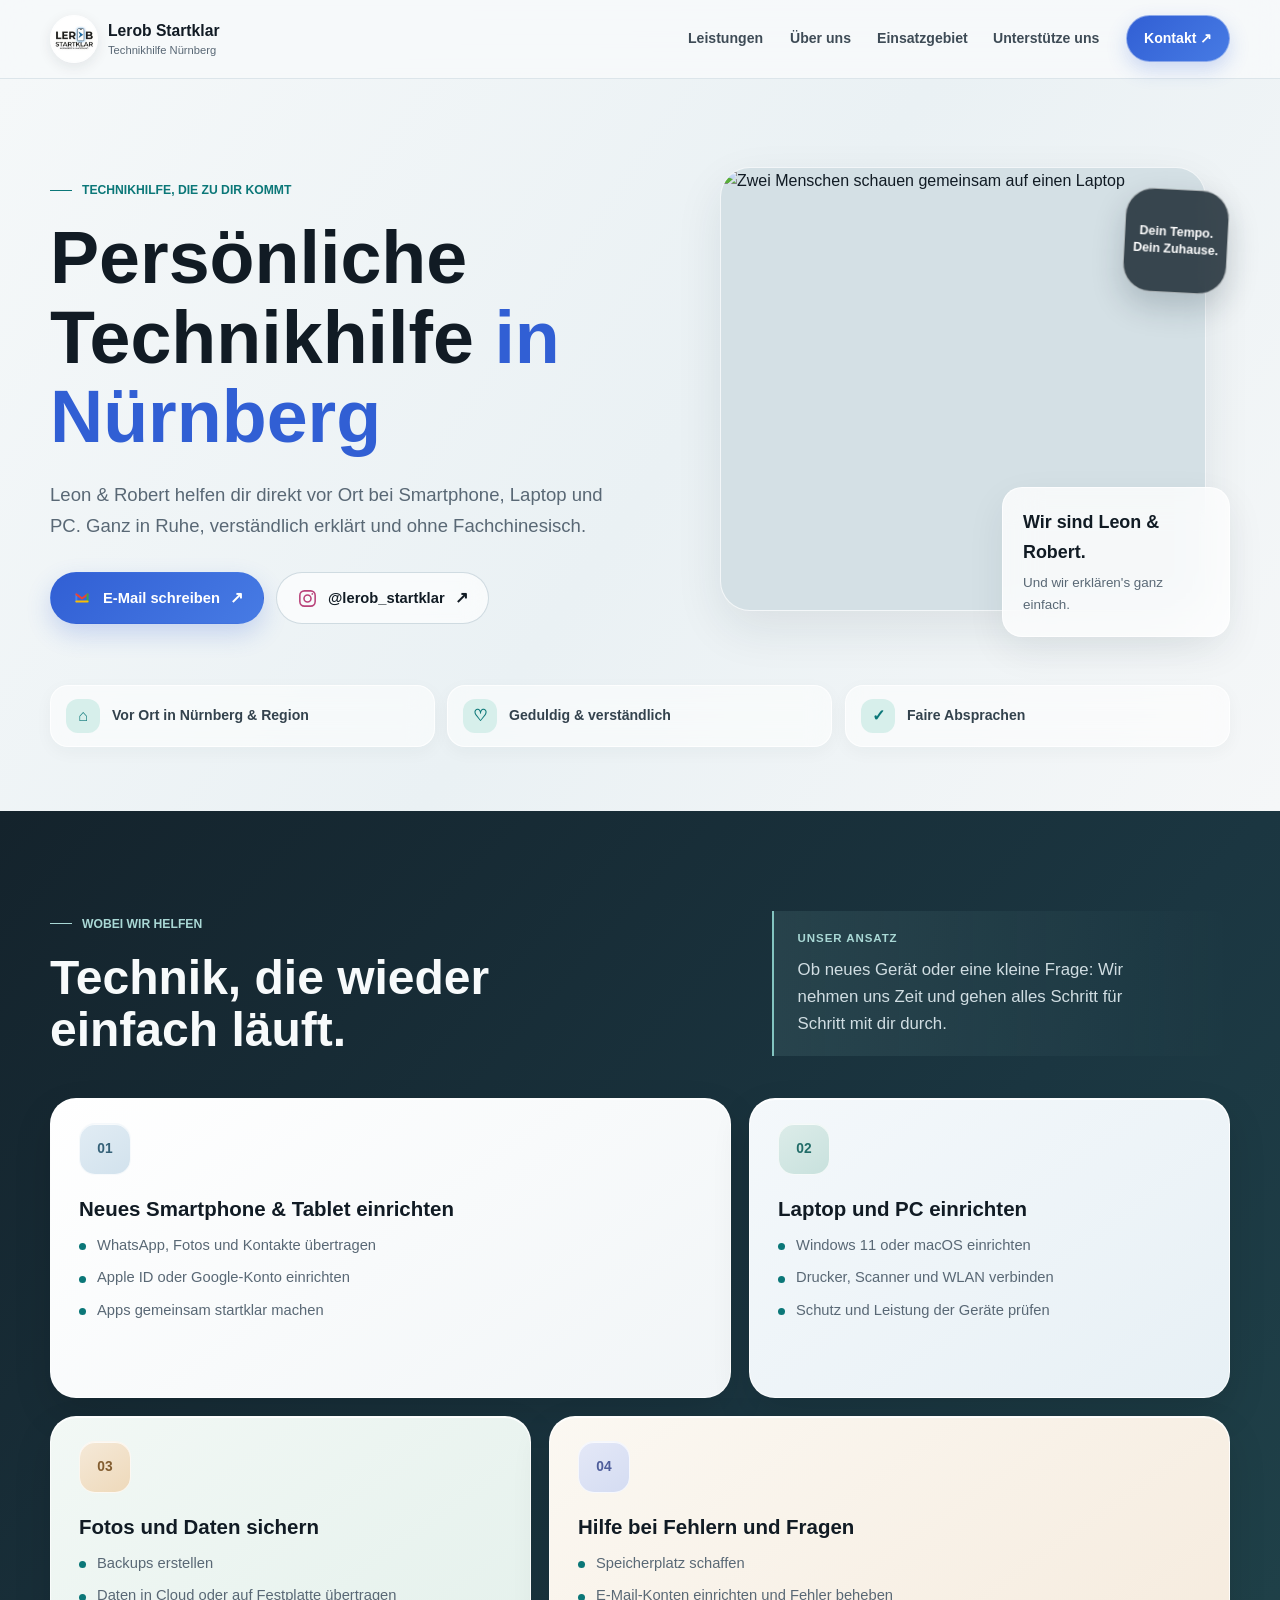
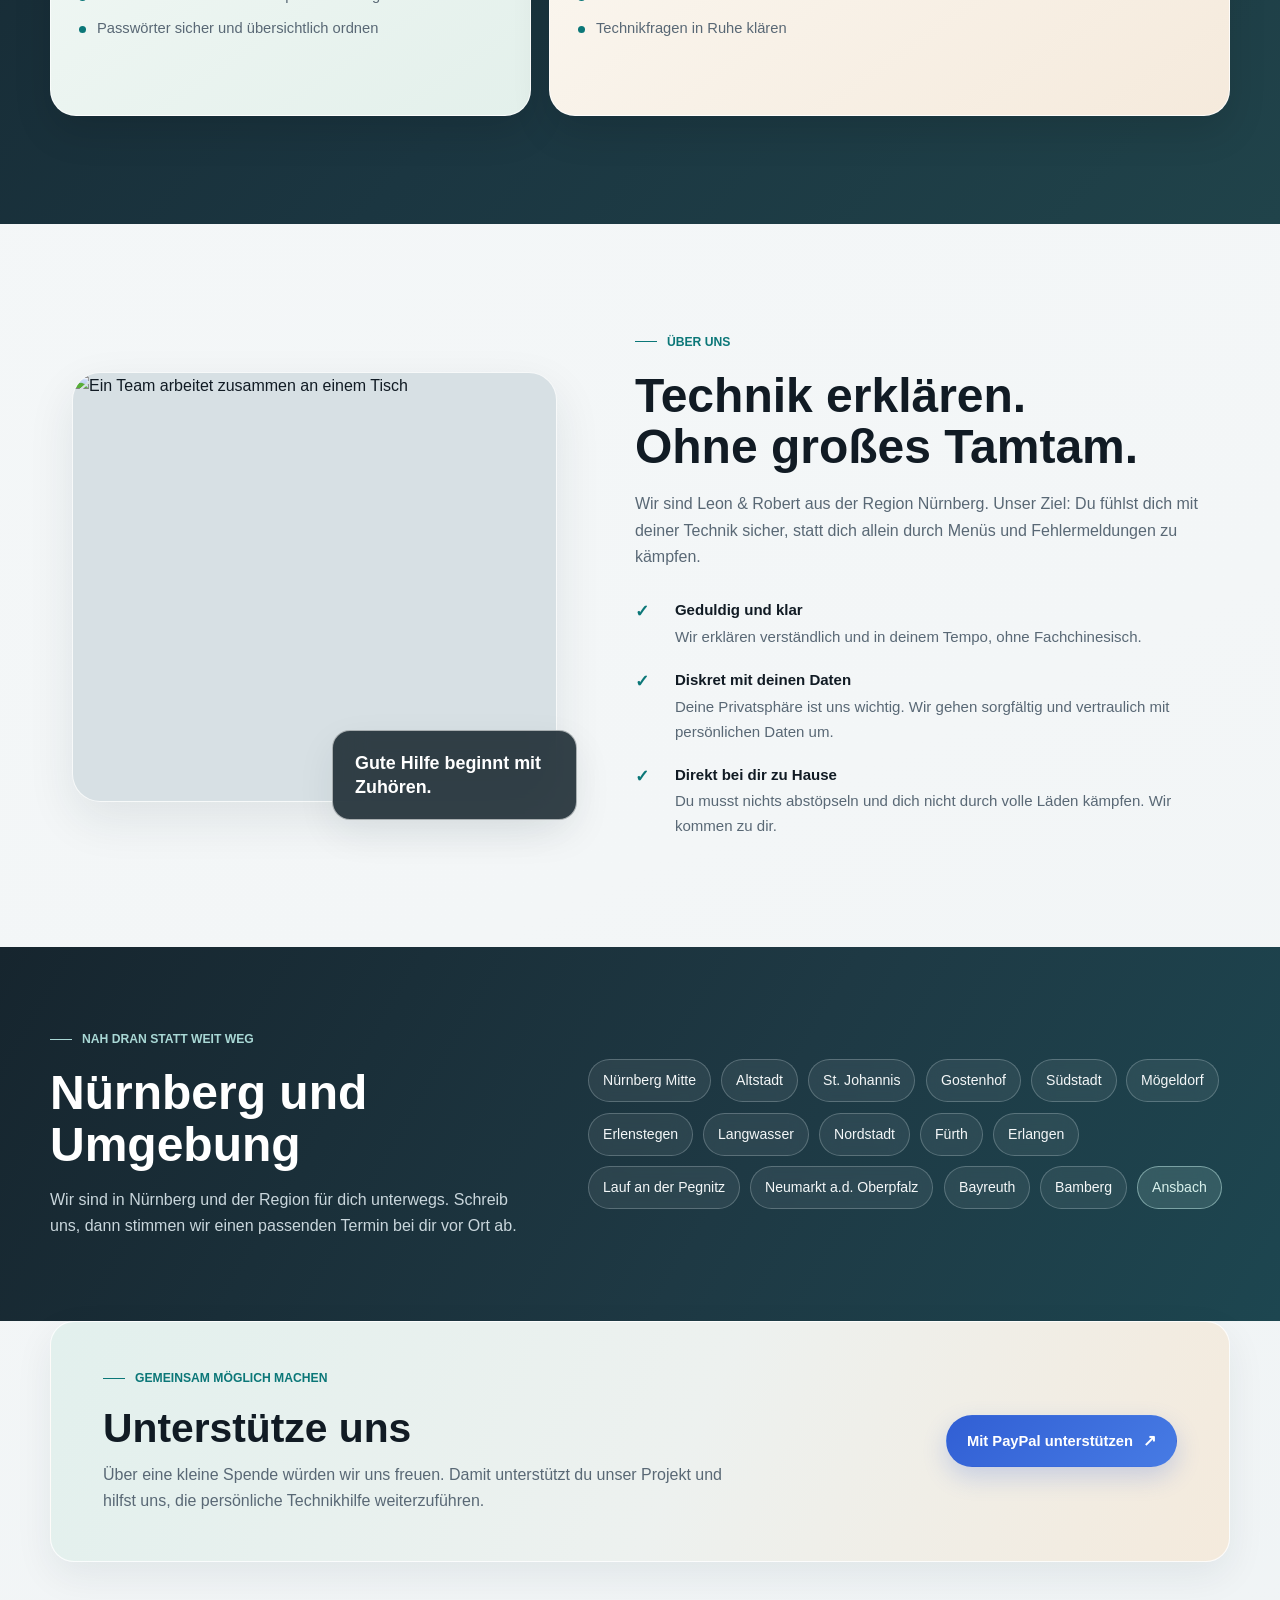
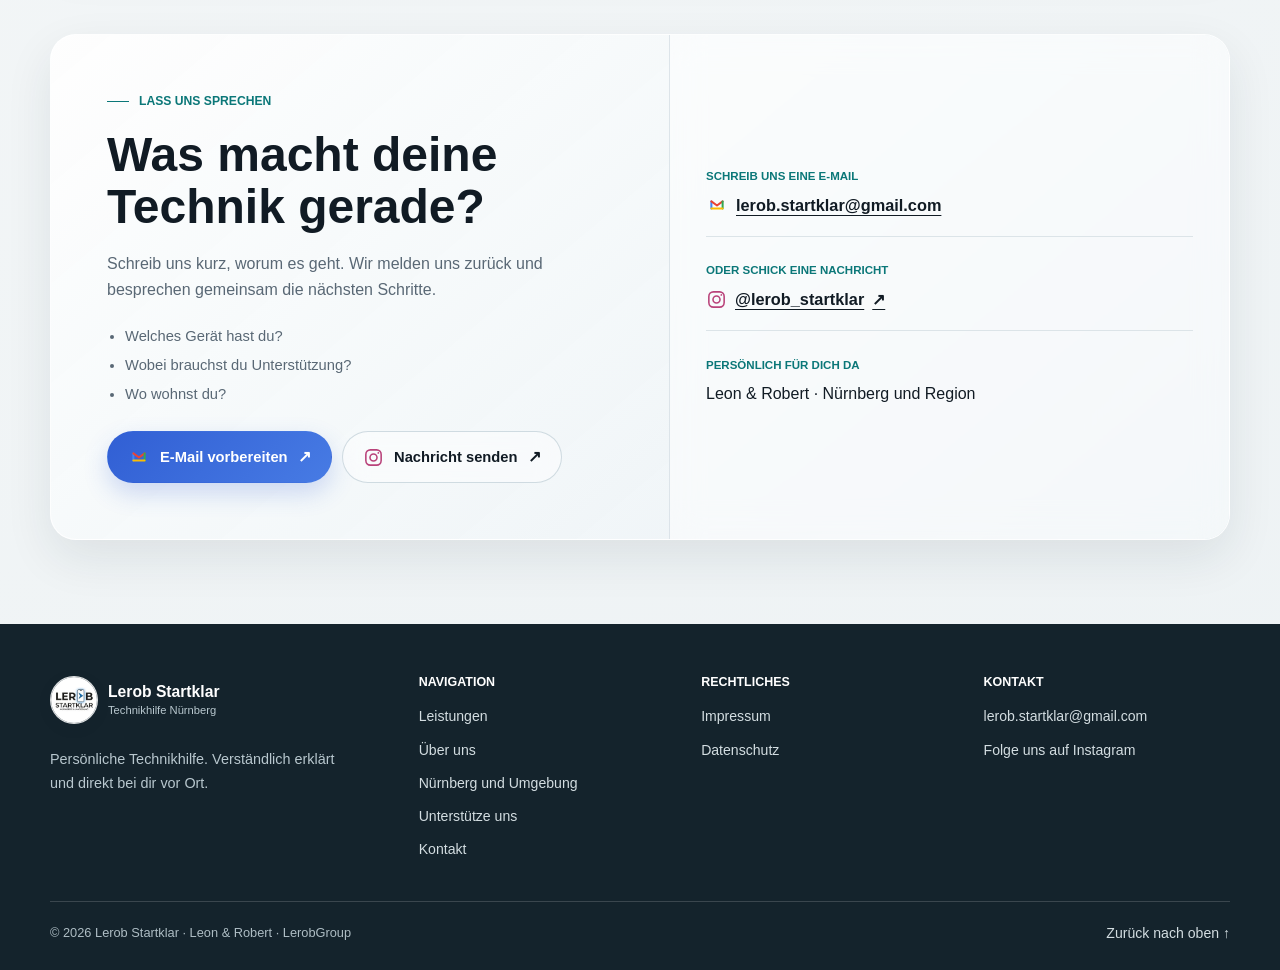
==== commit 31b2c330: "update" ====
--- a/index.html
+++ b/index.html
@@ -198,7 +198,7 @@
 				<div class="footer-legal"><h3>Rechtliches</h3><div class="footer-links"><a href="impressum.html">Impressum</a><a href="datenschutz.html">Datenschutz</a></div></div>
 				<div class="footer-contact"><h3>Kontakt</h3><div class="footer-links"><a href="mailto:lerob.startklar@gmail.com">lerob.startklar@gmail.com</a><a href="https://www.instagram.com/lerob_startklar/" target="_blank" rel="noopener noreferrer">Folge uns auf Instagram</a></div></div>
 			</div>
-			<div class="footer-bottom"><span>© <span id="year">2026</span> Lerob Startklar · Leon &amp; Robert</span><a href="#start">Zurück nach oben ↑</a></div>
+			<div class="footer-bottom"><span>© <span id="year">2026</span> Lerob Startklar · Leon &amp; Robert · LerobGroup</span><a href="#start">Zurück nach oben ↑</a></div>
 		</div>
 	</footer>
 </body>
--- a/styles.css
+++ b/styles.css
@@ -260,8 +260,7 @@
 @media (max-width: 560px) {
 	.wrap { width: min(calc(100% - 32px), 480px); }
 	.nav { min-height: 68px; }
-	.nav { position: relative; }
-	.nav > .brand { position: absolute; left: 50%; transform: translateX(-50%); }
+	.nav > .brand { position: static; transform: none; }
 	.brand-mark { width: 42px; }
 	.brand-name { white-space: nowrap; }
 	.mobile-nav { margin-left: auto; }
@@ -311,7 +310,7 @@
 	.footer-legal { grid-column: 1 / -1; }
 	.footer-bottom { align-items: flex-start; flex-direction: column; gap: 8px; }
 	.legal-page { padding-top: 48px; padding-bottom: 64px; }
-	.legal-page h1 { font-size: 2.6rem; }
+	.legal-page h1 { font-size: 2rem; }
 	.legal-page h2 { font-size: 1.28rem; }
 }
 @media (max-width: 360px) {
@@ -319,6 +318,7 @@
 	.brand-mark { width: 38px; }
 	.brand-name { font-size: .9rem; }
 	.brand-name small { font-size: .62rem; }
+	.legal-page h1 { font-size: 1.6rem; }
 	h1 { font-size: 2.35rem; }
 }
 @media (prefers-reduced-motion: reduce) {
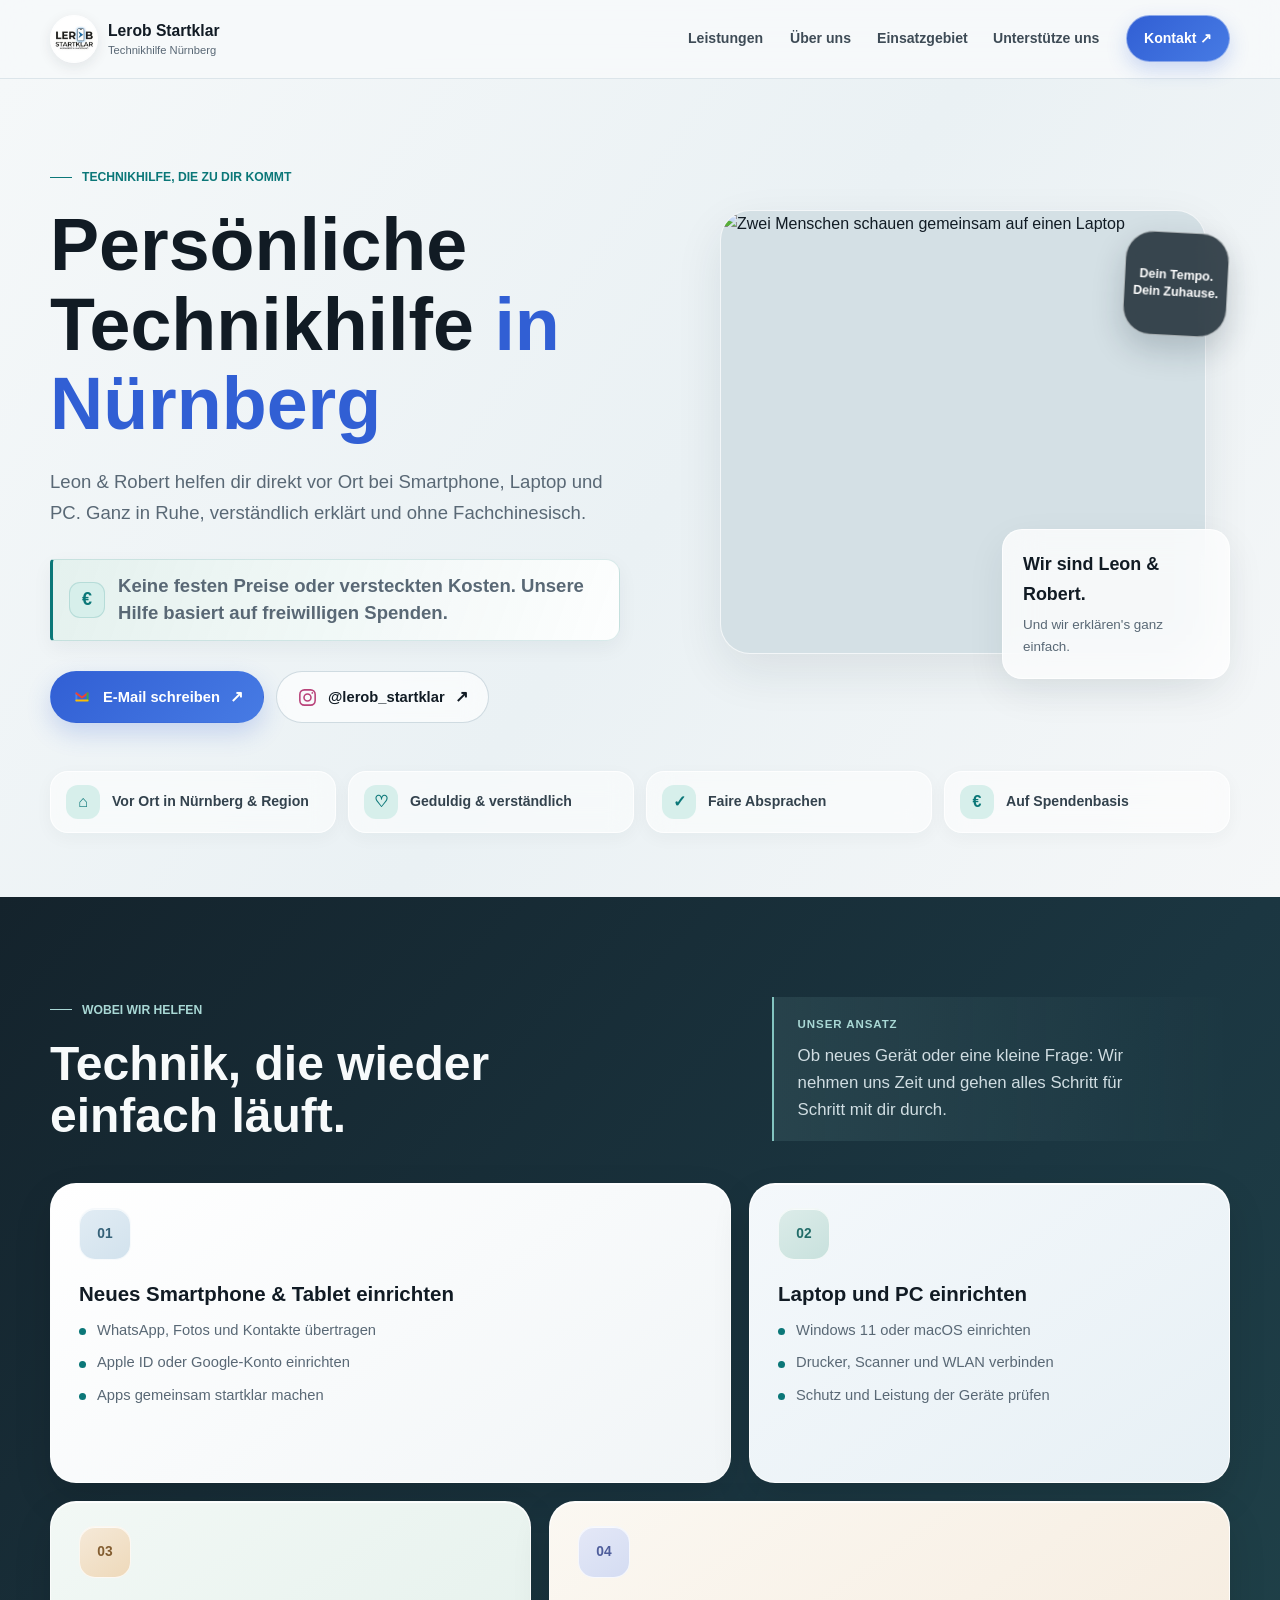
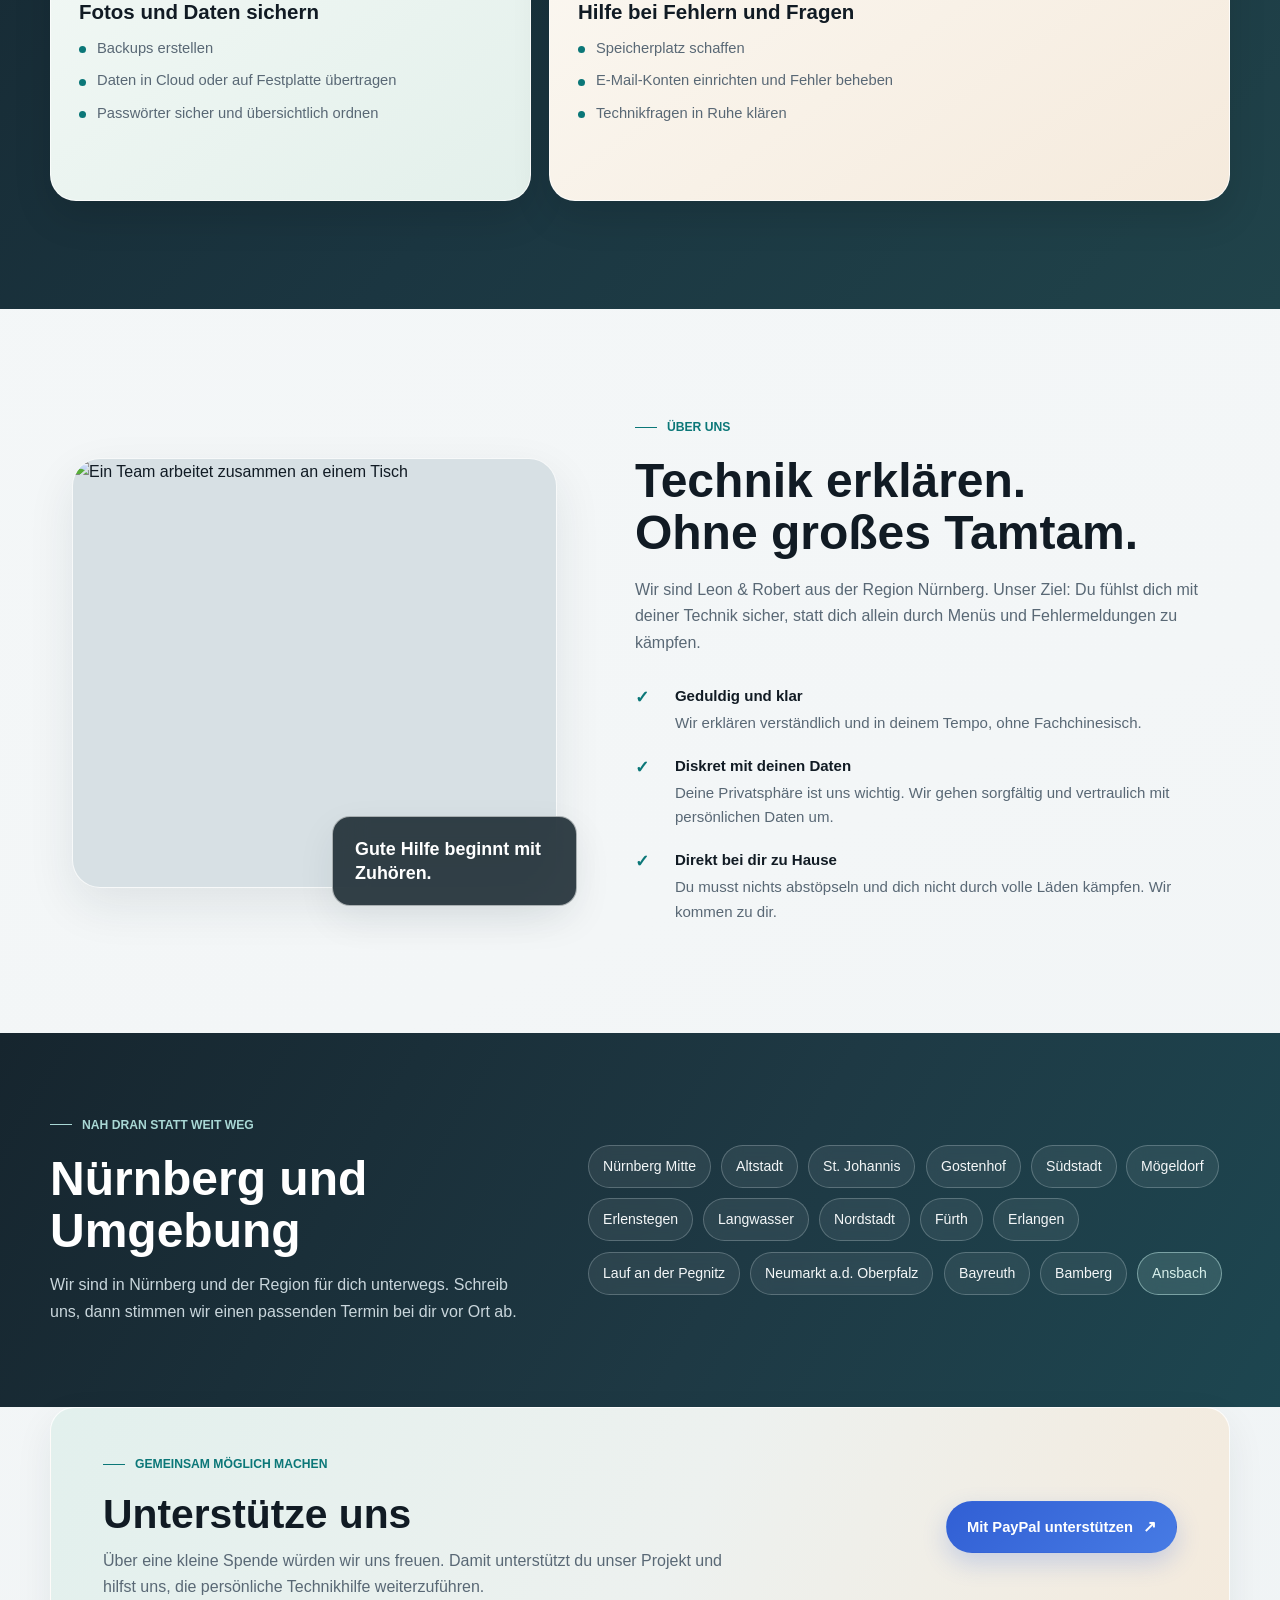
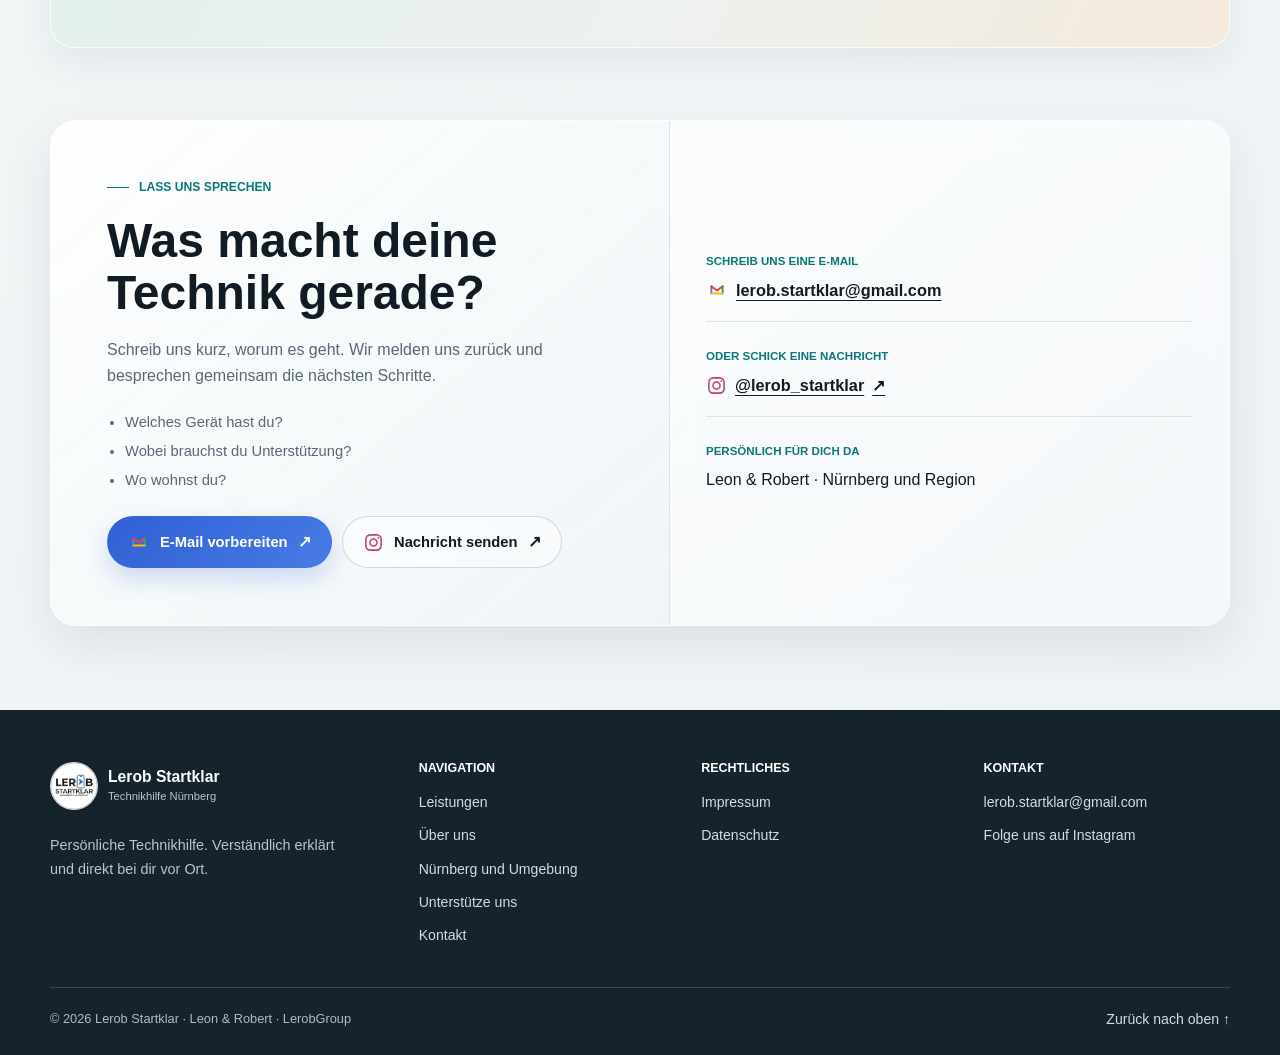
==== commit cd98b1a2: "Update" ====
--- a/index.html
+++ b/index.html
@@ -26,7 +26,7 @@
 				<a class="nav-cta" href="#kontakt">Kontakt <span aria-hidden="true">↗</span></a>
 			</div>
 			<details class="mobile-nav">
-				<summary aria-label="Menü öffnen">☰</summary>
+				<summary aria-label="Menü öffnen"><span class="menu-icon" aria-hidden="true"><span></span><span></span><span></span></span></summary>
 				<div class="mobile-menu">
 					<a href="#services">Leistungen</a>
 					<a href="#about">Über uns</a>
@@ -46,6 +46,7 @@
 						<p class="eyebrow">Technikhilfe, die zu dir kommt</p>
 						<h1 id="hero-title">Persönliche Technikhilfe <em>in Nürnberg</em></h1>
 						<p>Leon &amp; Robert helfen dir direkt vor Ort bei Smartphone, Laptop und PC. Ganz in Ruhe, verständlich erklärt und ohne Fachchinesisch.</p>
+						<p class="donation-note"><span class="donation-note-icon" aria-hidden="true">€</span><span>Keine festen Preise oder versteckten Kosten. Unsere Hilfe basiert auf freiwilligen Spenden.</span></p>
 						<div class="hero-actions">
 							<a class="button button-primary" href="mailto:lerob.startklar@gmail.com?subject=Technikhilfe%20anfragen"><img class="mail-icon" src="gmail.svg" alt="">E-Mail schreiben <span class="arrow" aria-hidden="true">↗</span></a>
 							<a class="button button-light" href="https://www.instagram.com/lerob_startklar/" target="_blank" rel="noopener noreferrer"><svg class="instagram-icon" viewBox="0 0 24 24" fill="none" aria-hidden="true"><rect x="3.25" y="3.25" width="17.5" height="17.5" rx="5.2" stroke="currentColor" stroke-width="1.8"/><circle cx="12" cy="12" r="4" stroke="currentColor" stroke-width="1.8"/><circle cx="17.5" cy="6.8" r="1" fill="currentColor"/></svg>@lerob_startklar <span class="arrow" aria-hidden="true">↗</span></a>
@@ -63,6 +64,7 @@
 					<div class="benefit"><span class="benefit-mark" aria-hidden="true">⌂</span>Vor Ort in Nürnberg &amp; Region</div>
 					<div class="benefit"><span class="benefit-mark" aria-hidden="true">♡</span>Geduldig &amp; verständlich</div>
 					<div class="benefit"><span class="benefit-mark" aria-hidden="true">✓</span>Faire Absprachen</div>
+					<div class="benefit"><span class="benefit-mark" aria-hidden="true">€</span>Auf Spendenbasis</div>
 				</div>
 			</div>
 		</section>
--- a/styles.css
+++ b/styles.css
@@ -54,6 +54,8 @@
 .hero-grid { display: grid; grid-template-columns: minmax(0, 1.08fr) minmax(360px, .92fr); align-items: center; gap: 72px; }
 .hero-copy { position: relative; z-index: 1; }
 .hero-copy > p:not(.eyebrow) { max-width: 570px; margin-bottom: 30px; color: var(--muted); font-size: 1.16rem; }
+.hero-copy > .donation-note { display: flex; max-width: 570px; align-items: center; gap: 13px; margin-bottom: 22px; padding: 13px 16px; border: 1px solid rgb(11 119 120 / 14%); border-left: 3px solid var(--teal); border-radius: 4px 14px 14px 4px; background: linear-gradient(110deg, #e4f1ee, rgb(255 255 255 / 88%)); box-shadow: 0 7px 20px rgb(21 39 51 / 5%); color: var(--ink); font-size: 1rem; font-weight: 620; line-height: 1.45; }
+.donation-note-icon { display: grid; width: 36px; height: 36px; flex: 0 0 auto; place-items: center; border: 1px solid rgb(11 119 120 / 16%); border-radius: 11px; background: var(--mint); color: var(--teal); font-size: 1.12rem; font-weight: 750; }
 .hero-actions { display: flex; flex-wrap: wrap; gap: 12px; }
 .button { position: relative; display: inline-flex; min-height: 50px; align-items: center; justify-content: center; gap: 10px; padding: 12px 20px; border: 1px solid transparent; border-radius: 999px; font-size: .92rem; font-weight: 680; text-decoration: none; transition: transform .24s cubic-bezier(.2,.8,.2,1), box-shadow .24s ease, background-color .24s ease, border-color .24s ease; }
 .button:hover { transform: translateY(-3px) scale(1.015); }
@@ -76,7 +78,7 @@
 .hero-stamp { position: absolute; top: 22px; right: 2px; display: grid; width: 104px; aspect-ratio: 1; align-content: center; border: 1px solid rgb(255 255 255 / 55%); border-radius: 28px; background: rgb(20 35 44 / 82%); box-shadow: 0 14px 32px rgb(17 35 48 / 20%); color: white; text-align: center; transform: rotate(3deg); backdrop-filter: blur(14px); animation: floatCard 7s ease-in-out infinite reverse; }
 .hero-stamp strong { font-size: .78rem; line-height: 1.4; }
 .button-primary, .button-light, .nav-cta, .service, .districts span, .contact-method, .support-panel, .about-tag, .hero-photo, .hero-stamp, .photo-note, .benefit, .brand-mark, .nav-links a { will-change: transform, box-shadow, opacity; }
-.benefits { display: grid; grid-template-columns: repeat(3, 1fr); gap: 12px; margin-top: 48px; }
+.benefits { display: grid; grid-template-columns: repeat(4, minmax(0, 1fr)); gap: 12px; margin-top: 48px; }
 .benefit { display: flex; min-height: 62px; align-items: center; gap: 12px; padding: 12px 15px; border: 1px solid rgb(255 255 255 / 80%); border-radius: 18px; background: rgb(255 255 255 / 54%); box-shadow: 0 5px 18px rgb(21 39 51 / 4%); color: #33424d; font-size: .88rem; font-weight: 620; backdrop-filter: blur(12px); }
 .benefit-mark { display: grid; width: 34px; aspect-ratio: 1; flex: 0 0 auto; place-items: center; border-radius: 12px; background: var(--mint); color: var(--teal); font-size: 1rem; }
 
@@ -217,6 +219,7 @@
 	h1 { font-size: 4rem; }
 	h2 { font-size: 2.6rem; }
 	.nav-links { gap: 16px; }
+	.benefits { grid-template-columns: repeat(2, minmax(0, 1fr)); }
 	.hero-grid { grid-template-columns: minmax(0, 1fr) minmax(300px, .85fr); gap: 38px; }
 	.hero-visual { min-height: 420px; }
 	.footer-top { grid-template-columns: repeat(2, minmax(0, 1fr)); gap: 34px 28px; }
@@ -224,8 +227,15 @@
 @media (max-width: 850px) {
 	.nav-links { display: none; }
 	.mobile-nav { position: relative; display: block; }
-	.mobile-nav summary { display: grid; width: 44px; aspect-ratio: 1; place-items: center; border: 1px solid var(--line); border-radius: 50%; background: rgb(255 255 255 / 70%); cursor: pointer; font-size: 1.2rem; list-style: none; }
+	.mobile-nav summary { display: grid; width: 46px; aspect-ratio: 1; place-items: center; border: 1px solid rgb(11 119 120 / 17%); border-radius: 15px; background: linear-gradient(145deg, #fff, #eaf3f2); box-shadow: 0 5px 16px rgb(21 39 51 / 9%), inset 0 1px rgb(255 255 255 / 90%); color: var(--teal); cursor: pointer; list-style: none; }
 	.mobile-nav summary::-webkit-details-marker { display: none; }
+	.menu-icon { display: grid; gap: 4px; }
+	.menu-icon span { display: block; width: 18px; height: 2px; border-radius: 2px; background: currentColor; transition: transform .24s ease, opacity .18s ease; }
+	.menu-icon span:nth-child(2) { width: 12px; justify-self: end; }
+	.mobile-nav[open] summary { background: linear-gradient(145deg, #fff, #e4f1ee); box-shadow: 0 7px 20px rgb(11 119 120 / 14%), inset 0 1px rgb(255 255 255 / 90%); }
+	.mobile-nav[open] .menu-icon span:first-child { transform: translateY(6px) rotate(45deg); }
+	.mobile-nav[open] .menu-icon span:nth-child(2) { opacity: 0; }
+	.mobile-nav[open] .menu-icon span:last-child { transform: translateY(-6px) rotate(-45deg); }
 	.mobile-menu { position: absolute; top: 54px; right: 0; display: grid; width: 230px; gap: 3px; padding: 10px; border: 1px solid rgb(255 255 255 / 82%); border-radius: 20px; background: linear-gradient(145deg, rgb(255 255 255 / 92%), rgb(240 247 250 / 84%)); box-shadow: 0 18px 44px rgb(16 34 45 / 16%), inset 0 1px rgb(255 255 255 / 92%); -webkit-backdrop-filter: blur(22px) saturate(165%); backdrop-filter: blur(22px) saturate(165%); opacity: 0; filter: blur(8px); transform: translate3d(0, -9px, 0) scale(.94); transform-origin: top right; pointer-events: none; visibility: hidden; transition: opacity .26s ease, filter .3s ease, transform .38s cubic-bezier(.16, 1, .3, 1), visibility 0s linear .38s; }
 	.mobile-nav[open] .mobile-menu { opacity: 1; filter: blur(0); transform: translate3d(0, 0, 0) scale(1); pointer-events: auto; visibility: visible; transition-delay: 0s; }
 	.mobile-menu a { padding: 11px 12px; border-radius: 10px; color: var(--ink); font-size: .9rem; font-weight: 620; text-decoration: none; opacity: 0; transform: translateY(-5px); transition: opacity .22s ease, background-color .18s ease, transform .3s cubic-bezier(.16, 1, .3, 1); }
@@ -272,6 +282,7 @@
 	.hero-copy .eyebrow { justify-content: center; }
 	.hero-copy h1, .hero-copy > p:not(.eyebrow) { margin-inline: auto; }
 	.hero-copy > p:not(.eyebrow) { font-size: 1.04rem; }
+	.hero-copy > .donation-note { font-size: .95rem; text-align: left; }
 	.hero-actions { align-items: stretch; flex-direction: column; }
 	.hero-actions .button { width: 100%; }
 	.section-heading { grid-template-columns: minmax(0, 1fr); }
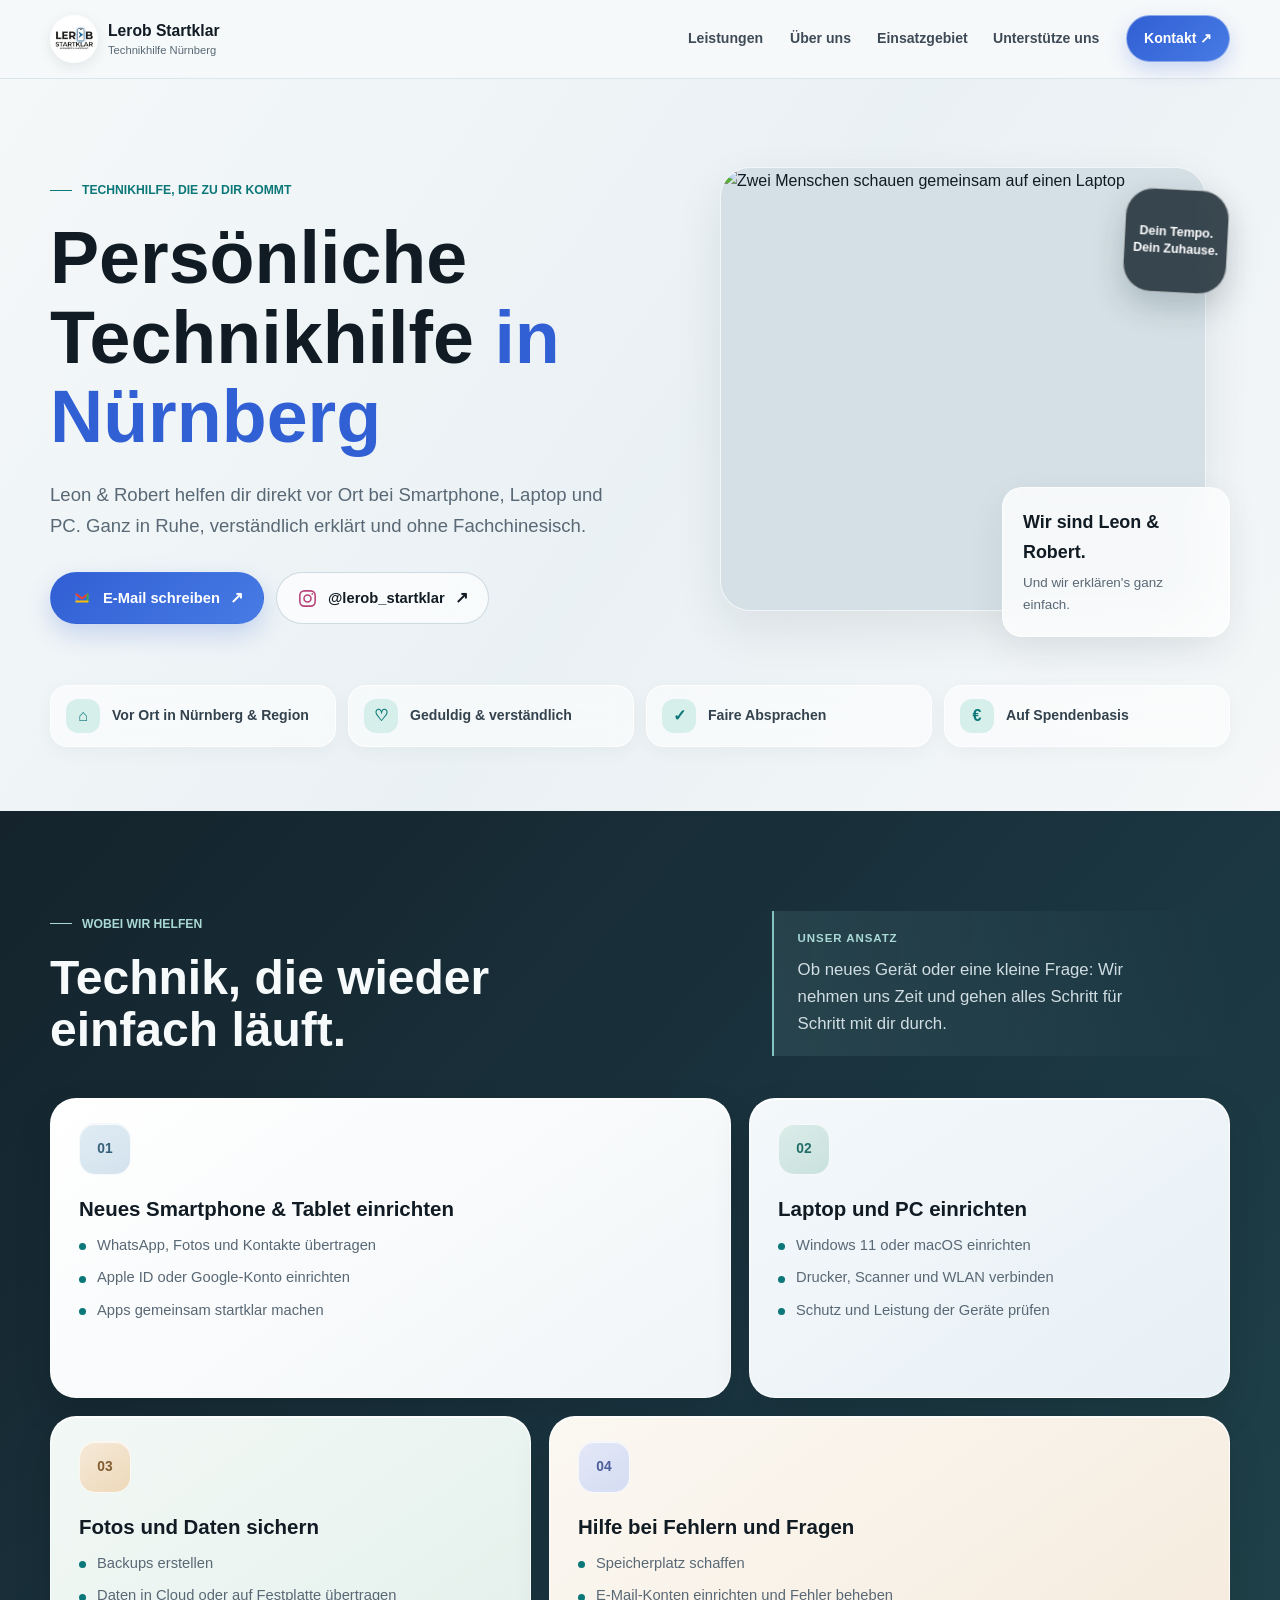
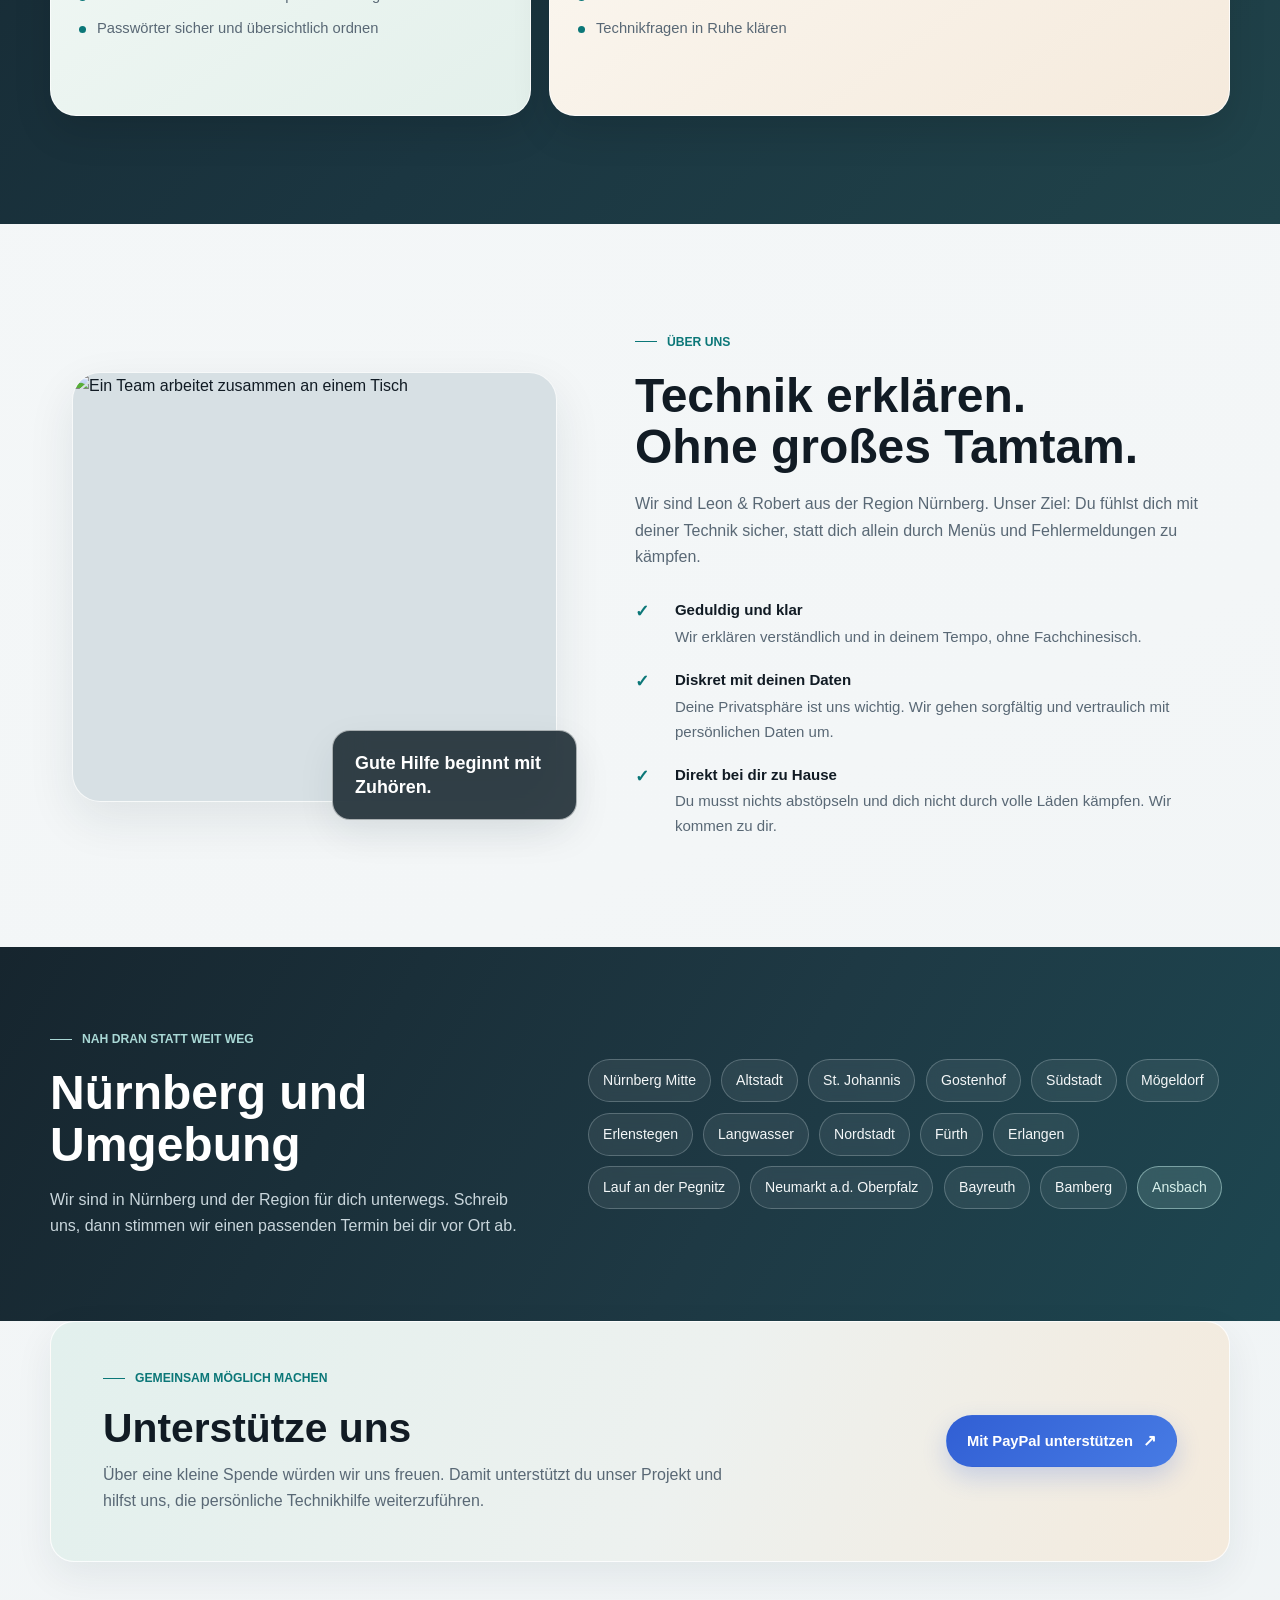
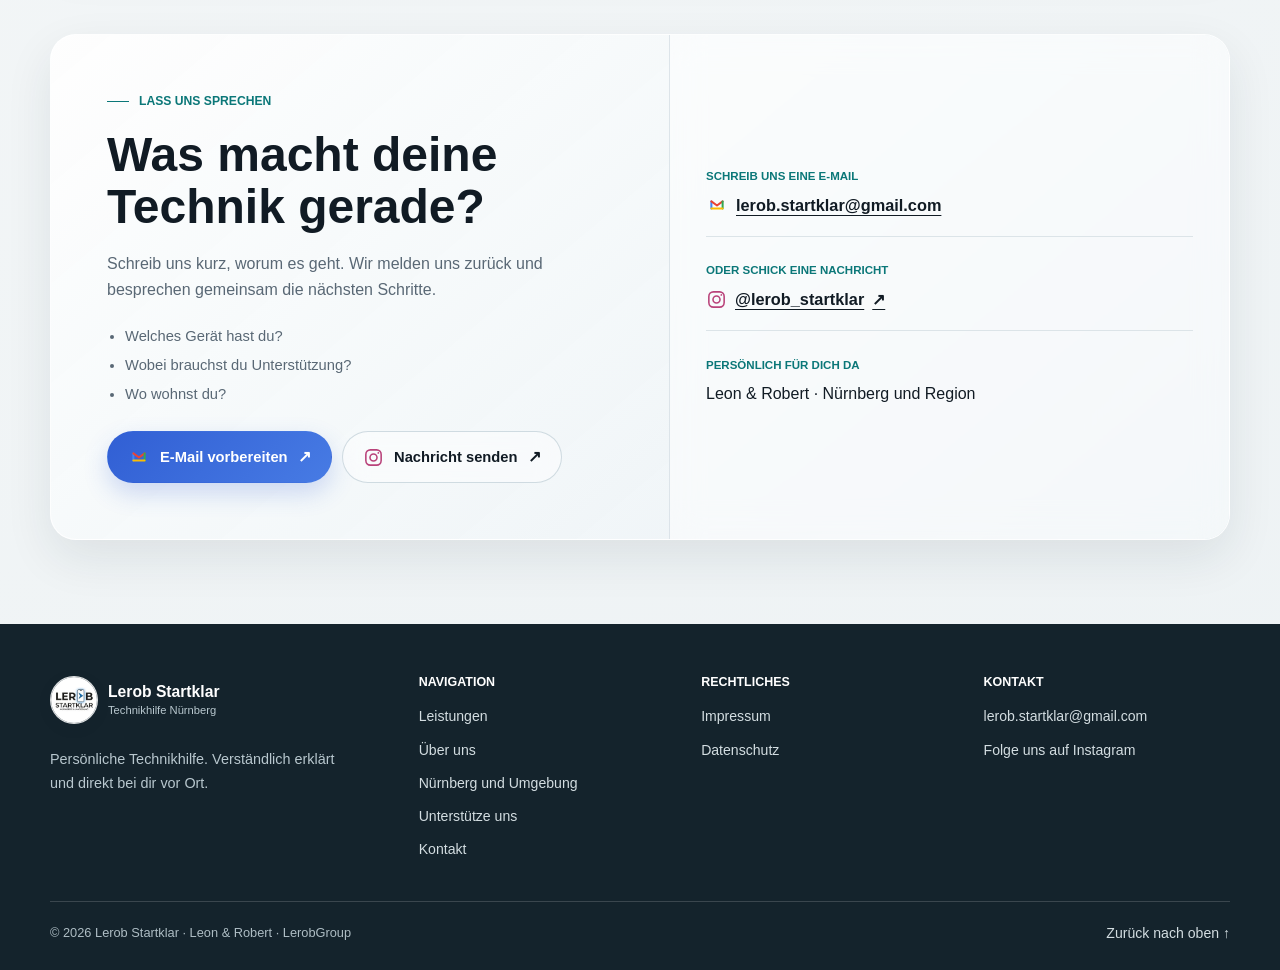
==== commit 74901008: "update" ====
--- a/index.html
+++ b/index.html
@@ -46,7 +46,6 @@
 						<p class="eyebrow">Technikhilfe, die zu dir kommt</p>
 						<h1 id="hero-title">Persönliche Technikhilfe <em>in Nürnberg</em></h1>
 						<p>Leon &amp; Robert helfen dir direkt vor Ort bei Smartphone, Laptop und PC. Ganz in Ruhe, verständlich erklärt und ohne Fachchinesisch.</p>
-						<p class="donation-note"><span class="donation-note-icon" aria-hidden="true">€</span><span>Keine festen Preise oder versteckten Kosten. Unsere Hilfe basiert auf freiwilligen Spenden.</span></p>
 						<div class="hero-actions">
 							<a class="button button-primary" href="mailto:lerob.startklar@gmail.com?subject=Technikhilfe%20anfragen"><img class="mail-icon" src="gmail.svg" alt="">E-Mail schreiben <span class="arrow" aria-hidden="true">↗</span></a>
 							<a class="button button-light" href="https://www.instagram.com/lerob_startklar/" target="_blank" rel="noopener noreferrer"><svg class="instagram-icon" viewBox="0 0 24 24" fill="none" aria-hidden="true"><rect x="3.25" y="3.25" width="17.5" height="17.5" rx="5.2" stroke="currentColor" stroke-width="1.8"/><circle cx="12" cy="12" r="4" stroke="currentColor" stroke-width="1.8"/><circle cx="17.5" cy="6.8" r="1" fill="currentColor"/></svg>@lerob_startklar <span class="arrow" aria-hidden="true">↗</span></a>
--- a/styles.css
+++ b/styles.css
@@ -54,8 +54,6 @@
 .hero-grid { display: grid; grid-template-columns: minmax(0, 1.08fr) minmax(360px, .92fr); align-items: center; gap: 72px; }
 .hero-copy { position: relative; z-index: 1; }
 .hero-copy > p:not(.eyebrow) { max-width: 570px; margin-bottom: 30px; color: var(--muted); font-size: 1.16rem; }
-.hero-copy > .donation-note { display: flex; max-width: 570px; align-items: center; gap: 13px; margin-bottom: 22px; padding: 13px 16px; border: 1px solid rgb(11 119 120 / 14%); border-left: 3px solid var(--teal); border-radius: 4px 14px 14px 4px; background: linear-gradient(110deg, #e4f1ee, rgb(255 255 255 / 88%)); box-shadow: 0 7px 20px rgb(21 39 51 / 5%); color: var(--ink); font-size: 1rem; font-weight: 620; line-height: 1.45; }
-.donation-note-icon { display: grid; width: 36px; height: 36px; flex: 0 0 auto; place-items: center; border: 1px solid rgb(11 119 120 / 16%); border-radius: 11px; background: var(--mint); color: var(--teal); font-size: 1.12rem; font-weight: 750; }
 .hero-actions { display: flex; flex-wrap: wrap; gap: 12px; }
 .button { position: relative; display: inline-flex; min-height: 50px; align-items: center; justify-content: center; gap: 10px; padding: 12px 20px; border: 1px solid transparent; border-radius: 999px; font-size: .92rem; font-weight: 680; text-decoration: none; transition: transform .24s cubic-bezier(.2,.8,.2,1), box-shadow .24s ease, background-color .24s ease, border-color .24s ease; }
 .button:hover { transform: translateY(-3px) scale(1.015); }
@@ -282,7 +280,6 @@
 	.hero-copy .eyebrow { justify-content: center; }
 	.hero-copy h1, .hero-copy > p:not(.eyebrow) { margin-inline: auto; }
 	.hero-copy > p:not(.eyebrow) { font-size: 1.04rem; }
-	.hero-copy > .donation-note { font-size: .95rem; text-align: left; }
 	.hero-actions { align-items: stretch; flex-direction: column; }
 	.hero-actions .button { width: 100%; }
 	.section-heading { grid-template-columns: minmax(0, 1fr); }
